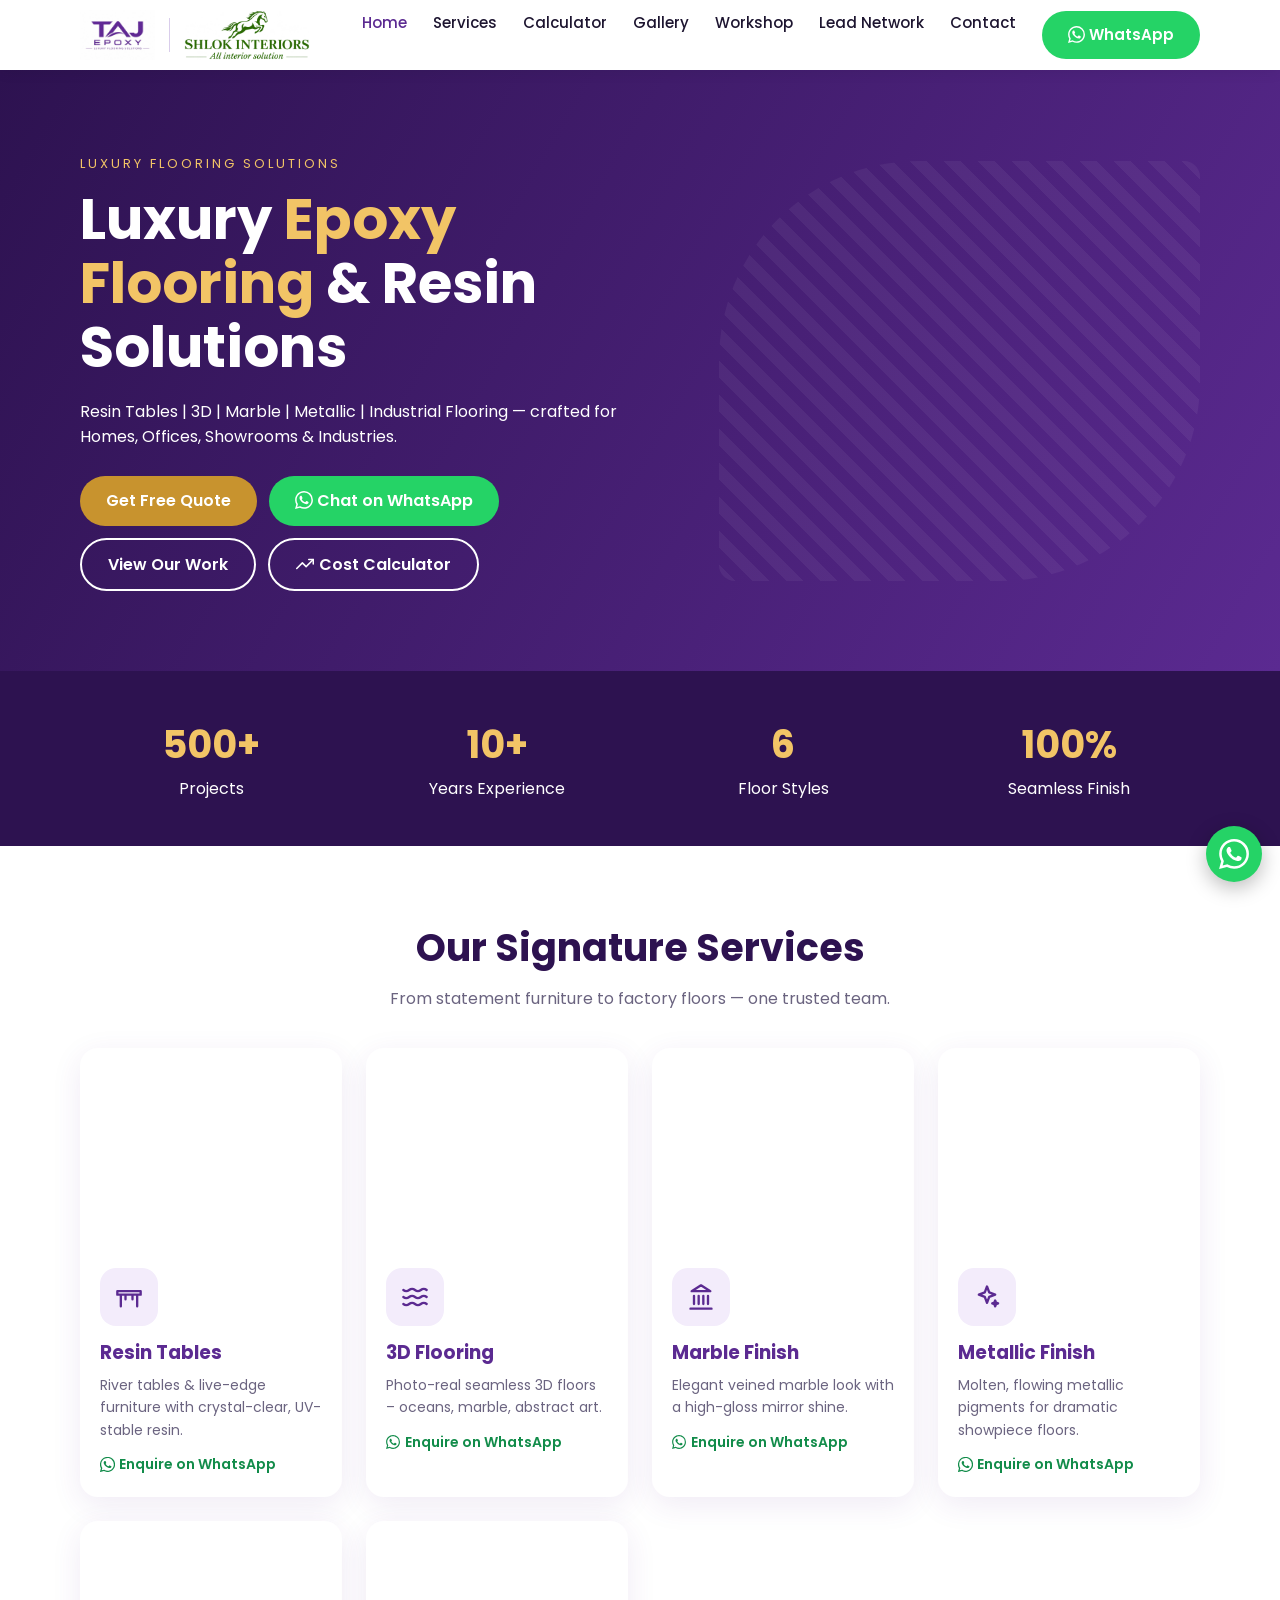
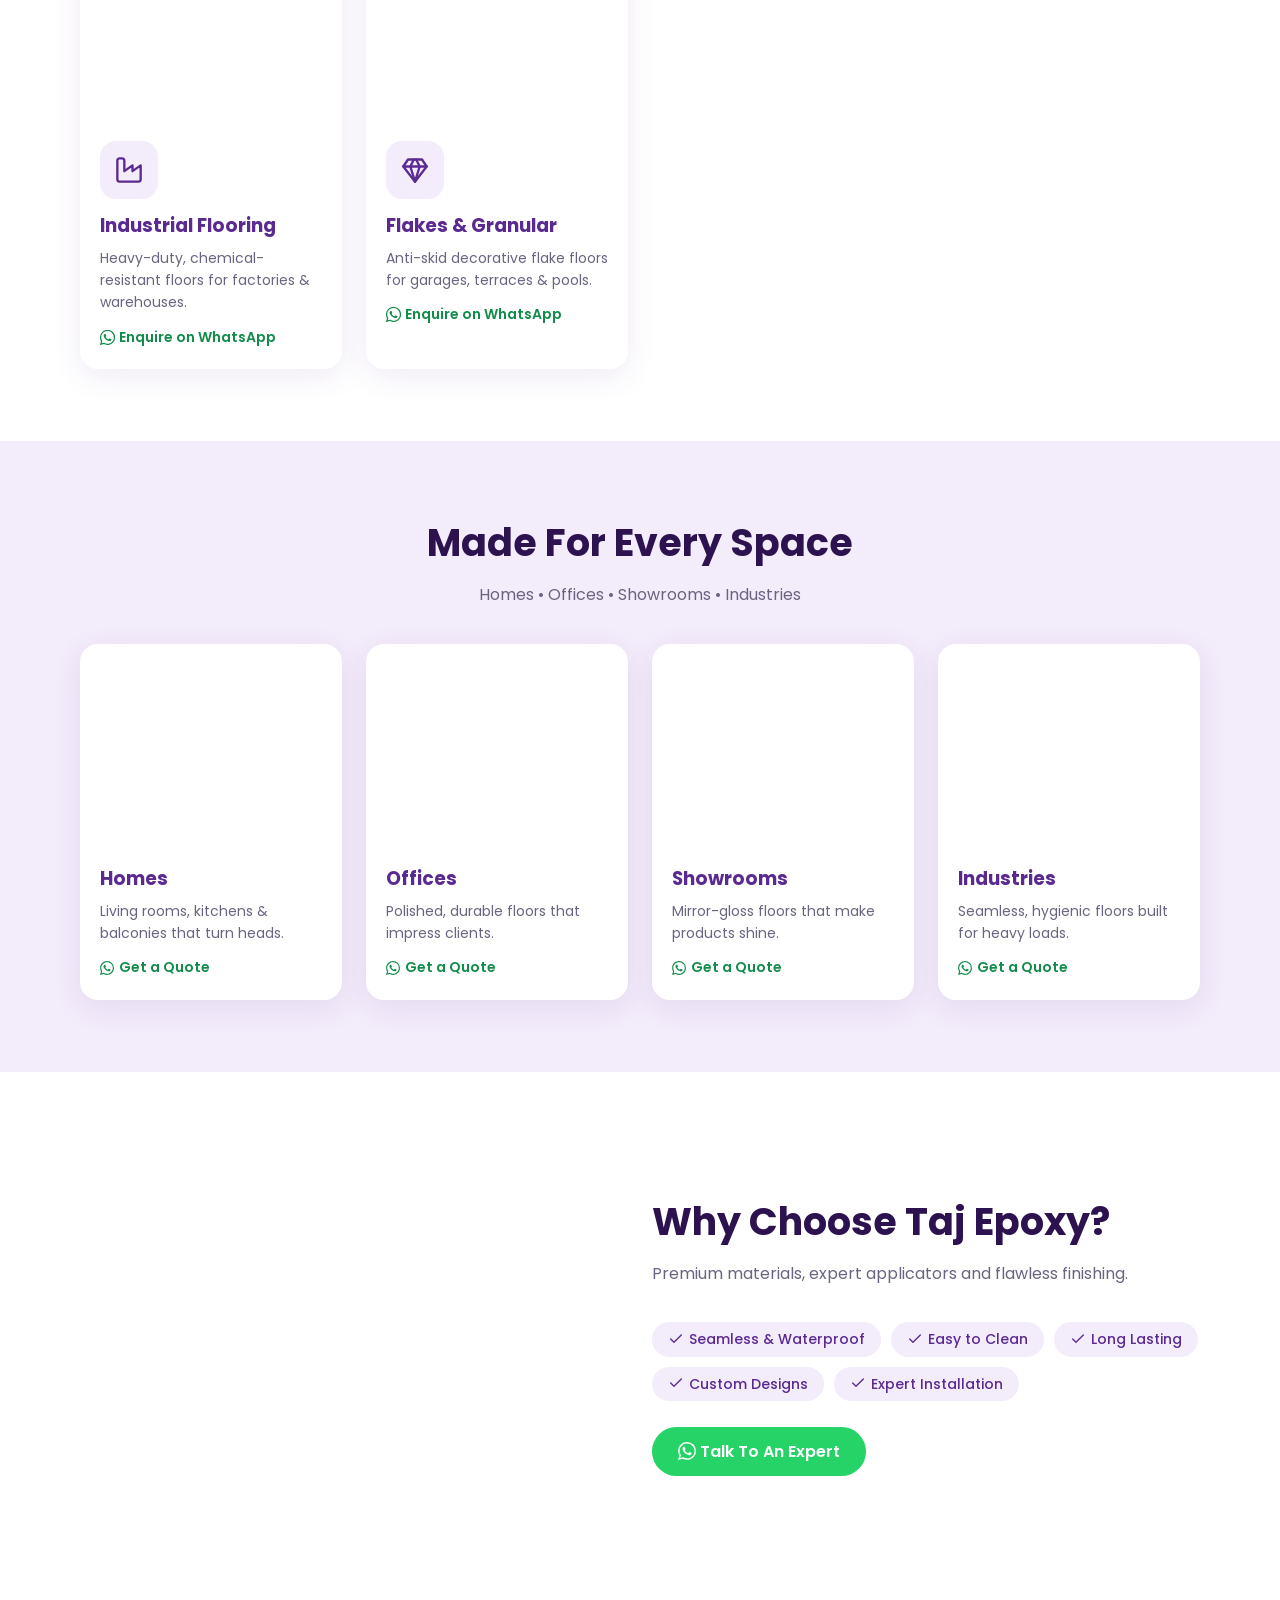
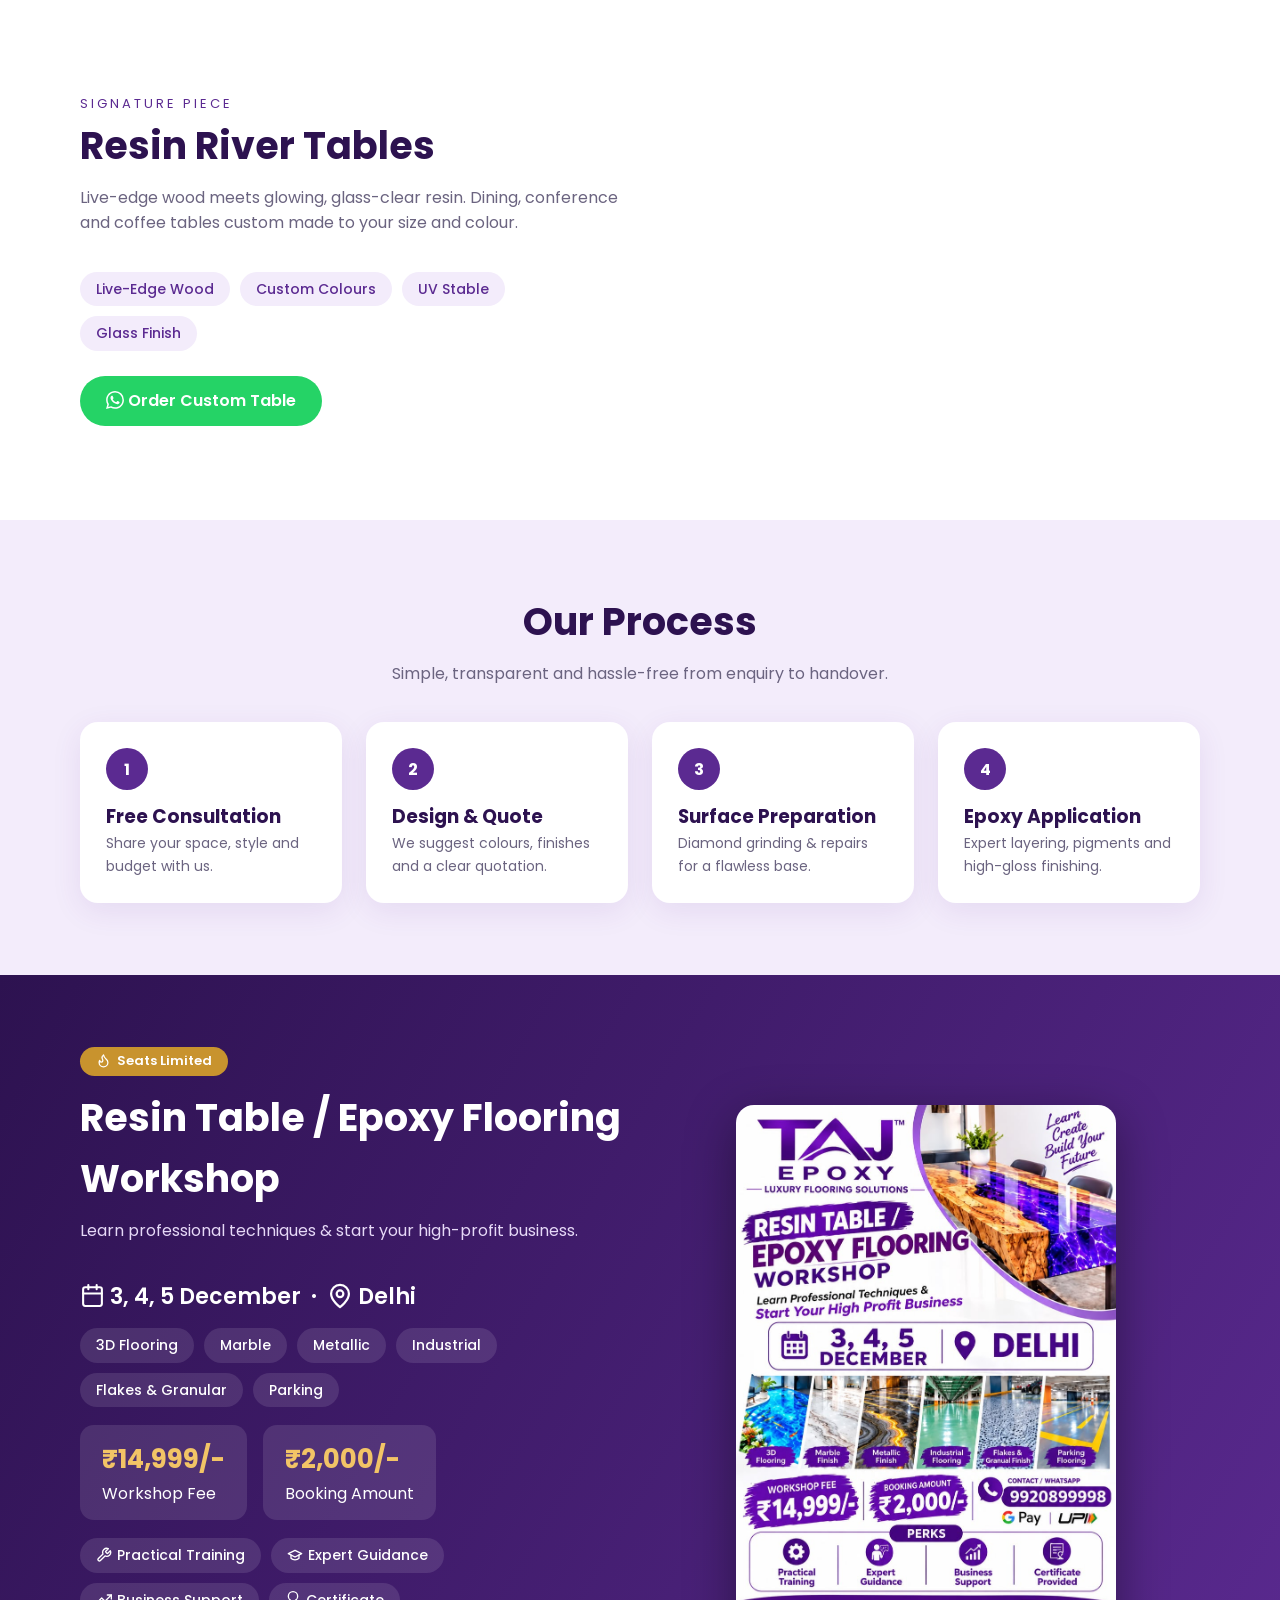
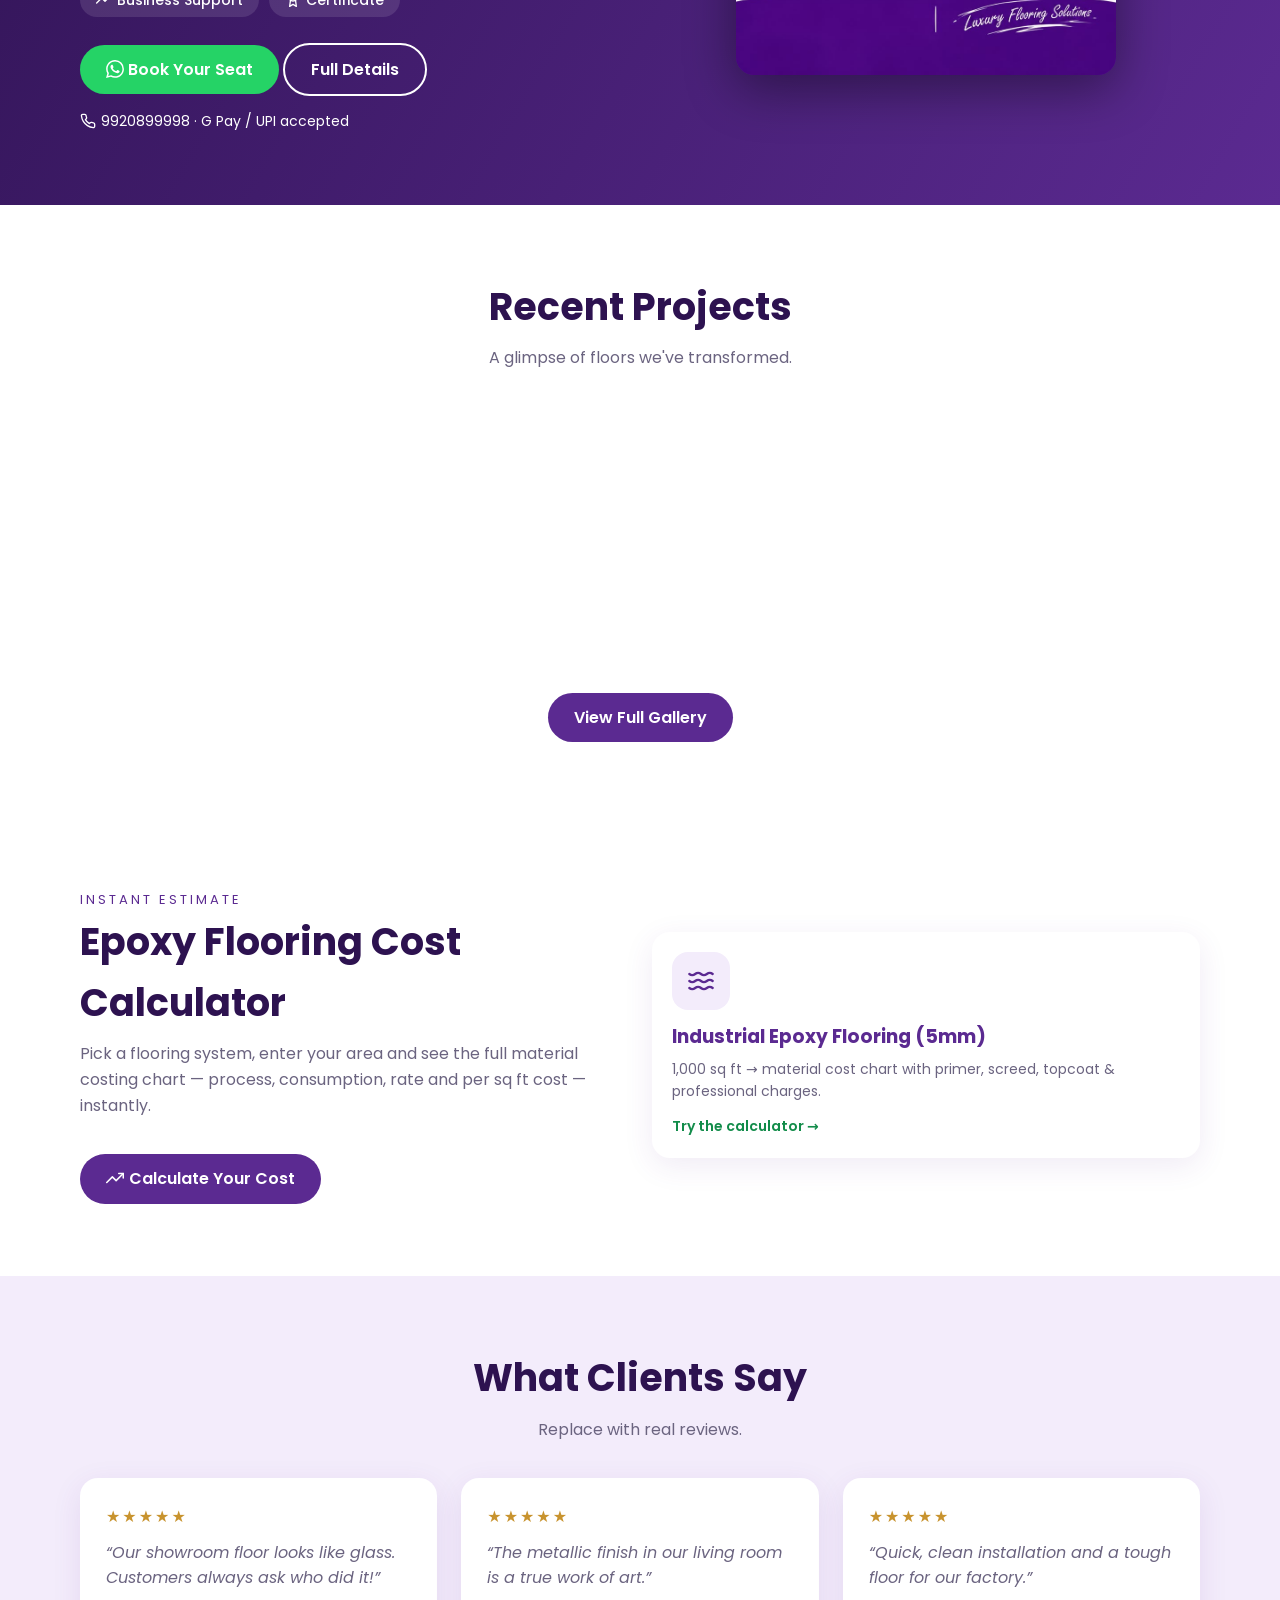
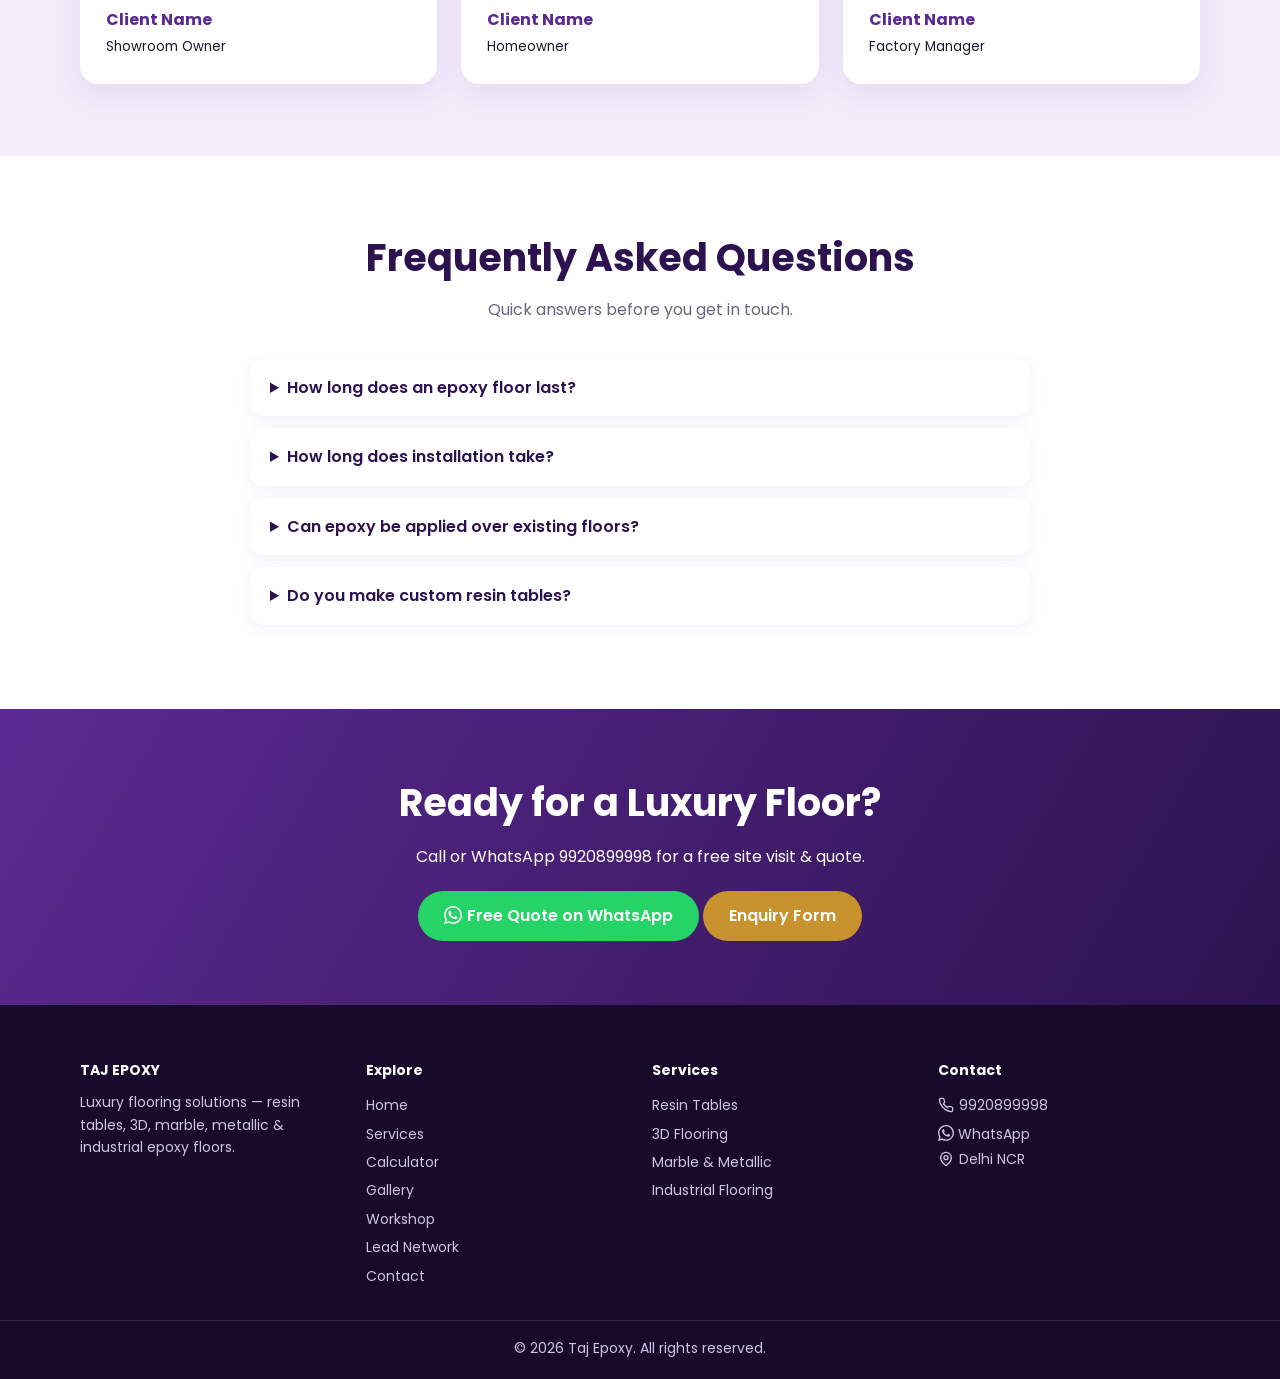
==== index.html @ b2257aa2 "Restore cost calculator; update consumption logic per material calculation sheet" ====
<!DOCTYPE html><html lang="en"><head><meta charset="utf-8"><meta name="viewport" content="width=device-width,initial-scale=1">
<title>Home | Taj Epoxy – Luxury Flooring Solutions</title><meta name="description" content="Luxury epoxy flooring & resin tables – 3D, marble, metallic, industrial flooring for homes, offices, showrooms and industries.">
<link rel="preconnect" href="https://fonts.googleapis.com"><link href="https://fonts.googleapis.com/css2?family=Poppins:wght@400;500;600;700&display=swap" rel="stylesheet"><link rel="stylesheet" href="style.css"></head><body>
<header><div class="w nav"><div class="brand"><a href="index.html"><img src="assets/logo.jpg" alt="Taj Epoxy"></a><span class="sep"></span><a href="index.html"><img src="assets/shlok-logo.png" alt="Shlok Interiors – All interior solution"></a></div><button class="burger" aria-label="Menu">☰</button><ul><li><a href="index.html" class=on>Home</a></li><li><a href="services.html">Services</a></li><li><a href="calculator.html">Calculator</a></li><li><a href="gallery.html">Gallery</a></li><li><a href="workshop.html">Workshop</a></li><li><a href="leads.html">Lead Network</a></li><li><a href="contact.html">Contact</a></li><li><a class="btn wa-btn" data-wa style="color:#fff"><i class="wai"></i>WhatsApp</a></li></ul></div></header>
<section class="hero"><div class="w"><div><span class="tag">Luxury Flooring Solutions</span><h1>Luxury <em>Epoxy Flooring</em> & Resin Solutions</h1><p>Resin Tables | 3D | Marble | Metallic | Industrial Flooring — crafted for Homes, Offices, Showrooms & Industries.</p><div class="cta"><a class="btn g" href="contact.html">Get Free Quote</a><a class="btn wa-btn" data-wa="Hi Taj Epoxy, I would like a free consultation and quote for epoxy flooring."><i class="wai"></i>Chat on WhatsApp</a><a class="btn o" href="gallery.html">View Our Work</a><a class="btn o" href="calculator.html"><i class="i i-trend"></i>Cost Calculator</a></div></div><div class="ph" style="min-height:420px;background-image:url('https://images.unsplash.com/photo-1600607687939-ce8a6c25118c?auto=format&fit=crop&w=1600&q=85');background-size:cover;background-position:center"></div></div></section>
<div class="stats"><div class="w grid"><div><b>500+</b>Projects</div><div><b>10+</b>Years Experience</div><div><b>6</b>Floor Styles</div><div><b>100%</b>Seamless Finish</div></div></div>
<section><div class="w c"><h2>Our Signature Services</h2><p class="sub">From statement furniture to factory floors — one trusted team.</p><div class="grid g3" style="text-align:left"><div class="card"><div class="ph" style="background-image:url('https://images.unsplash.com/photo-1499933374294-4584851497cc?auto=format&fit=crop&w=1400&q=85');background-size:cover;background-position:center"></div><div class="b"><div class="ico"><i class="i i-table"></i></div><h3>Resin Tables</h3><p>River tables & live-edge furniture with crystal-clear, UV-stable resin.</p><a class="wlink" data-wa="Hi Taj Epoxy, I'm interested in Resin Tables. Please share details, price and availability."><i class="wai"></i>Enquire on WhatsApp</a></div></div><div class="card"><div class="ph" style="background-image:url('https://images.unsplash.com/photo-1500375592092-40eb2168fd21?auto=format&fit=crop&w=1400&q=85');background-size:cover;background-position:center"></div><div class="b"><div class="ico"><i class="i i-waves"></i></div><h3>3D Flooring</h3><p>Photo-real seamless 3D floors – oceans, marble, abstract art.</p><a class="wlink" data-wa="Hi Taj Epoxy, I'm interested in 3D Flooring. Please share details, price and availability."><i class="wai"></i>Enquire on WhatsApp</a></div></div><div class="card"><div class="ph" style="background-image:url('https://images.unsplash.com/photo-1600607687939-ce8a6c25118c?auto=format&fit=crop&w=1400&q=85');background-size:cover;background-position:center"></div><div class="b"><div class="ico"><i class="i i-landmark"></i></div><h3>Marble Finish</h3><p>Elegant veined marble look with a high-gloss mirror shine.</p><a class="wlink" data-wa="Hi Taj Epoxy, I'm interested in Marble Finish. Please share details, price and availability."><i class="wai"></i>Enquire on WhatsApp</a></div></div><div class="card"><div class="ph" style="background-image:url('https://images.unsplash.com/photo-1600607687920-4e2a09cf159d?auto=format&fit=crop&w=1400&q=85');background-size:cover;background-position:center"></div><div class="b"><div class="ico"><i class="i i-sparkle"></i></div><h3>Metallic Finish</h3><p>Molten, flowing metallic pigments for dramatic showpiece floors.</p><a class="wlink" data-wa="Hi Taj Epoxy, I'm interested in Metallic Finish. Please share details, price and availability."><i class="wai"></i>Enquire on WhatsApp</a></div></div><div class="card"><div class="ph" style="background-image:url('https://images.unsplash.com/photo-1581092160562-40aa08e78837?auto=format&fit=crop&w=1400&q=85');background-size:cover;background-position:center"></div><div class="b"><div class="ico"><i class="i i-factory"></i></div><h3>Industrial Flooring</h3><p>Heavy-duty, chemical-resistant floors for factories & warehouses.</p><a class="wlink" data-wa="Hi Taj Epoxy, I'm interested in Industrial Flooring. Please share details, price and availability."><i class="wai"></i>Enquire on WhatsApp</a></div></div><div class="card"><div class="ph" style="background-image:url('https://images.unsplash.com/photo-1600566753086-00f18fb6b3ea?auto=format&fit=crop&w=1400&q=85');background-size:cover;background-position:center"></div><div class="b"><div class="ico"><i class="i i-gem"></i></div><h3>Flakes & Granular</h3><p>Anti-skid decorative flake floors for garages, terraces & pools.</p><a class="wlink" data-wa="Hi Taj Epoxy, I'm interested in Flakes & Granular. Please share details, price and availability."><i class="wai"></i>Enquire on WhatsApp</a></div></div></div></div></section>
<section class="alt"><div class="w c"><h2>Made For Every Space</h2><p class="sub">Homes • Offices • Showrooms • Industries</p><div class="grid g3" style="text-align:left"><div class="card"><div class="ph" style="background-image:url('https://images.unsplash.com/photo-1600210492486-724fe5c67fb0?auto=format&fit=crop&w=1400&q=85');background-size:cover;background-position:center"></div><div class="b"><h3>Homes</h3><p>Living rooms, kitchens & balconies that turn heads.</p><a class="wlink" data-wa="Hi Taj Epoxy, I need epoxy flooring for my home. Please contact me."><i class="wai"></i>Get a Quote</a></div></div><div class="card"><div class="ph" style="background-image:url('https://images.unsplash.com/photo-1497366811353-6870744d04b2?auto=format&fit=crop&w=1400&q=85');background-size:cover;background-position:center"></div><div class="b"><h3>Offices</h3><p>Polished, durable floors that impress clients.</p><a class="wlink" data-wa="Hi Taj Epoxy, I need epoxy flooring for my office. Please contact me."><i class="wai"></i>Get a Quote</a></div></div><div class="card"><div class="ph" style="background-image:url('https://images.unsplash.com/photo-1600607687920-4e2a09cf159d?auto=format&fit=crop&w=1400&q=85');background-size:cover;background-position:center"></div><div class="b"><h3>Showrooms</h3><p>Mirror-gloss floors that make products shine.</p><a class="wlink" data-wa="Hi Taj Epoxy, I need epoxy flooring for my showroom. Please contact me."><i class="wai"></i>Get a Quote</a></div></div><div class="card"><div class="ph" style="background-image:url('https://images.unsplash.com/photo-1581092160562-40aa08e78837?auto=format&fit=crop&w=1400&q=85');background-size:cover;background-position:center"></div><div class="b"><h3>Industries</h3><p>Seamless, hygienic floors built for heavy loads.</p><a class="wlink" data-wa="Hi Taj Epoxy, I need epoxy flooring for my industry. Please contact me."><i class="wai"></i>Get a Quote</a></div></div></div></div></section>
<section><div class="w grid g2"><div class="ph" style="min-height:380px;background-image:url('https://images.unsplash.com/photo-1621905251189-08b45d6a269e?auto=format&fit=crop&w=1400&q=85');background-size:cover;background-position:center"></div><div><h2>Why Choose Taj Epoxy?</h2><p class="sub">Premium materials, expert applicators and flawless finishing.</p><div class="chips"><span><i class="i i-check"></i>Seamless & Waterproof</span><span><i class="i i-check"></i>Easy to Clean</span><span><i class="i i-check"></i>Long Lasting</span><span><i class="i i-check"></i>Custom Designs</span><span><i class="i i-check"></i>Expert Installation</span></div><br><a class="btn wa-btn" data-wa="Hi Taj Epoxy, I would like to talk to an expert about my flooring project."><i class="wai"></i>Talk To An Expert</a></div></div></section>
<section><div class="w grid g2"><div><span class="tag" style="color:var(--p)">Signature Piece</span><h2>Resin River Tables</h2><p class="sub">Live-edge wood meets glowing, glass-clear resin. Dining, conference and coffee tables custom made to your size and colour.</p><div class="chips"><span>Live-Edge Wood</span><span>Custom Colours</span><span>UV Stable</span><span>Glass Finish</span></div><br><a class="btn wa-btn" data-wa="Hi Taj Epoxy, I want a custom resin river table. Size: ___ Wood: ___ Resin colour: ___"><i class="wai"></i>Order Custom Table</a></div><div class="ph" style="min-height:380px;background-image:url('https://images.unsplash.com/photo-1499933374294-4584851497cc?auto=format&fit=crop&w=1400&q=85');background-size:cover;background-position:center"></div></div></section>
<section class="alt"><div class="w c"><h2>Our Process</h2><p class="sub">Simple, transparent and hassle-free from enquiry to handover.</p><div class="grid g3 steps" style="text-align:left"><div class="step"><h3>Free Consultation</h3><p>Share your space, style and budget with us.</p></div><div class="step"><h3>Design & Quote</h3><p>We suggest colours, finishes and a clear quotation.</p></div><div class="step"><h3>Surface Preparation</h3><p>Diamond grinding & repairs for a flawless base.</p></div><div class="step"><h3>Epoxy Application</h3><p>Expert layering, pigments and high-gloss finishing.</p></div></div></div></section>
<section class="ws"><div class="w grid g2"><div><span class="badge"><i class="i i-flame"></i>Seats Limited</span><h2>Resin Table / Epoxy Flooring Workshop</h2><p class="sub">Learn professional techniques & start your high-profit business.</p><p style="font-size:22px;font-weight:600;margin-bottom:6px"><i class="i i-cal"></i>3, 4, 5 December &nbsp;·&nbsp; <i class="i i-pin"></i>Delhi</p>
<div class="chips" style="margin-bottom:6px"><span>3D Flooring</span><span>Marble</span><span>Metallic</span><span>Industrial</span><span>Flakes & Granular</span><span>Parking</span></div>
<div class="price"><div><b>₹14,999/-</b>Workshop Fee</div><div><b>₹2,000/-</b>Booking Amount</div></div>
<div class="chips"><span><i class="i i-tool"></i>Practical Training</span><span><i class="i i-cap"></i>Expert Guidance</span><span><i class="i i-trend"></i>Business Support</span><span><i class="i i-award"></i>Certificate</span></div><br>
<a class="btn wa-btn" data-wa="Hi Taj Epoxy, I want to book my seat for the Resin Table / Epoxy Flooring Workshop (3, 4, 5 Dec, Delhi). Please share payment details for the ₹2,000 booking amount."><i class="wai"></i>Book Your Seat</a> <a class="btn o" href="workshop.html">Full Details</a><p style="margin-top:14px;font-size:14px"><i class="i i-phone"></i>9920899998 · G Pay / UPI accepted</p></div><img src="assets/workshop-flyer.jpg" alt="Workshop flyer"></div></section>
<section><div class="w c"><h2>Recent Projects</h2><p class="sub">A glimpse of floors we've transformed.</p><div class="grid g3"><div class="ph" style="min-height:260px;background-image:url('https://images.unsplash.com/photo-1500375592092-40eb2168fd21?auto=format&fit=crop&w=1400&q=85');background-size:cover;background-position:center"></div><div class="ph" style="min-height:260px;background-image:url('https://images.unsplash.com/photo-1600607687939-ce8a6c25118c?auto=format&fit=crop&w=1400&q=85');background-size:cover;background-position:center"></div><div class="ph" style="min-height:260px;background-image:url('https://images.unsplash.com/photo-1581092160562-40aa08e78837?auto=format&fit=crop&w=1400&q=85');background-size:cover;background-position:center"></div></div><br><a class="btn" href="gallery.html">View Full Gallery</a></div></section>
<section><div class="w grid g2"><div><span class="tag" style="color:var(--p)">Instant Estimate</span><h2>Epoxy Flooring Cost Calculator</h2><p class="sub">Pick a flooring system, enter your area and see the full material costing chart — process, consumption, rate and per sq ft cost — instantly.</p><a class="btn" href="calculator.html"><i class="i i-trend"></i>Calculate Your Cost</a></div><div class="card"><div class="b"><div class="ico"><i class="i i-waves"></i></div><h3>Industrial Epoxy Flooring (5mm)</h3><p>1,000 sq ft → material cost chart with primer, screed, topcoat & professional charges.</p><a class="wlink" href="calculator.html">Try the calculator →</a></div></div></div></section>
<section class="alt"><div class="w c"><h2>What Clients Say</h2><p class="sub">Replace with real reviews.</p><div class="grid g3" style="text-align:left"><div class="quote"><span class="stars">★★★★★</span><p>“Our showroom floor looks like glass. Customers always ask who did it!”</p><b>Client Name</b><br><small>Showroom Owner</small></div><div class="quote"><span class="stars">★★★★★</span><p>“The metallic finish in our living room is a true work of art.”</p><b>Client Name</b><br><small>Homeowner</small></div><div class="quote"><span class="stars">★★★★★</span><p>“Quick, clean installation and a tough floor for our factory.”</p><b>Client Name</b><br><small>Factory Manager</small></div></div></div></section>
<section><div class="w c"><h2>Frequently Asked Questions</h2><p class="sub">Quick answers before you get in touch.</p><div class="faq" style="text-align:left"><details><summary>How long does an epoxy floor last?</summary><p>With proper care, quality epoxy floors last many years and resist stains, water and abrasion.</p></details><details><summary>How long does installation take?</summary><p>Most residential floors take 2–4 days including curing; larger projects vary.</p></details><details><summary>Can epoxy be applied over existing floors?</summary><p>Usually yes, after inspection and surface preparation.</p></details><details><summary>Do you make custom resin tables?</summary><p>Yes — choose the wood, resin colour and size, and we craft it to order.</p></details></div></div></section>
<section class="band"><div class="w"><h2>Ready for a Luxury Floor?</h2><p style="margin:10px 0 22px">Call or WhatsApp 9920899998 for a free site visit & quote.</p><a class="btn wa-btn" data-wa="Hi Taj Epoxy, please arrange a free site visit and quote."><i class="wai"></i>Free Quote on WhatsApp</a> <a class="btn g" href="contact.html">Enquiry Form</a></div></section>
<footer><div class="w grid"><div><h4>TAJ EPOXY</h4>Luxury flooring solutions — resin tables, 3D, marble, metallic & industrial epoxy floors.</div>
<div><h4>Explore</h4><a href="index.html">Home</a><a href="services.html">Services</a><a href="calculator.html">Calculator</a><a href="gallery.html">Gallery</a><a href="workshop.html">Workshop</a><a href="leads.html">Lead Network</a><a href="contact.html">Contact</a></div>
<div><h4>Services</h4><a href="services.html">Resin Tables</a><a href="services.html">3D Flooring</a><a href="services.html">Marble & Metallic</a><a href="services.html">Industrial Flooring</a></div>
<div><h4>Contact</h4><a href="tel:+919920899998"><i class="i i-phone"></i>9920899998</a><a data-wa="Hi Taj Epoxy, I would like to know more about your services."><i class="wai"></i>WhatsApp</a><span><i class="i i-pin"></i>Delhi NCR</span></div></div>
<div class="cp">© 2026 Taj Epoxy. All rights reserved.</div></footer><a class="wa" data-wa aria-label="Chat on WhatsApp"><i class="wai"></i></a><div class="mbar"><a href="tel:+919920899998"><i class="i i-phone"></i>Call</a><a data-wa><i class="wai"></i>WhatsApp</a></div><script src="script.js"></script></body></html>
---- style.css ----
:root{--p:#5b2a91;--pd:#2d1250;--pl:#f3ecfb;--g:#c8932e;--t:#1d1530;--m:#6b6480}
*{box-sizing:border-box;margin:0}body{font-family:Poppins,system-ui,sans-serif;color:var(--t);line-height:1.6}
img{max-width:100%;display:block}a{color:inherit;text-decoration:none}
.w{max-width:1160px;margin:auto;padding:0 20px}
header{position:sticky;top:0;z-index:9;background:#fff;box-shadow:0 2px 14px #0001}
.nav{display:flex;align-items:center;justify-content:space-between;height:70px}
.nav img{height:52px}.nav ul{display:flex;gap:26px;list-style:none;font-weight:500;font-size:15px}
.nav ul a:hover,.nav ul a.on{color:var(--p)}.burger{display:none;background:none;border:0;font-size:28px;color:var(--p)}
.btn{display:inline-block;background:var(--p);color:#fff;padding:12px 26px;border-radius:40px;font-weight:600;transition:.2s}
.btn:hover{background:var(--pd);transform:translateY(-2px)}.btn.o{background:none;border:2px solid #fff}.btn.g{background:var(--g)}
.ph{position:relative;background:linear-gradient(135deg,#7d3fc4,#2d1250 60%,#c8932e);display:flex;align-items:center;justify-content:center;color:#ffffffcc;font-size:13px;text-align:center;border-radius:16px;overflow:hidden;min-height:220px}
.ph::before{content:"";position:absolute;inset:0;background:repeating-linear-gradient(45deg,#ffffff0d 0 12px,transparent 12px 24px)}
.ph span{position:relative;padding:8px 14px;background:#0004;border-radius:20px}
.hero{background:linear-gradient(120deg,var(--pd),var(--p));color:#fff;padding:80px 0}
.hero .w{display:grid;grid-template-columns:1.1fr .9fr;gap:50px;align-items:center}
.hero h1{font-size:clamp(32px,5vw,56px);line-height:1.15;margin:12px 0 18px}.hero h1 em{color:#f2c466;font-style:normal}
.tag{font-size:13px;letter-spacing:3px;text-transform:uppercase;color:#f2c466}.hero .ph{min-height:420px;border-radius:200px 16px 200px 16px}
.cta{display:flex;gap:12px;flex-wrap:wrap;margin-top:26px}
.ph-hero{padding:70px 0;background:linear-gradient(120deg,var(--pd),var(--p));color:#fff;text-align:center}.ph-hero h1{font-size:clamp(30px,4.5vw,46px)}
section{padding:72px 0}section.alt{background:var(--pl)}
h2{font-size:clamp(26px,3.5vw,38px);color:var(--pd);margin-bottom:8px}.sub{color:var(--m);max-width:620px;margin-bottom:36px}.c{text-align:center}.c .sub{margin-inline:auto}
.grid{display:grid;gap:24px}.g3{grid-template-columns:repeat(auto-fit,minmax(260px,1fr))}.g2{grid-template-columns:repeat(auto-fit,minmax(320px,1fr));align-items:center}
.card{background:#fff;border-radius:18px;overflow:hidden;box-shadow:0 8px 30px #5b2a9118;transition:.25s}.card:hover{transform:translateY(-6px)}
.card .ph{border-radius:0;min-height:200px}.card div.b{padding:20px}.card h3{color:var(--p);margin-bottom:6px}.card p{color:var(--m);font-size:14px}
.stats{background:var(--pd);color:#fff;padding:44px 0}.stats .grid{grid-template-columns:repeat(auto-fit,minmax(150px,1fr));text-align:center}
.stats b{display:block;font-size:38px;color:#f2c466}
.ico{font-size:34px}.chips{display:flex;flex-wrap:wrap;gap:10px;margin-top:14px}.chips span{background:var(--pl);color:var(--p);padding:6px 16px;border-radius:30px;font-size:14px;font-weight:500}
.gal{columns:3 260px;gap:16px}.gal .ph{margin-bottom:16px}
.band{background:linear-gradient(120deg,var(--p),var(--pd));color:#fff;text-align:center;padding:64px 0}.band h2{color:#fff}
.price{display:flex;gap:16px;flex-wrap:wrap;margin:18px 0}.price div{background:var(--pl);padding:14px 22px;border-radius:14px}.price b{display:block;font-size:26px;color:var(--p)}
form{display:grid;gap:14px}input,select,textarea{padding:13px 16px;border:1.5px solid #ddd2ee;border-radius:12px;font:inherit;width:100%}input:focus,textarea:focus,select:focus{outline:2px solid var(--p)}
footer{background:#170a2b;color:#cfc3e3;padding:54px 0 20px;font-size:14px}footer .grid{grid-template-columns:repeat(auto-fit,minmax(200px,1fr))}
footer h4{color:#fff;margin-bottom:10px}footer a{display:block;padding:3px 0}footer a:hover{color:#f2c466}.cp{border-top:1px solid #ffffff22;margin-top:30px;padding-top:16px;text-align:center}
.wa{position:fixed;right:18px;bottom:18px;background:#25d366;color:#fff;width:56px;height:56px;border-radius:50%;display:grid;place-items:center;font-size:28px;box-shadow:0 6px 20px #0004;z-index:10}
@media(max-width:820px){.hero .w{grid-template-columns:1fr}.hero .ph{min-height:260px}.burger{display:block}
.nav ul{display:none;position:absolute;top:70px;left:0;right:0;background:#fff;flex-direction:column;padding:20px;gap:14px;box-shadow:0 10px 20px #0002}.nav ul.open{display:flex}}
.steps{counter-reset:s}.step{background:#fff;border-radius:18px;padding:26px;box-shadow:0 8px 30px #5b2a9118;position:relative}
.step::before{counter-increment:s;content:counter(s);display:grid;place-items:center;width:42px;height:42px;border-radius:50%;background:var(--p);color:#fff;font-weight:700;margin-bottom:12px}
.step h3{color:var(--pd)}.step p{color:var(--m);font-size:14px}
.quote{background:#fff;border-radius:18px;padding:26px;box-shadow:0 8px 30px #5b2a9118}.quote p{font-style:italic;color:var(--m);margin:10px 0 16px}.quote b{color:var(--p)}.stars{color:var(--g);letter-spacing:2px}
details{background:#fff;border-radius:14px;padding:16px 20px;margin-bottom:12px;box-shadow:0 4px 16px #5b2a9112}summary{cursor:pointer;font-weight:600;color:var(--pd)}details p{color:var(--m);margin-top:10px}
.ws{background:linear-gradient(120deg,var(--pd),var(--p));color:#fff}.ws h2{color:#fff}.ws .sub{color:#e6d9f7}
.ws .price div{background:#ffffff1c}.ws .price b{color:#f2c466}.ws .chips span{background:#ffffff1c;color:#fff}.ws img{border-radius:18px;max-width:380px;margin:auto;box-shadow:0 14px 50px #0006}
.badge{display:inline-block;background:var(--g);color:#fff;padding:4px 16px;border-radius:30px;font-size:13px;font-weight:600;margin-bottom:12px}
.faq{max-width:780px;margin:auto}
.btn.wa-btn{background:#25d366}.btn.wa-btn:hover{background:#1aa84f}
.wlink{display:inline-block;margin-top:12px;color:#128c4a;font-weight:600;font-size:14px}.wlink:hover{text-decoration:underline}
.mbar{display:none}
@media(max-width:820px){.mbar{display:flex;position:fixed;bottom:0;left:0;right:0;z-index:11;box-shadow:0 -4px 16px #0003}
.mbar a{flex:1;text-align:center;padding:14px;color:#fff;font-weight:600}.mbar a:first-child{background:var(--p)}.mbar a:last-child{background:#25d366}
.wa{display:none}body{padding-bottom:50px}}
.wai{display:inline-block;width:1.15em;height:1.15em;vertical-align:-.2em;margin-right:4px;background:currentColor;-webkit-mask:url("[data-uri]") center/contain no-repeat;mask:url("[data-uri]") center/contain no-repeat}
.wa .wai{width:30px;height:30px;margin:0}.wlink .wai{width:1.05em;height:1.05em}
.i{display:inline-block;width:1.15em;height:1.15em;vertical-align:-.2em;margin-right:5px;background:currentColor;-webkit-mask:var(--m) center/contain no-repeat;mask:var(--m) center/contain no-repeat}
.i-phone{--m:url("[data-uri]")}.i-pin{--m:url("[data-uri]")}.i-cal{--m:url("[data-uri]")}.i-check{--m:url("[data-uri]")}.i-cam{--m:url("[data-uri]")}.i-tool{--m:url("[data-uri]")}.i-cap{--m:url("[data-uri]")}.i-trend{--m:url("[data-uri]")}.i-award{--m:url("[data-uri]")}.i-flame{--m:url("[data-uri]")}.i-sparkle{--m:url("[data-uri]")}.i-waves{--m:url("[data-uri]")}.i-landmark{--m:url("[data-uri]")}.i-factory{--m:url("[data-uri]")}.i-gem{--m:url("[data-uri]")}.i-table{--m:url("[data-uri]")}
.ico{width:58px;height:58px;border-radius:16px;background:var(--pl);color:var(--p);display:grid;place-items:center;margin-bottom:12px}.ico .i{width:28px;height:28px;margin:0}.card:hover .ico{background:var(--p);color:#fff}.ph .i{margin-right:6px}.tag .i,.badge .i{margin-right:6px}
.calc{max-width:960px}.tabs{display:grid;grid-template-columns:repeat(auto-fit,minmax(190px,1fr));gap:12px;margin-bottom:18px}
.tab{background:#fff;border:1.5px solid #ddd2ee;border-radius:12px;padding:14px;text-align:left;font:inherit;font-weight:600;font-size:14px;cursor:pointer;color:var(--pd);transition:.2s}
.tab:hover{border-color:var(--p)}.tab.on{border-color:var(--p);background:var(--pl);color:var(--p);box-shadow:0 0 0 2px #5b2a9122}
.areabox{background:#fff;border:1.5px solid #e6dcf3;border-radius:16px;padding:14px 20px;display:flex;flex-wrap:wrap;gap:16px;align-items:center;justify-content:space-between;margin-bottom:22px}
.areabox label{font-weight:600;font-size:14px}.areabox .in{display:flex;align-items:center;gap:8px;background:var(--pl);border-radius:12px;padding:0 14px}
.areabox input{border:0;background:none;width:110px;font-size:20px;font-weight:700;color:var(--pd);padding:10px 0}.areabox input:focus{outline:0}.areabox small{color:var(--m)}
.pres{display:flex;gap:8px;flex-wrap:wrap}.pre{border:1.5px solid #ddd2ee;background:#fff;border-radius:30px;padding:6px 16px;font:inherit;font-size:13px;cursor:pointer;color:var(--m)}.pre.on{background:var(--p);border-color:var(--p);color:#fff}
.tw{background:#fff;border:2px solid var(--pd);border-radius:10px;overflow-x:auto}.tw h3{text-align:center;font-size:22px;color:var(--pd);padding:14px;border-bottom:2px solid var(--pd)}
.tw .cond{text-align:center;font-weight:600;font-size:13px;padding:8px;border-bottom:1px solid #c9bde0}
.tw table{border-collapse:collapse;width:100%;min-width:780px;font-size:13px}.tw th,.tw td{border:1px solid #c9bde0;padding:9px 10px;text-align:center}
.tw th{background:var(--pl);color:var(--pd);font-size:12px}.tw th small{display:block;font-weight:400;color:var(--m)}.tw td b{color:var(--pd)}
.tots{display:flex;justify-content:flex-end}.tots table{min-width:0;width:360px;max-width:100%}.tots td{font-weight:600;text-align:right;padding:12px 16px}.tots td:last-child{text-align:center;font-weight:700;width:140px}
.tots tr.hl td{background:var(--p);color:#fff}.tots tr.hl td:last-child{background:#fff;color:var(--p);font-size:18px}
.calc-foot{display:flex;flex-wrap:wrap;gap:20px;justify-content:space-between;align-items:center;margin-top:22px}.calc-foot p{font-size:12px;color:var(--m);max-width:520px}
.brand{display:flex;align-items:center;gap:14px}.brand a{display:block}.brand img{height:50px;width:auto}.brand .sep{width:1px;height:34px;background:#d9cdeb}
@media(max-width:820px){.brand{gap:8px}.brand img{height:36px}.brand .sep{height:26px}}
.seg{display:flex;gap:10px;justify-content:center;margin-bottom:22px;flex-wrap:wrap}.seg .tab{text-align:center;padding:12px 26px;border-radius:40px}.hide{display:none!important}
.mopts{display:grid;grid-template-columns:repeat(auto-fit,minmax(240px,1fr));gap:16px;margin-bottom:22px}.mopts label{font-weight:600;font-size:14px;display:grid;gap:6px}
.mc{background:#fff;border:2px solid var(--pd);border-radius:12px;overflow:hidden;margin-bottom:18px}.mc h3{background:var(--pd);color:#fff;padding:11px 16px;font-size:16px}.mc h3 span{font-weight:400;font-size:13px;opacity:.85}
.tw2{overflow-x:auto}.mc table{border-collapse:collapse;width:100%;font-size:14px;min-width:420px}.mc th,.mc td{border:1px solid #d7cbea;padding:9px 12px;text-align:center}.mc th{background:var(--pl);color:var(--pd);font-size:13px}
.mc tfoot td{background:var(--pl);font-weight:700;color:var(--pd)}.mc.gt{border-color:var(--p)}.mc.gt h3{background:var(--p)}.mn{padding:10px 16px;font-size:13px;color:var(--m)}.mc small{color:var(--m)}
.guide{background:#fff;border-radius:16px;padding:22px 26px;box-shadow:0 8px 30px #5b2a9118}.guide li{list-style:none;padding:8px 0 8px 30px;position:relative;font-size:14px}.guide li::before{content:"";position:absolute;left:0;top:11px;width:18px;height:18px;background:var(--p);-webkit-mask:url("[data-uri]") center/contain no-repeat;mask:url("[data-uri]") center/contain no-repeat}
.lead-card{background:linear-gradient(135deg,var(--pd),var(--p));color:#fff;border-radius:22px;padding:34px;position:relative}.lead-card .big{font-size:clamp(46px,7vw,68px);font-weight:700;color:#f2c466;line-height:1.1}
.seal{position:absolute;top:-18px;right:-8px;background:radial-gradient(circle,#f7d57a,#c8932e);color:#4a2d00;width:104px;height:104px;border-radius:50%;display:grid;place-items:center;text-align:center;font-weight:700;font-size:13px;line-height:1.2;box-shadow:0 8px 24px #0004;border:4px dashed #fff8}
.qty{display:flex;gap:8px;flex-wrap:wrap;margin:14px 0}.qty button{border:1.5px solid #ffffff66;background:none;color:#fff;border-radius:30px;padding:6px 18px;font:inherit;cursor:pointer}.qty button.on{background:#fff;color:var(--p);font-weight:600}
.checks{list-style:none;padding:0}.checks li{padding:10px 0 10px 34px;position:relative;border-bottom:1px dashed #ddd2ee}.checks li::before{content:"";position:absolute;left:0;top:13px;width:20px;height:20px;background:var(--p);-webkit-mask:url("[data-uri]") center/contain no-repeat;mask:url("[data-uri]") center/contain no-repeat}
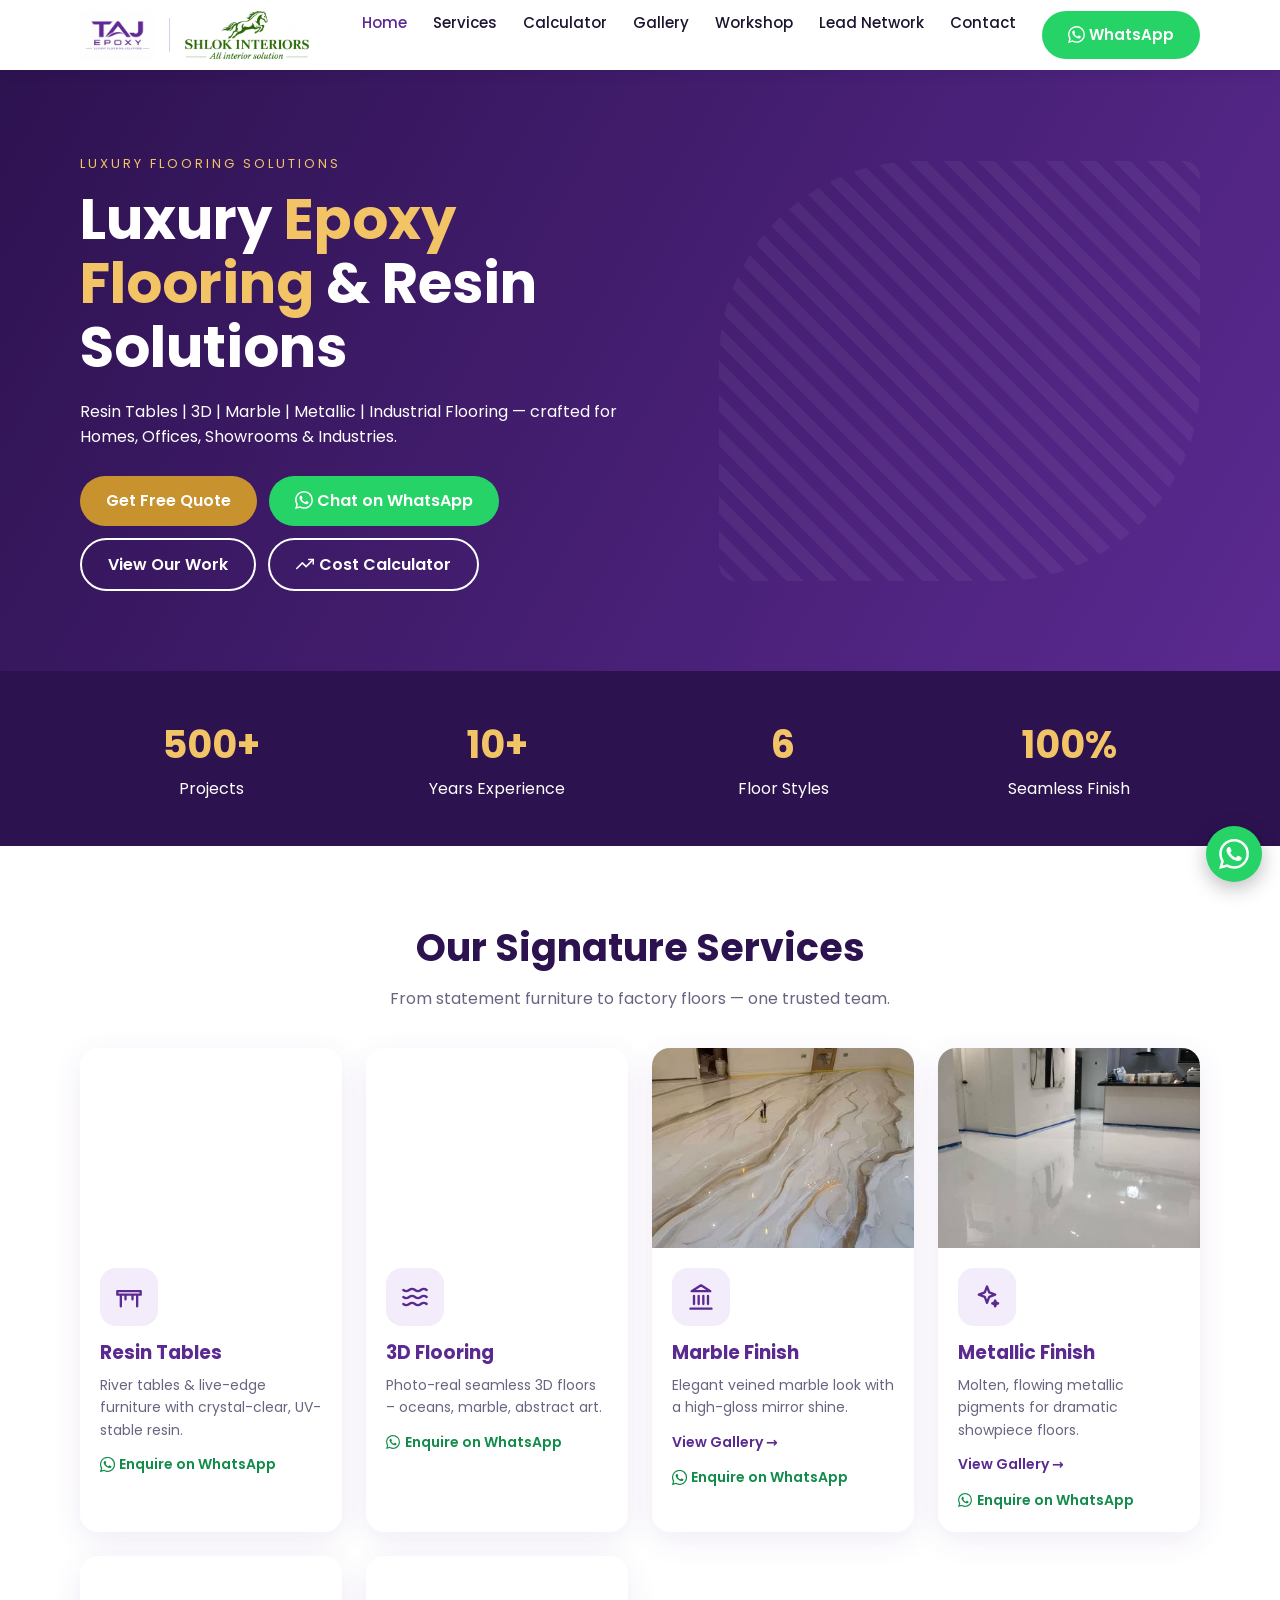
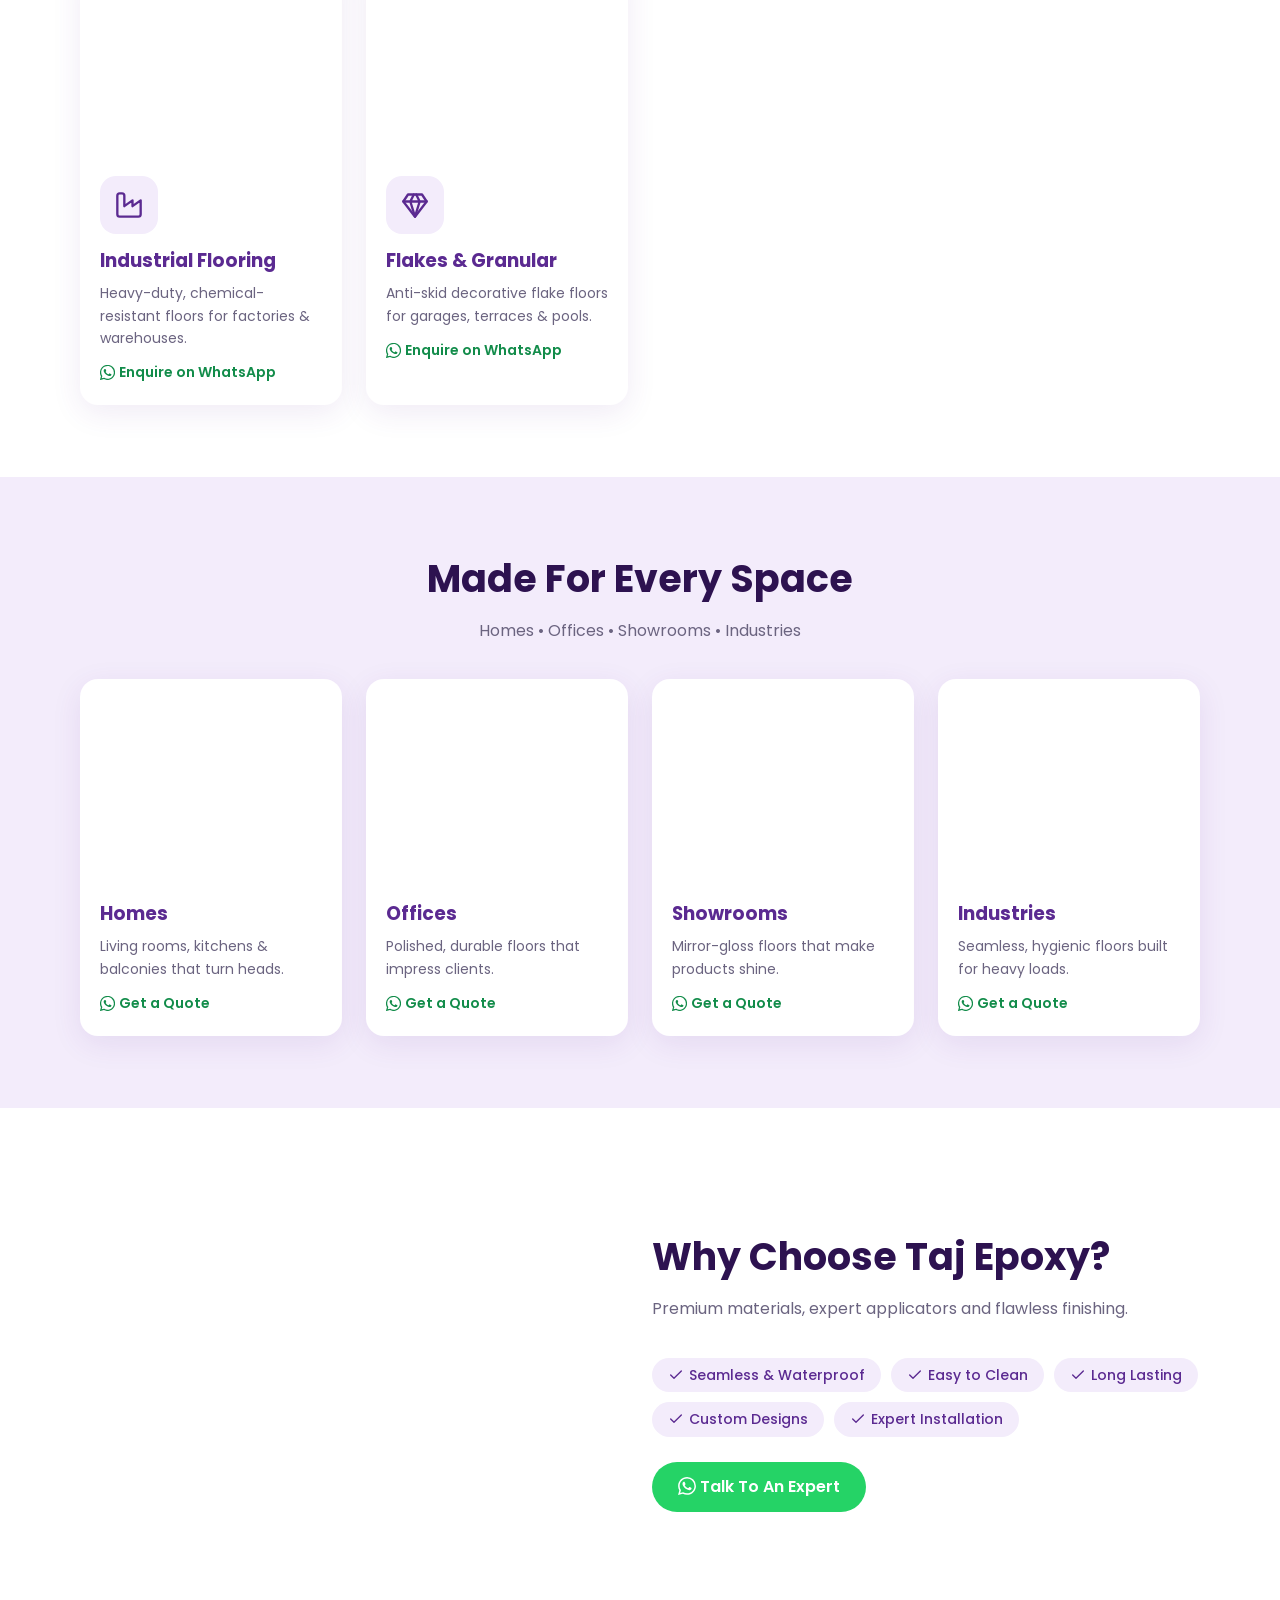
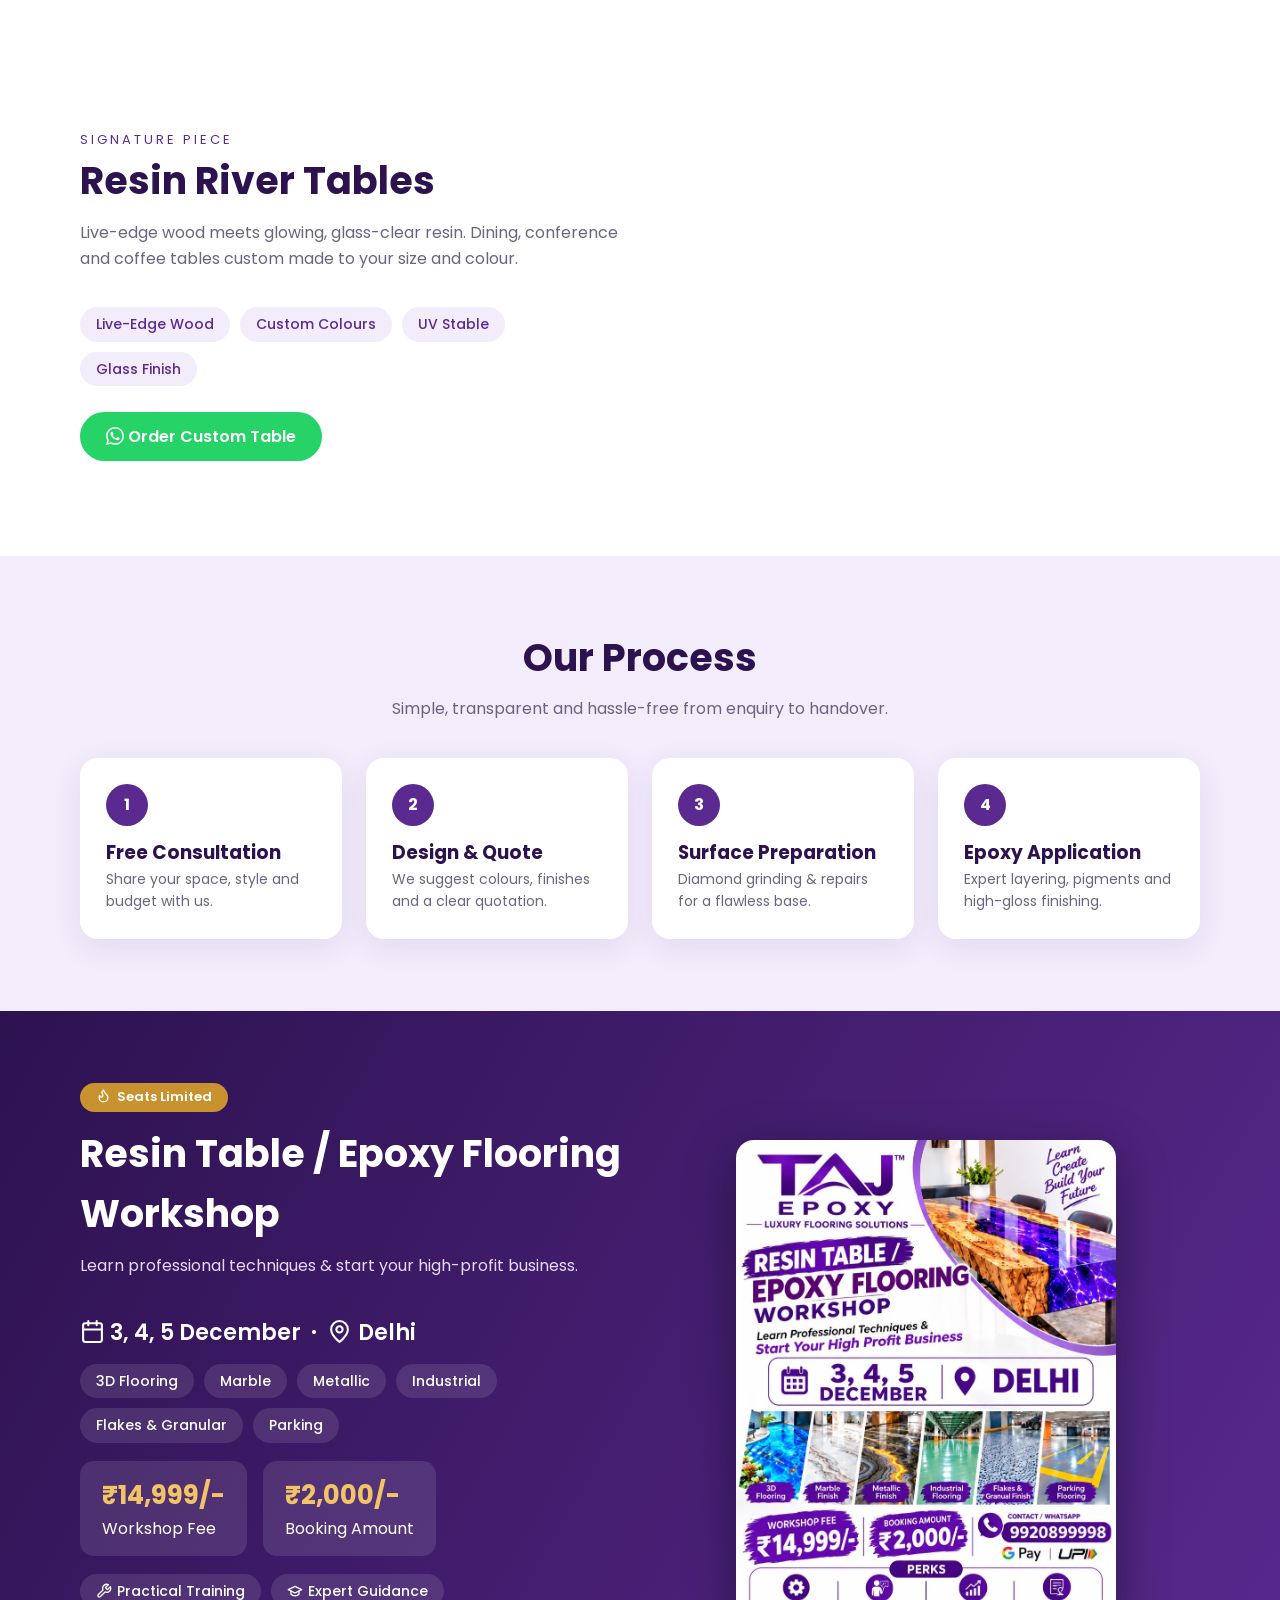
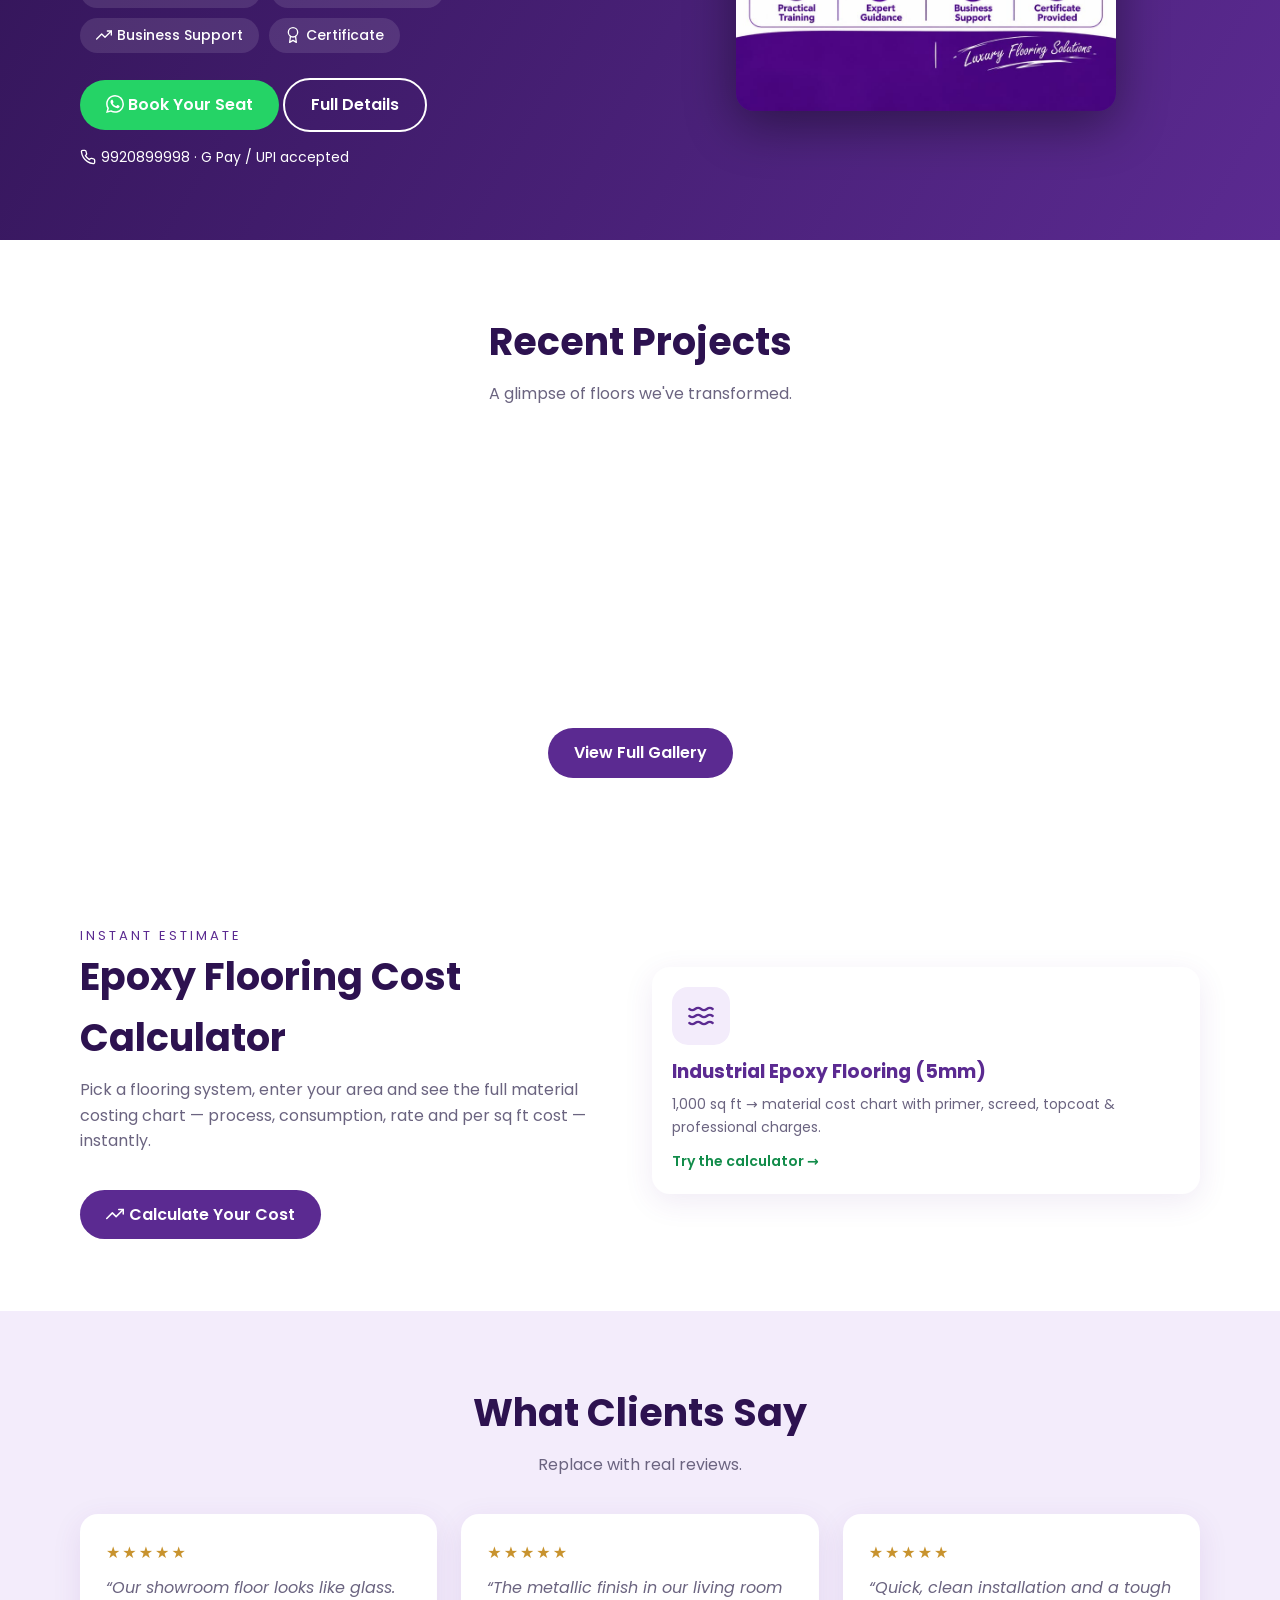
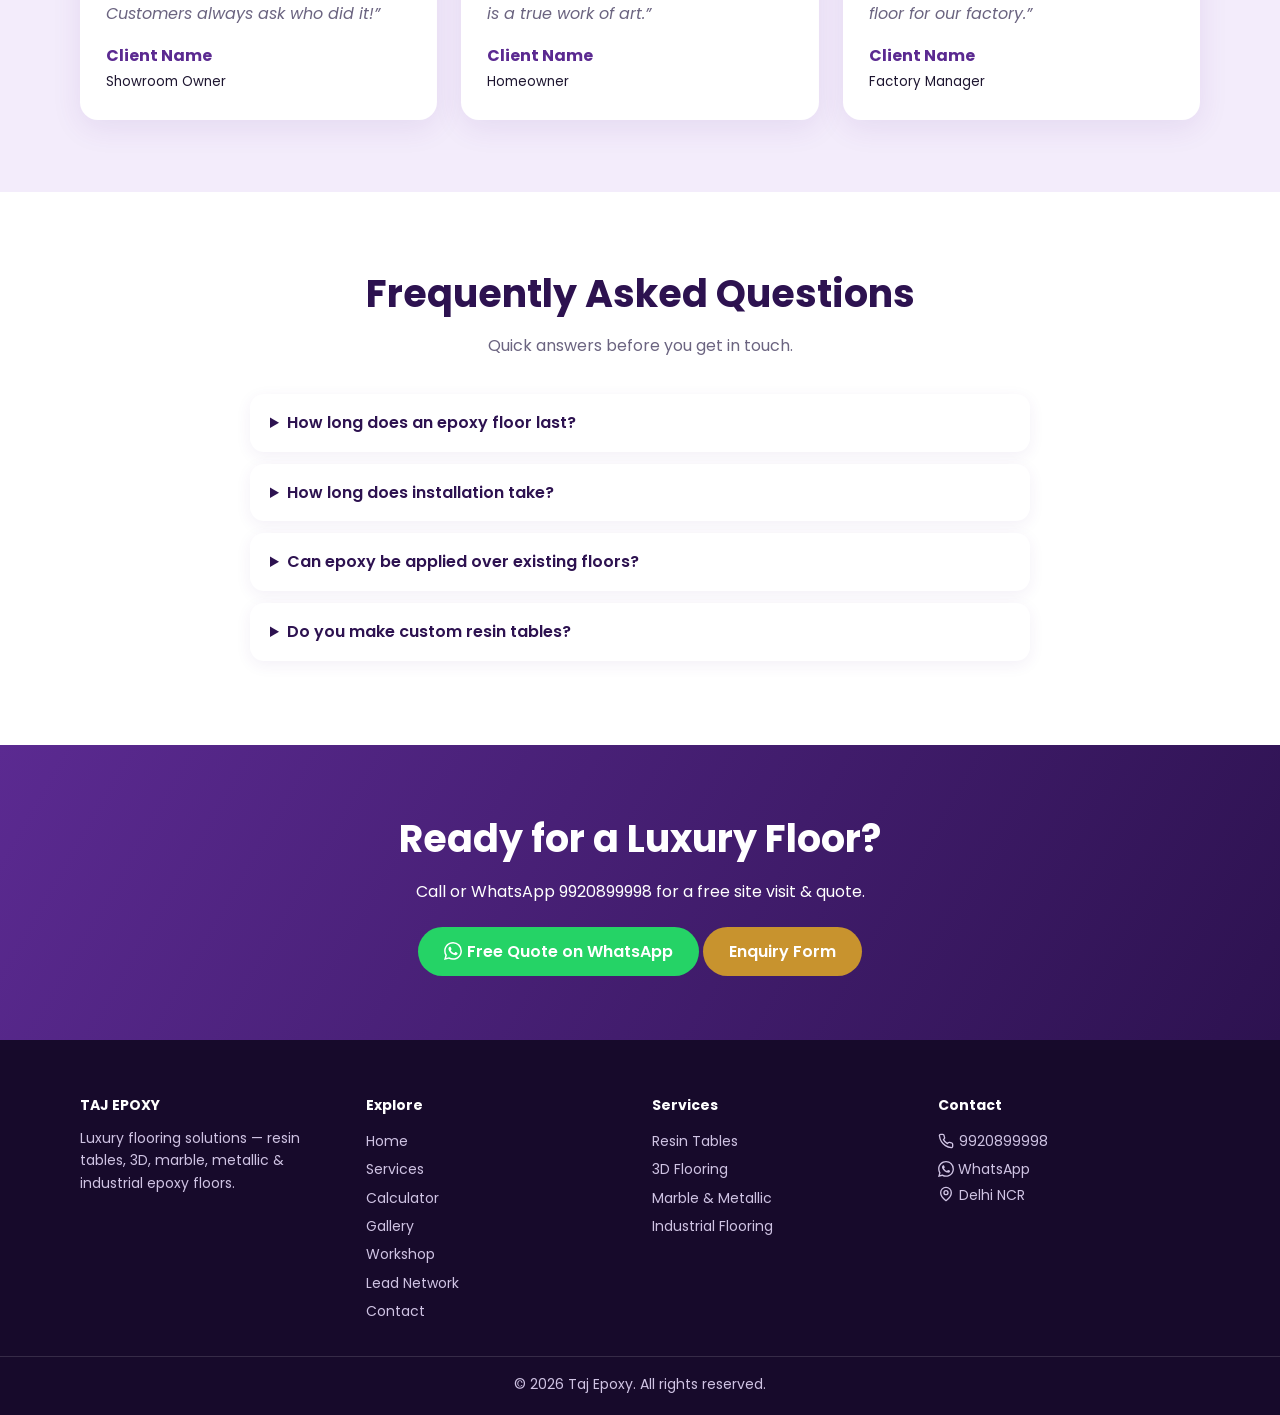
==== commit ff67c91e: "Add Marble and Metallic flooring gallery pages; link from service cards" ====
--- a/index.html
+++ b/index.html
@@ -4,7 +4,7 @@
 <header><div class="w nav"><div class="brand"><a href="index.html"><img src="assets/logo.jpg" alt="Taj Epoxy"></a><span class="sep"></span><a href="index.html"><img src="assets/shlok-logo.png" alt="Shlok Interiors – All interior solution"></a></div><button class="burger" aria-label="Menu">☰</button><ul><li><a href="index.html" class=on>Home</a></li><li><a href="services.html">Services</a></li><li><a href="calculator.html">Calculator</a></li><li><a href="gallery.html">Gallery</a></li><li><a href="workshop.html">Workshop</a></li><li><a href="leads.html">Lead Network</a></li><li><a href="contact.html">Contact</a></li><li><a class="btn wa-btn" data-wa style="color:#fff"><i class="wai"></i>WhatsApp</a></li></ul></div></header>
 <section class="hero"><div class="w"><div><span class="tag">Luxury Flooring Solutions</span><h1>Luxury <em>Epoxy Flooring</em> & Resin Solutions</h1><p>Resin Tables | 3D | Marble | Metallic | Industrial Flooring — crafted for Homes, Offices, Showrooms & Industries.</p><div class="cta"><a class="btn g" href="contact.html">Get Free Quote</a><a class="btn wa-btn" data-wa="Hi Taj Epoxy, I would like a free consultation and quote for epoxy flooring."><i class="wai"></i>Chat on WhatsApp</a><a class="btn o" href="gallery.html">View Our Work</a><a class="btn o" href="calculator.html"><i class="i i-trend"></i>Cost Calculator</a></div></div><div class="ph" style="min-height:420px;background-image:url('https://images.unsplash.com/photo-1600607687939-ce8a6c25118c?auto=format&fit=crop&w=1600&q=85');background-size:cover;background-position:center"></div></div></section>
 <div class="stats"><div class="w grid"><div><b>500+</b>Projects</div><div><b>10+</b>Years Experience</div><div><b>6</b>Floor Styles</div><div><b>100%</b>Seamless Finish</div></div></div>
-<section><div class="w c"><h2>Our Signature Services</h2><p class="sub">From statement furniture to factory floors — one trusted team.</p><div class="grid g3" style="text-align:left"><div class="card"><div class="ph" style="background-image:url('https://images.unsplash.com/photo-1499933374294-4584851497cc?auto=format&fit=crop&w=1400&q=85');background-size:cover;background-position:center"></div><div class="b"><div class="ico"><i class="i i-table"></i></div><h3>Resin Tables</h3><p>River tables & live-edge furniture with crystal-clear, UV-stable resin.</p><a class="wlink" data-wa="Hi Taj Epoxy, I'm interested in Resin Tables. Please share details, price and availability."><i class="wai"></i>Enquire on WhatsApp</a></div></div><div class="card"><div class="ph" style="background-image:url('https://images.unsplash.com/photo-1500375592092-40eb2168fd21?auto=format&fit=crop&w=1400&q=85');background-size:cover;background-position:center"></div><div class="b"><div class="ico"><i class="i i-waves"></i></div><h3>3D Flooring</h3><p>Photo-real seamless 3D floors – oceans, marble, abstract art.</p><a class="wlink" data-wa="Hi Taj Epoxy, I'm interested in 3D Flooring. Please share details, price and availability."><i class="wai"></i>Enquire on WhatsApp</a></div></div><div class="card"><div class="ph" style="background-image:url('https://images.unsplash.com/photo-1600607687939-ce8a6c25118c?auto=format&fit=crop&w=1400&q=85');background-size:cover;background-position:center"></div><div class="b"><div class="ico"><i class="i i-landmark"></i></div><h3>Marble Finish</h3><p>Elegant veined marble look with a high-gloss mirror shine.</p><a class="wlink" data-wa="Hi Taj Epoxy, I'm interested in Marble Finish. Please share details, price and availability."><i class="wai"></i>Enquire on WhatsApp</a></div></div><div class="card"><div class="ph" style="background-image:url('https://images.unsplash.com/photo-1600607687920-4e2a09cf159d?auto=format&fit=crop&w=1400&q=85');background-size:cover;background-position:center"></div><div class="b"><div class="ico"><i class="i i-sparkle"></i></div><h3>Metallic Finish</h3><p>Molten, flowing metallic pigments for dramatic showpiece floors.</p><a class="wlink" data-wa="Hi Taj Epoxy, I'm interested in Metallic Finish. Please share details, price and availability."><i class="wai"></i>Enquire on WhatsApp</a></div></div><div class="card"><div class="ph" style="background-image:url('https://images.unsplash.com/photo-1581092160562-40aa08e78837?auto=format&fit=crop&w=1400&q=85');background-size:cover;background-position:center"></div><div class="b"><div class="ico"><i class="i i-factory"></i></div><h3>Industrial Flooring</h3><p>Heavy-duty, chemical-resistant floors for factories & warehouses.</p><a class="wlink" data-wa="Hi Taj Epoxy, I'm interested in Industrial Flooring. Please share details, price and availability."><i class="wai"></i>Enquire on WhatsApp</a></div></div><div class="card"><div class="ph" style="background-image:url('https://images.unsplash.com/photo-1600566753086-00f18fb6b3ea?auto=format&fit=crop&w=1400&q=85');background-size:cover;background-position:center"></div><div class="b"><div class="ico"><i class="i i-gem"></i></div><h3>Flakes & Granular</h3><p>Anti-skid decorative flake floors for garages, terraces & pools.</p><a class="wlink" data-wa="Hi Taj Epoxy, I'm interested in Flakes & Granular. Please share details, price and availability."><i class="wai"></i>Enquire on WhatsApp</a></div></div></div></div></section>
+<section><div class="w c"><h2>Our Signature Services</h2><p class="sub">From statement furniture to factory floors — one trusted team.</p><div class="grid g3" style="text-align:left"><div class="card"><div class="ph" style="background-image:url('https://images.unsplash.com/photo-1499933374294-4584851497cc?auto=format&fit=crop&w=1400&q=85');background-size:cover;background-position:center"></div><div class="b"><div class="ico"><i class="i i-table"></i></div><h3>Resin Tables</h3><p>River tables & live-edge furniture with crystal-clear, UV-stable resin.</p><a class="wlink" data-wa="Hi Taj Epoxy, I'm interested in Resin Tables. Please share details, price and availability."><i class="wai"></i>Enquire on WhatsApp</a></div></div><div class="card"><div class="ph" style="background-image:url('https://images.unsplash.com/photo-1500375592092-40eb2168fd21?auto=format&fit=crop&w=1400&q=85');background-size:cover;background-position:center"></div><div class="b"><div class="ico"><i class="i i-waves"></i></div><h3>3D Flooring</h3><p>Photo-real seamless 3D floors – oceans, marble, abstract art.</p><a class="wlink" data-wa="Hi Taj Epoxy, I'm interested in 3D Flooring. Please share details, price and availability."><i class="wai"></i>Enquire on WhatsApp</a></div></div><div class="card"><a href="marble-flooring.html"><img class="cimg" src="assets/gallery/marble-1.jpg" alt="Marble Finish" loading="lazy"></a><div class="b"><div class="ico"><i class="i i-landmark"></i></div><h3><a href="marble-flooring.html">Marble Finish</a></h3><p>Elegant veined marble look with a high-gloss mirror shine.</p><a class="vlink" href="marble-flooring.html">View Gallery →</a><a class="wlink" data-wa="Hi Taj Epoxy, I'm interested in Marble Finish. Please share details, price and availability."><i class="wai"></i>Enquire on WhatsApp</a></div></div><div class="card"><a href="metallic-flooring.html"><img class="cimg" src="assets/gallery/metallic-1.jpg" alt="Metallic Finish" loading="lazy"></a><div class="b"><div class="ico"><i class="i i-sparkle"></i></div><h3><a href="metallic-flooring.html">Metallic Finish</a></h3><p>Molten, flowing metallic pigments for dramatic showpiece floors.</p><a class="vlink" href="metallic-flooring.html">View Gallery →</a><a class="wlink" data-wa="Hi Taj Epoxy, I'm interested in Metallic Finish. Please share details, price and availability."><i class="wai"></i>Enquire on WhatsApp</a></div></div><div class="card"><div class="ph" style="background-image:url('https://images.unsplash.com/photo-1581092160562-40aa08e78837?auto=format&fit=crop&w=1400&q=85');background-size:cover;background-position:center"></div><div class="b"><div class="ico"><i class="i i-factory"></i></div><h3>Industrial Flooring</h3><p>Heavy-duty, chemical-resistant floors for factories & warehouses.</p><a class="wlink" data-wa="Hi Taj Epoxy, I'm interested in Industrial Flooring. Please share details, price and availability."><i class="wai"></i>Enquire on WhatsApp</a></div></div><div class="card"><div class="ph" style="background-image:url('https://images.unsplash.com/photo-1600566753086-00f18fb6b3ea?auto=format&fit=crop&w=1400&q=85');background-size:cover;background-position:center"></div><div class="b"><div class="ico"><i class="i i-gem"></i></div><h3>Flakes & Granular</h3><p>Anti-skid decorative flake floors for garages, terraces & pools.</p><a class="wlink" data-wa="Hi Taj Epoxy, I'm interested in Flakes & Granular. Please share details, price and availability."><i class="wai"></i>Enquire on WhatsApp</a></div></div></div></div></section>
 <section class="alt"><div class="w c"><h2>Made For Every Space</h2><p class="sub">Homes • Offices • Showrooms • Industries</p><div class="grid g3" style="text-align:left"><div class="card"><div class="ph" style="background-image:url('https://images.unsplash.com/photo-1600210492486-724fe5c67fb0?auto=format&fit=crop&w=1400&q=85');background-size:cover;background-position:center"></div><div class="b"><h3>Homes</h3><p>Living rooms, kitchens & balconies that turn heads.</p><a class="wlink" data-wa="Hi Taj Epoxy, I need epoxy flooring for my home. Please contact me."><i class="wai"></i>Get a Quote</a></div></div><div class="card"><div class="ph" style="background-image:url('https://images.unsplash.com/photo-1497366811353-6870744d04b2?auto=format&fit=crop&w=1400&q=85');background-size:cover;background-position:center"></div><div class="b"><h3>Offices</h3><p>Polished, durable floors that impress clients.</p><a class="wlink" data-wa="Hi Taj Epoxy, I need epoxy flooring for my office. Please contact me."><i class="wai"></i>Get a Quote</a></div></div><div class="card"><div class="ph" style="background-image:url('https://images.unsplash.com/photo-1600607687920-4e2a09cf159d?auto=format&fit=crop&w=1400&q=85');background-size:cover;background-position:center"></div><div class="b"><h3>Showrooms</h3><p>Mirror-gloss floors that make products shine.</p><a class="wlink" data-wa="Hi Taj Epoxy, I need epoxy flooring for my showroom. Please contact me."><i class="wai"></i>Get a Quote</a></div></div><div class="card"><div class="ph" style="background-image:url('https://images.unsplash.com/photo-1581092160562-40aa08e78837?auto=format&fit=crop&w=1400&q=85');background-size:cover;background-position:center"></div><div class="b"><h3>Industries</h3><p>Seamless, hygienic floors built for heavy loads.</p><a class="wlink" data-wa="Hi Taj Epoxy, I need epoxy flooring for my industry. Please contact me."><i class="wai"></i>Get a Quote</a></div></div></div></div></section>
 <section><div class="w grid g2"><div class="ph" style="min-height:380px;background-image:url('https://images.unsplash.com/photo-1621905251189-08b45d6a269e?auto=format&fit=crop&w=1400&q=85');background-size:cover;background-position:center"></div><div><h2>Why Choose Taj Epoxy?</h2><p class="sub">Premium materials, expert applicators and flawless finishing.</p><div class="chips"><span><i class="i i-check"></i>Seamless & Waterproof</span><span><i class="i i-check"></i>Easy to Clean</span><span><i class="i i-check"></i>Long Lasting</span><span><i class="i i-check"></i>Custom Designs</span><span><i class="i i-check"></i>Expert Installation</span></div><br><a class="btn wa-btn" data-wa="Hi Taj Epoxy, I would like to talk to an expert about my flooring project."><i class="wai"></i>Talk To An Expert</a></div></div></section>
 <section><div class="w grid g2"><div><span class="tag" style="color:var(--p)">Signature Piece</span><h2>Resin River Tables</h2><p class="sub">Live-edge wood meets glowing, glass-clear resin. Dining, conference and coffee tables custom made to your size and colour.</p><div class="chips"><span>Live-Edge Wood</span><span>Custom Colours</span><span>UV Stable</span><span>Glass Finish</span></div><br><a class="btn wa-btn" data-wa="Hi Taj Epoxy, I want a custom resin river table. Size: ___ Wood: ___ Resin colour: ___"><i class="wai"></i>Order Custom Table</a></div><div class="ph" style="min-height:380px;background-image:url('https://images.unsplash.com/photo-1499933374294-4584851497cc?auto=format&fit=crop&w=1400&q=85');background-size:cover;background-position:center"></div></div></section>
--- a/style.css
+++ b/style.css
@@ -80,3 +80,7 @@
 .seal{position:absolute;top:-18px;right:-8px;background:radial-gradient(circle,#f7d57a,#c8932e);color:#4a2d00;width:104px;height:104px;border-radius:50%;display:grid;place-items:center;text-align:center;font-weight:700;font-size:13px;line-height:1.2;box-shadow:0 8px 24px #0004;border:4px dashed #fff8}
 .qty{display:flex;gap:8px;flex-wrap:wrap;margin:14px 0}.qty button{border:1.5px solid #ffffff66;background:none;color:#fff;border-radius:30px;padding:6px 18px;font:inherit;cursor:pointer}.qty button.on{background:#fff;color:var(--p);font-weight:600}
 .checks{list-style:none;padding:0}.checks li{padding:10px 0 10px 34px;position:relative;border-bottom:1px dashed #ddd2ee}.checks li::before{content:"";position:absolute;left:0;top:13px;width:20px;height:20px;background:var(--p);-webkit-mask:url("[data-uri]") center/contain no-repeat;mask:url("[data-uri]") center/contain no-repeat}
+.gal img{width:100%;display:block;border-radius:16px;margin-bottom:16px;cursor:zoom-in;transition:.3s;box-shadow:0 6px 24px #5b2a9122}.gal img:hover{transform:scale(1.02)}
+.cimg{width:100%;height:200px;object-fit:cover;display:block;transition:.4s}.card:hover .cimg{transform:scale(1.05)}.card{overflow:hidden}.card h3 a:hover{text-decoration:underline}
+.vlink{display:inline-block;margin:12px 18px 0 0;color:var(--p);font-weight:600;font-size:14px}.vlink:hover{text-decoration:underline}
+.lb{position:fixed;inset:0;background:#000d;display:none;place-items:center;z-index:50;cursor:zoom-out;padding:16px}.lb.on{display:grid}.lb img{max-width:94vw;max-height:92vh;border-radius:10px}
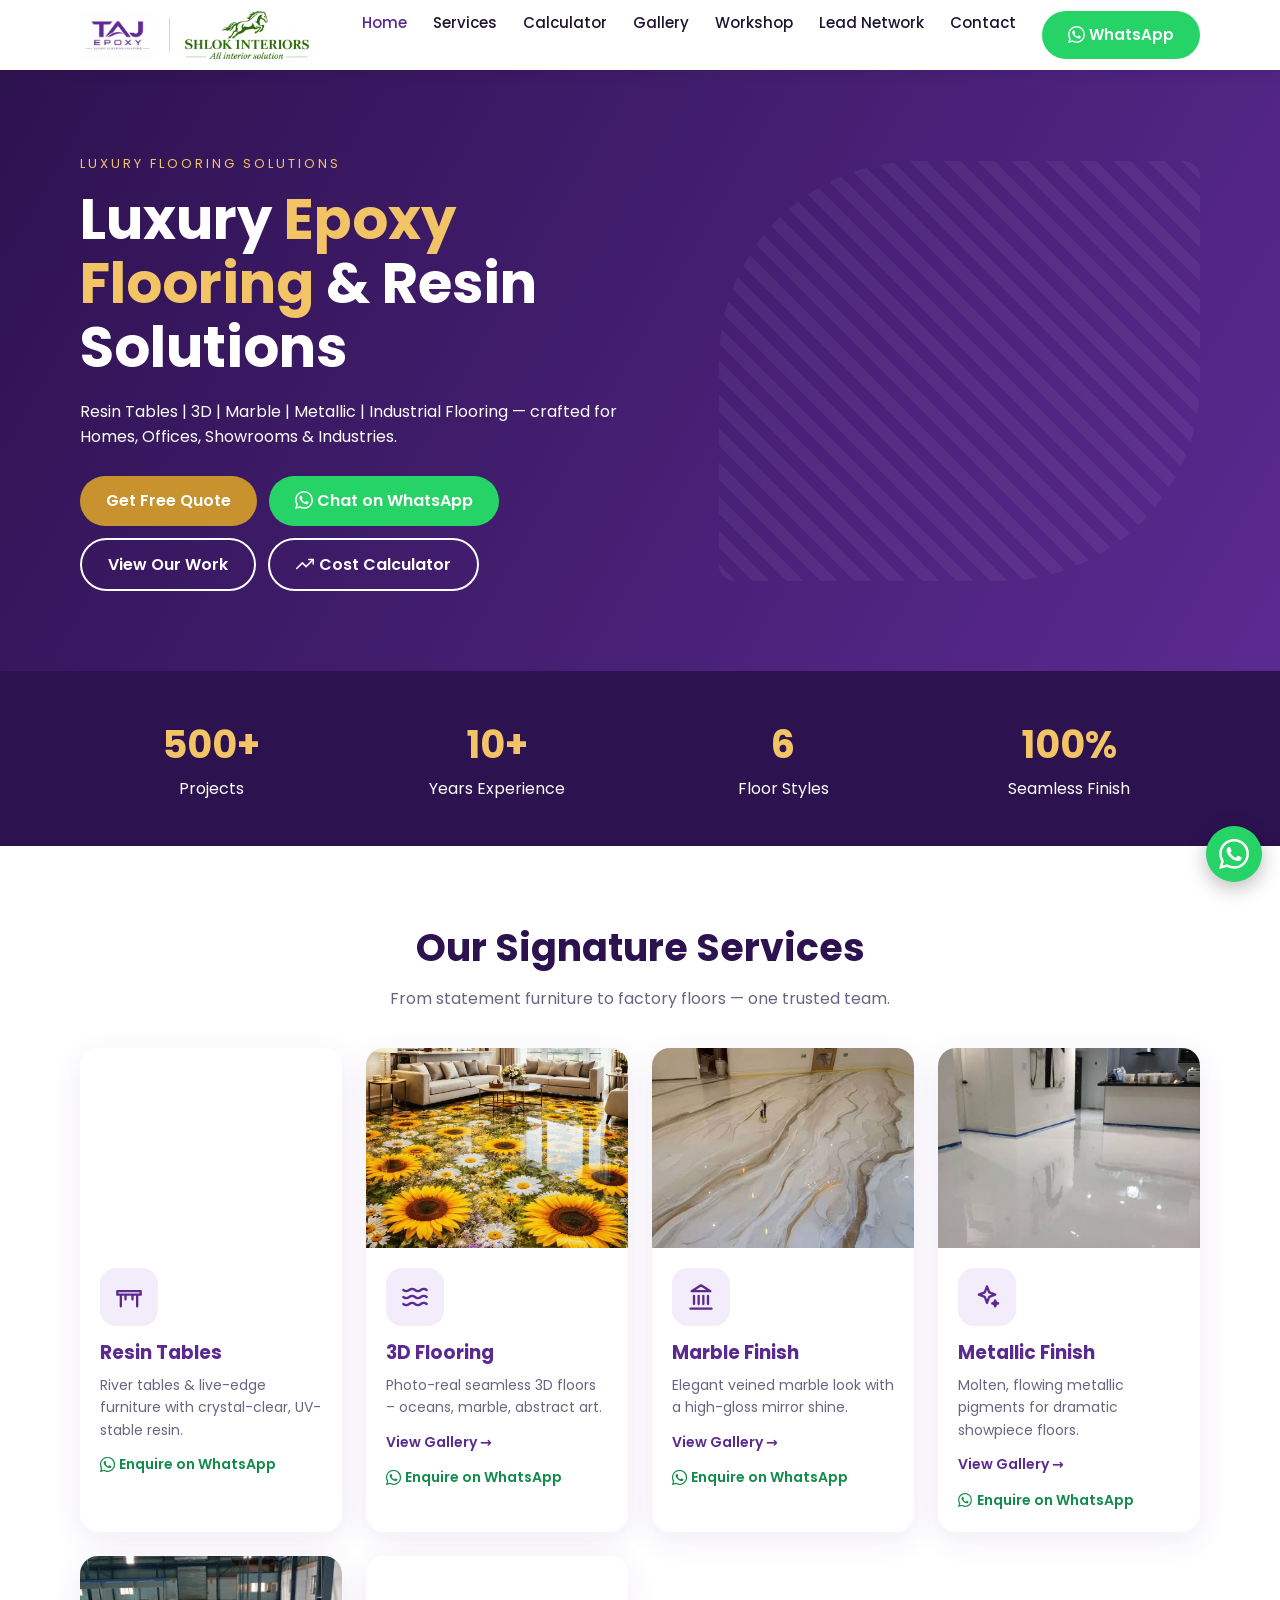
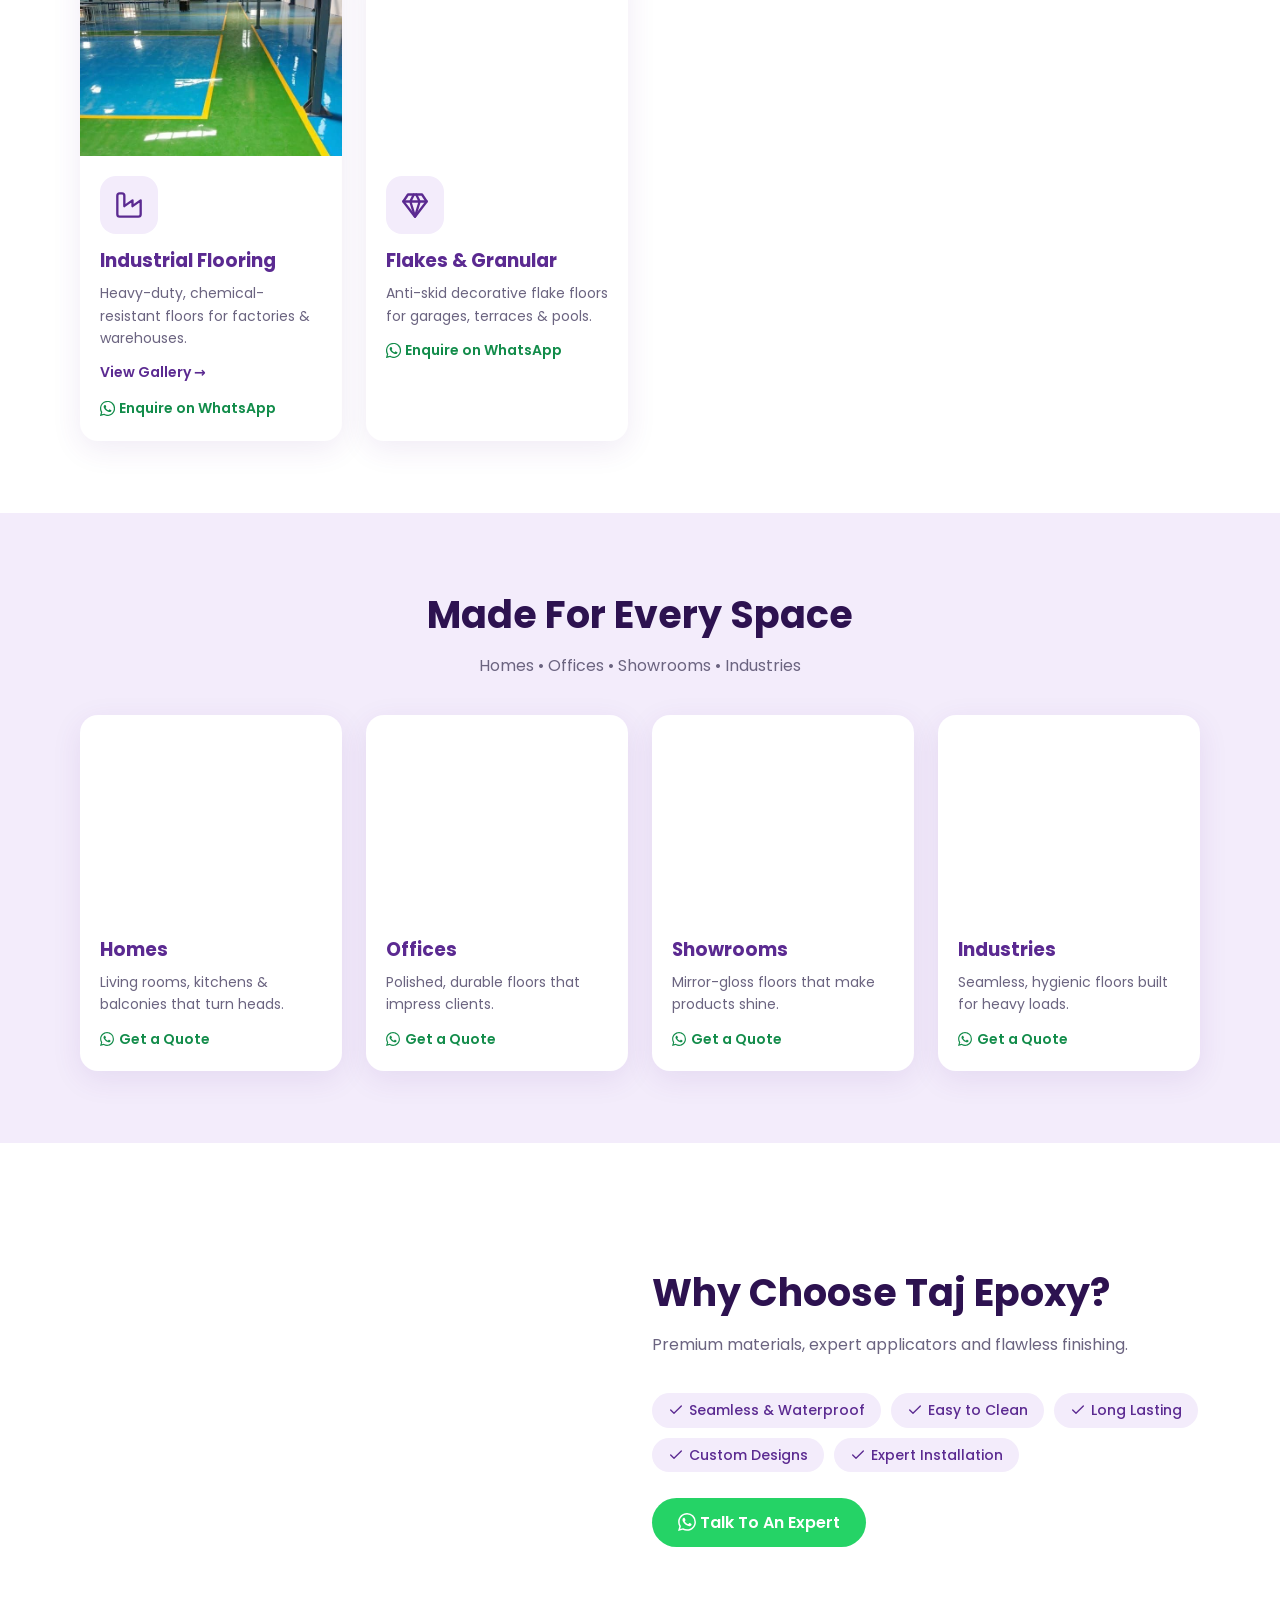
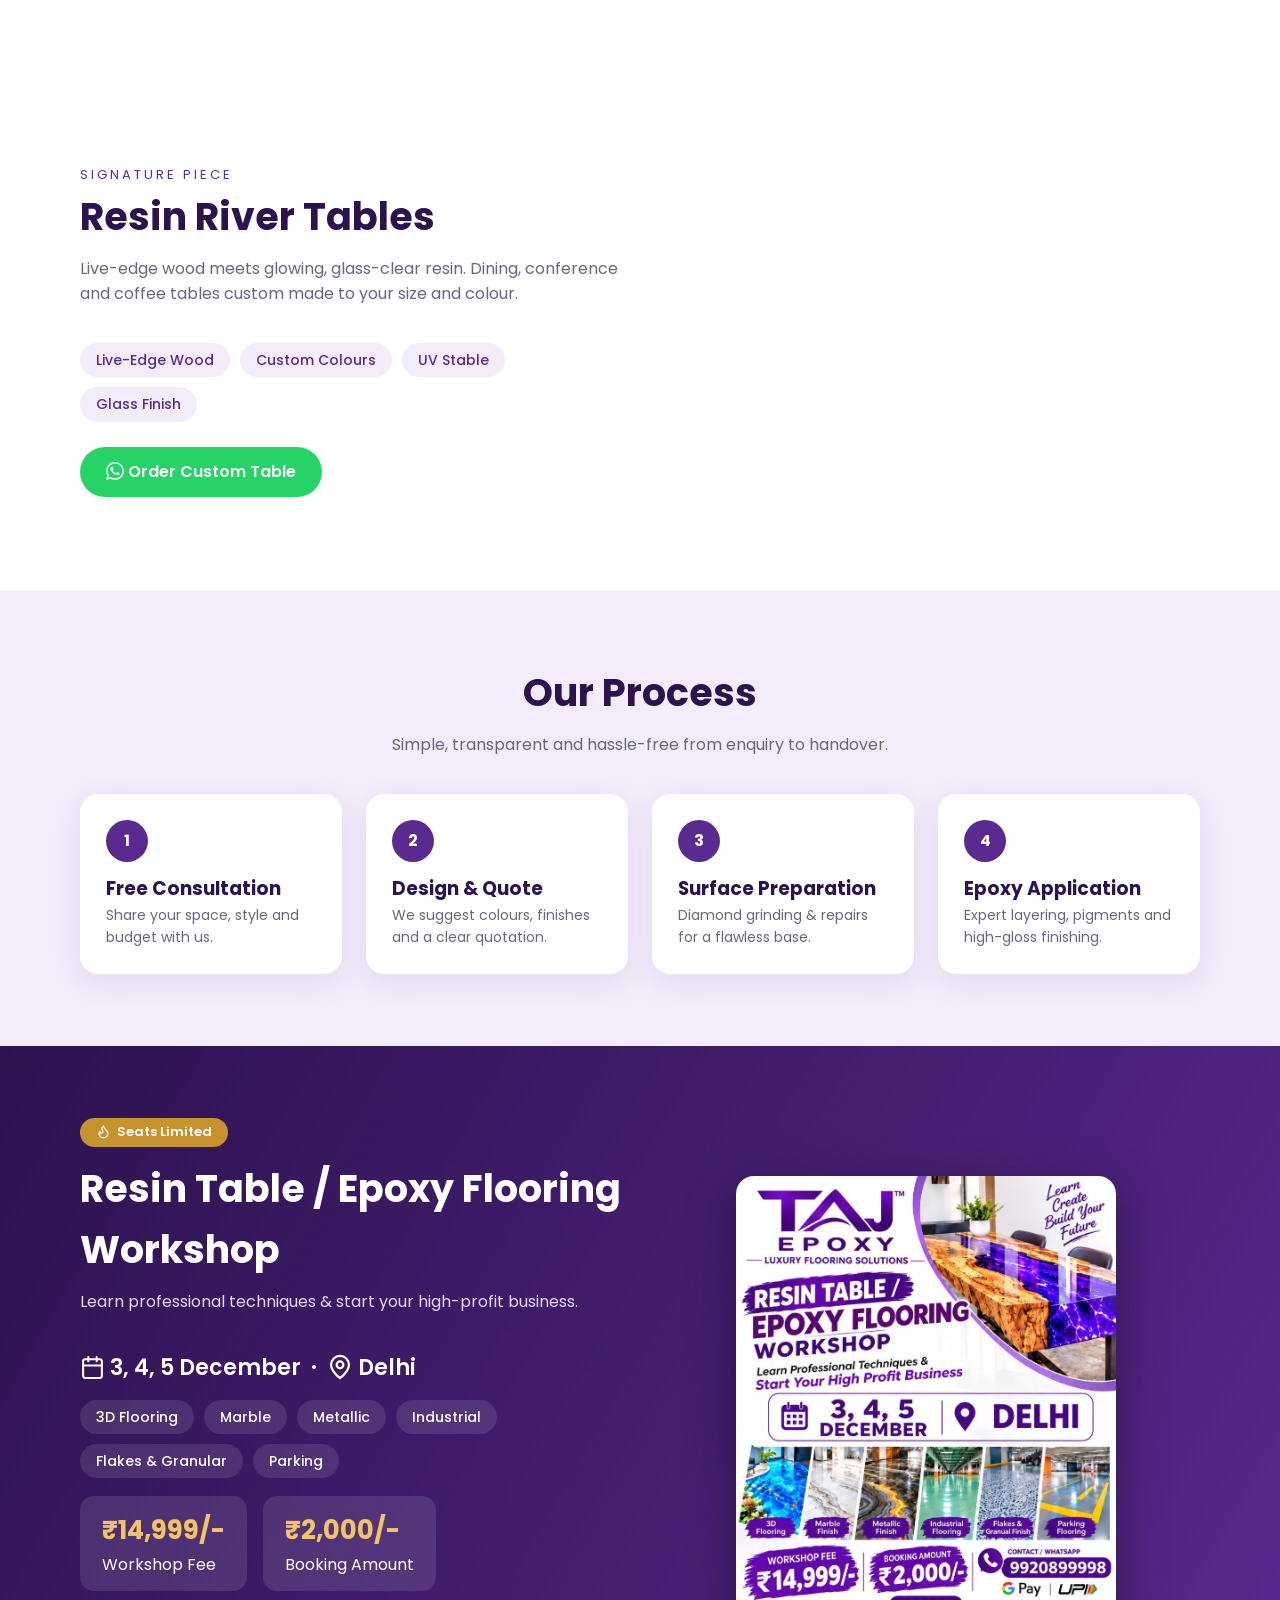
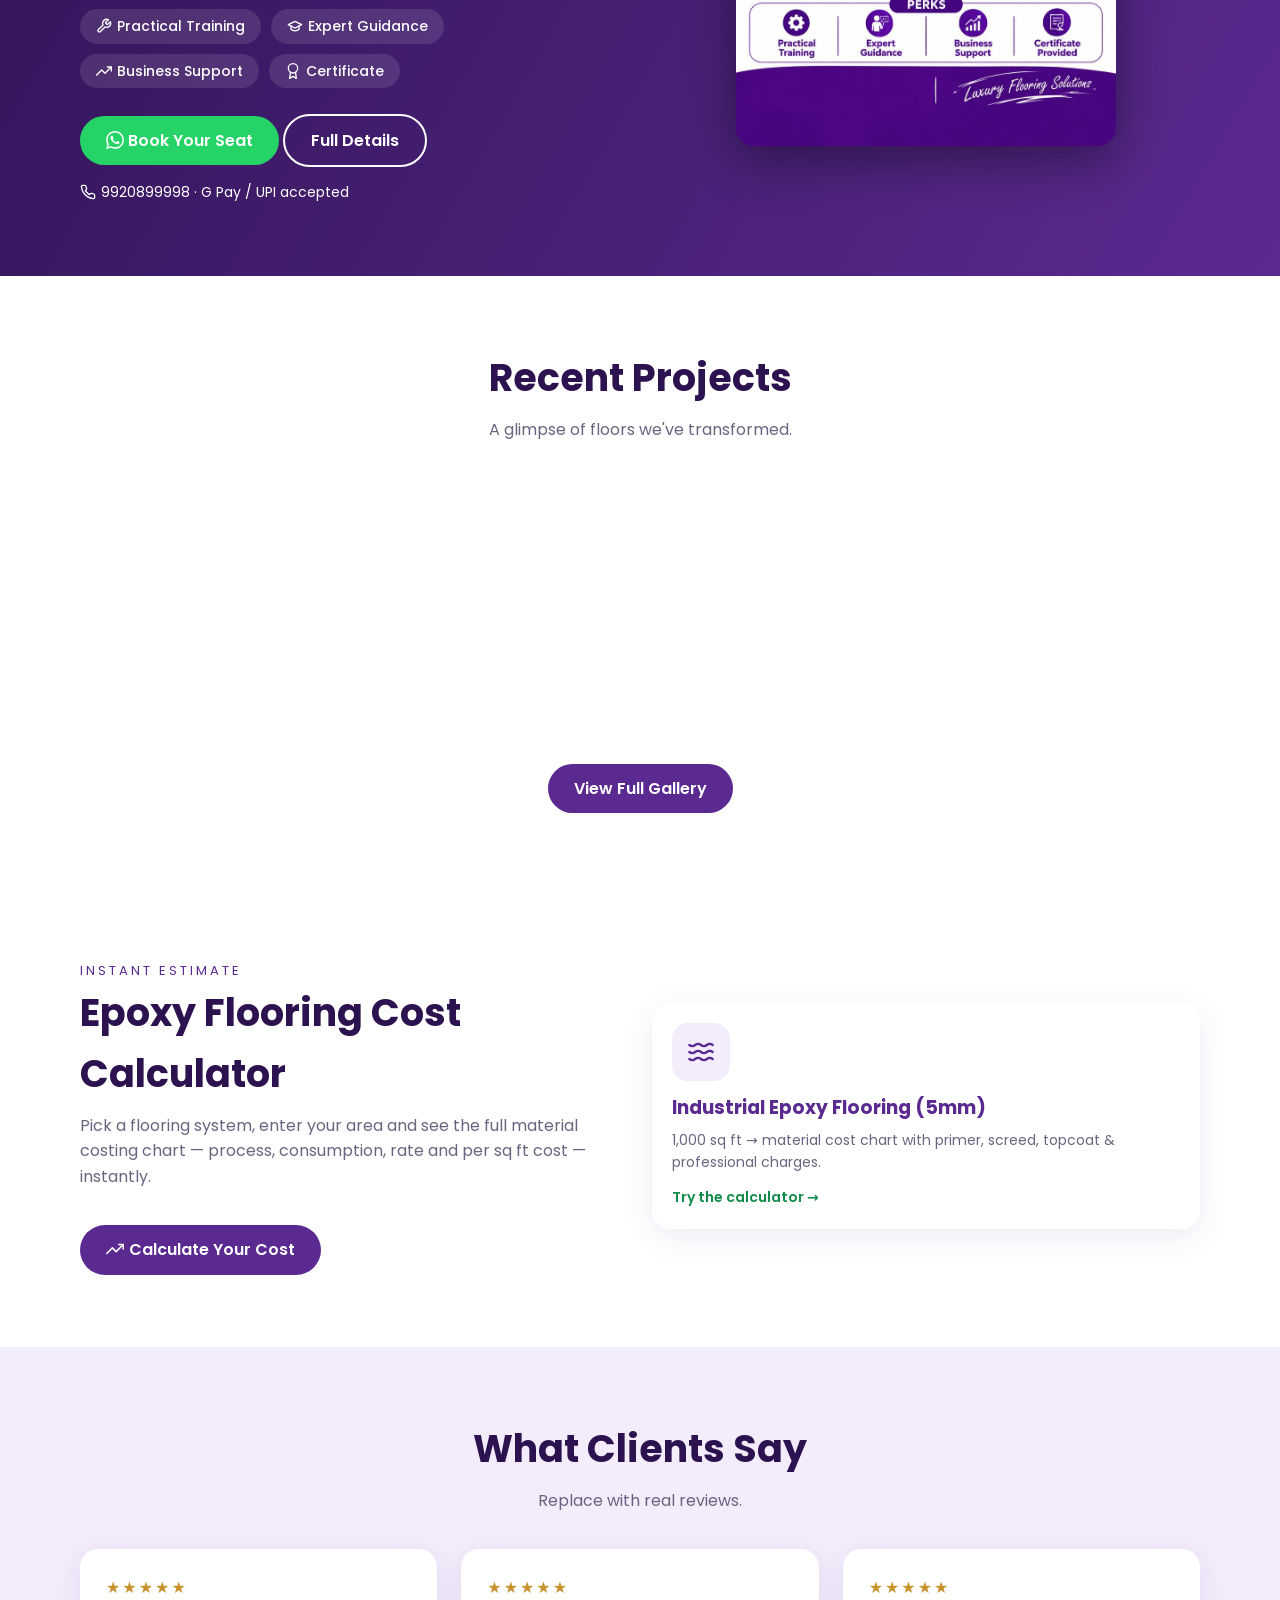
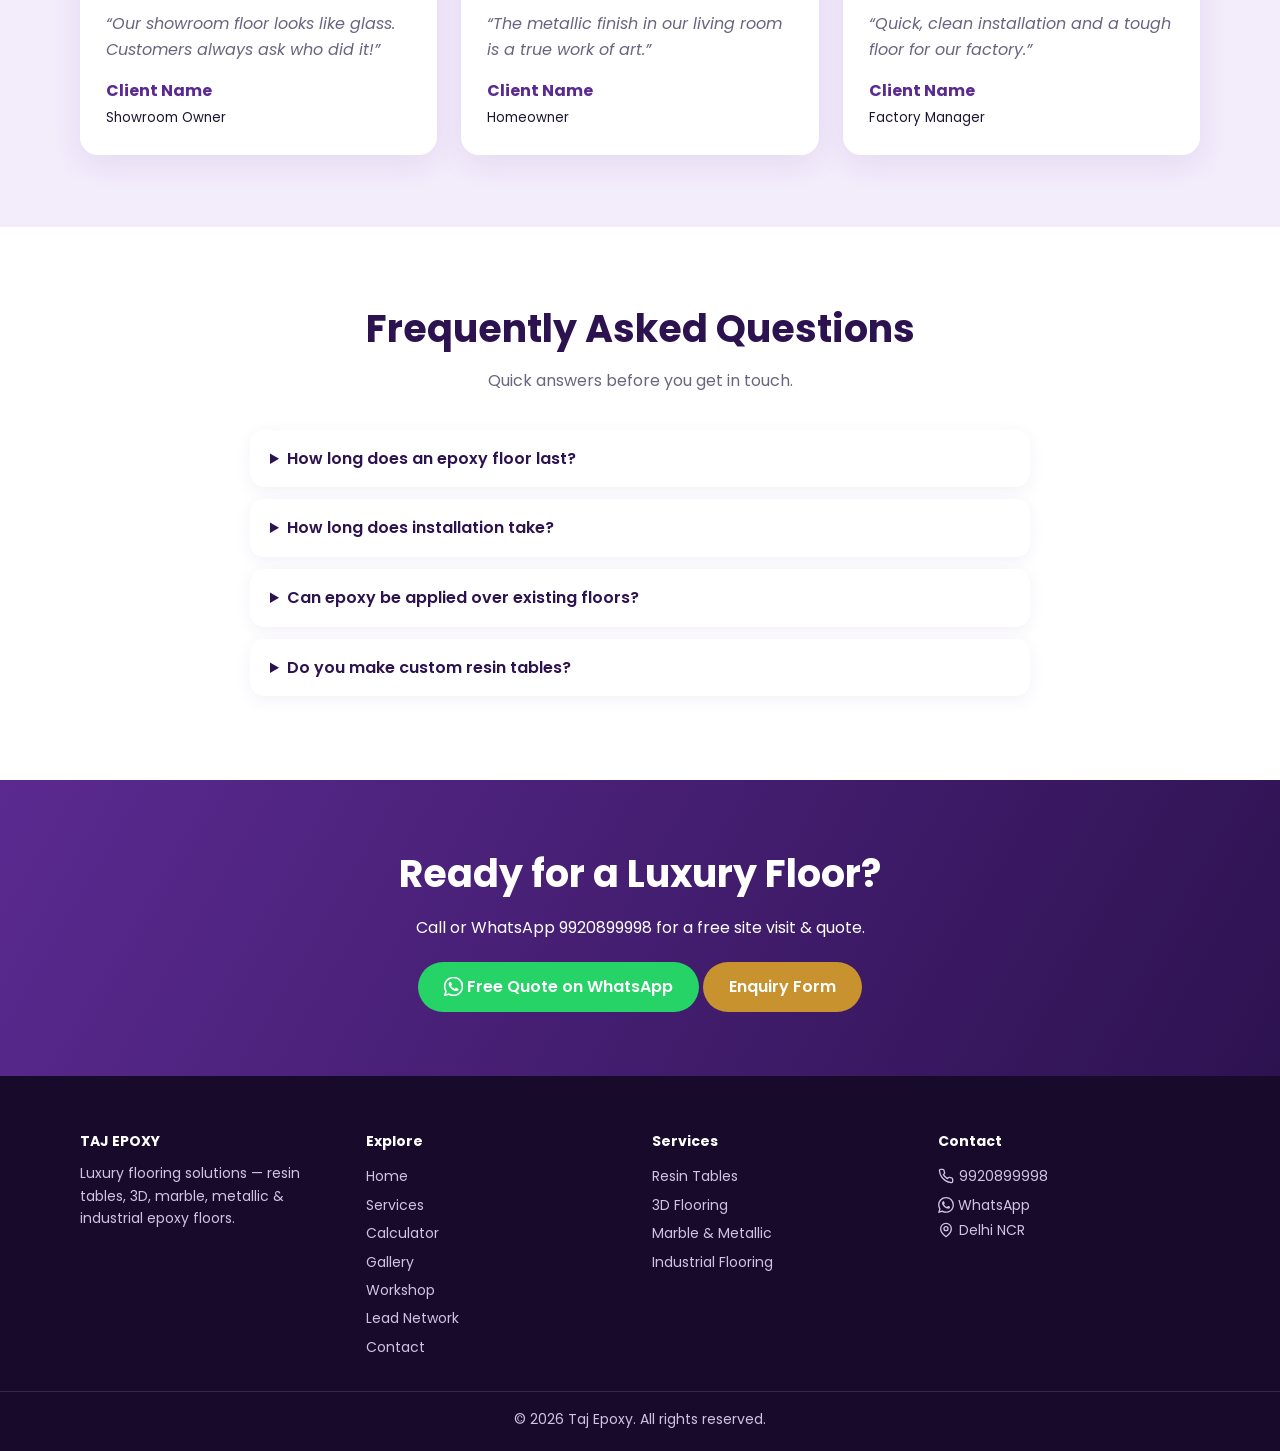
==== commit c3ae1cf1: "Add 3D and Industrial flooring gallery pages; link from service cards" ====
--- a/index.html
+++ b/index.html
@@ -4,7 +4,7 @@
 <header><div class="w nav"><div class="brand"><a href="index.html"><img src="assets/logo.jpg" alt="Taj Epoxy"></a><span class="sep"></span><a href="index.html"><img src="assets/shlok-logo.png" alt="Shlok Interiors – All interior solution"></a></div><button class="burger" aria-label="Menu">☰</button><ul><li><a href="index.html" class=on>Home</a></li><li><a href="services.html">Services</a></li><li><a href="calculator.html">Calculator</a></li><li><a href="gallery.html">Gallery</a></li><li><a href="workshop.html">Workshop</a></li><li><a href="leads.html">Lead Network</a></li><li><a href="contact.html">Contact</a></li><li><a class="btn wa-btn" data-wa style="color:#fff"><i class="wai"></i>WhatsApp</a></li></ul></div></header>
 <section class="hero"><div class="w"><div><span class="tag">Luxury Flooring Solutions</span><h1>Luxury <em>Epoxy Flooring</em> & Resin Solutions</h1><p>Resin Tables | 3D | Marble | Metallic | Industrial Flooring — crafted for Homes, Offices, Showrooms & Industries.</p><div class="cta"><a class="btn g" href="contact.html">Get Free Quote</a><a class="btn wa-btn" data-wa="Hi Taj Epoxy, I would like a free consultation and quote for epoxy flooring."><i class="wai"></i>Chat on WhatsApp</a><a class="btn o" href="gallery.html">View Our Work</a><a class="btn o" href="calculator.html"><i class="i i-trend"></i>Cost Calculator</a></div></div><div class="ph" style="min-height:420px;background-image:url('https://images.unsplash.com/photo-1600607687939-ce8a6c25118c?auto=format&fit=crop&w=1600&q=85');background-size:cover;background-position:center"></div></div></section>
 <div class="stats"><div class="w grid"><div><b>500+</b>Projects</div><div><b>10+</b>Years Experience</div><div><b>6</b>Floor Styles</div><div><b>100%</b>Seamless Finish</div></div></div>
-<section><div class="w c"><h2>Our Signature Services</h2><p class="sub">From statement furniture to factory floors — one trusted team.</p><div class="grid g3" style="text-align:left"><div class="card"><div class="ph" style="background-image:url('https://images.unsplash.com/photo-1499933374294-4584851497cc?auto=format&fit=crop&w=1400&q=85');background-size:cover;background-position:center"></div><div class="b"><div class="ico"><i class="i i-table"></i></div><h3>Resin Tables</h3><p>River tables & live-edge furniture with crystal-clear, UV-stable resin.</p><a class="wlink" data-wa="Hi Taj Epoxy, I'm interested in Resin Tables. Please share details, price and availability."><i class="wai"></i>Enquire on WhatsApp</a></div></div><div class="card"><div class="ph" style="background-image:url('https://images.unsplash.com/photo-1500375592092-40eb2168fd21?auto=format&fit=crop&w=1400&q=85');background-size:cover;background-position:center"></div><div class="b"><div class="ico"><i class="i i-waves"></i></div><h3>3D Flooring</h3><p>Photo-real seamless 3D floors – oceans, marble, abstract art.</p><a class="wlink" data-wa="Hi Taj Epoxy, I'm interested in 3D Flooring. Please share details, price and availability."><i class="wai"></i>Enquire on WhatsApp</a></div></div><div class="card"><a href="marble-flooring.html"><img class="cimg" src="assets/gallery/marble-1.jpg" alt="Marble Finish" loading="lazy"></a><div class="b"><div class="ico"><i class="i i-landmark"></i></div><h3><a href="marble-flooring.html">Marble Finish</a></h3><p>Elegant veined marble look with a high-gloss mirror shine.</p><a class="vlink" href="marble-flooring.html">View Gallery →</a><a class="wlink" data-wa="Hi Taj Epoxy, I'm interested in Marble Finish. Please share details, price and availability."><i class="wai"></i>Enquire on WhatsApp</a></div></div><div class="card"><a href="metallic-flooring.html"><img class="cimg" src="assets/gallery/metallic-1.jpg" alt="Metallic Finish" loading="lazy"></a><div class="b"><div class="ico"><i class="i i-sparkle"></i></div><h3><a href="metallic-flooring.html">Metallic Finish</a></h3><p>Molten, flowing metallic pigments for dramatic showpiece floors.</p><a class="vlink" href="metallic-flooring.html">View Gallery →</a><a class="wlink" data-wa="Hi Taj Epoxy, I'm interested in Metallic Finish. Please share details, price and availability."><i class="wai"></i>Enquire on WhatsApp</a></div></div><div class="card"><div class="ph" style="background-image:url('https://images.unsplash.com/photo-1581092160562-40aa08e78837?auto=format&fit=crop&w=1400&q=85');background-size:cover;background-position:center"></div><div class="b"><div class="ico"><i class="i i-factory"></i></div><h3>Industrial Flooring</h3><p>Heavy-duty, chemical-resistant floors for factories & warehouses.</p><a class="wlink" data-wa="Hi Taj Epoxy, I'm interested in Industrial Flooring. Please share details, price and availability."><i class="wai"></i>Enquire on WhatsApp</a></div></div><div class="card"><div class="ph" style="background-image:url('https://images.unsplash.com/photo-1600566753086-00f18fb6b3ea?auto=format&fit=crop&w=1400&q=85');background-size:cover;background-position:center"></div><div class="b"><div class="ico"><i class="i i-gem"></i></div><h3>Flakes & Granular</h3><p>Anti-skid decorative flake floors for garages, terraces & pools.</p><a class="wlink" data-wa="Hi Taj Epoxy, I'm interested in Flakes & Granular. Please share details, price and availability."><i class="wai"></i>Enquire on WhatsApp</a></div></div></div></div></section>
+<section><div class="w c"><h2>Our Signature Services</h2><p class="sub">From statement furniture to factory floors — one trusted team.</p><div class="grid g3" style="text-align:left"><div class="card"><div class="ph" style="background-image:url('https://images.unsplash.com/photo-1499933374294-4584851497cc?auto=format&fit=crop&w=1400&q=85');background-size:cover;background-position:center"></div><div class="b"><div class="ico"><i class="i i-table"></i></div><h3>Resin Tables</h3><p>River tables & live-edge furniture with crystal-clear, UV-stable resin.</p><a class="wlink" data-wa="Hi Taj Epoxy, I'm interested in Resin Tables. Please share details, price and availability."><i class="wai"></i>Enquire on WhatsApp</a></div></div><div class="card"><a href="3d-flooring.html"><img class="cimg" src="assets/gallery/3d-5.jpg" alt="3D Flooring" loading="lazy"></a><div class="b"><div class="ico"><i class="i i-waves"></i></div><h3><a href="3d-flooring.html">3D Flooring</a></h3><p>Photo-real seamless 3D floors – oceans, marble, abstract art.</p><a class="vlink" href="3d-flooring.html">View Gallery →</a><a class="wlink" data-wa="Hi Taj Epoxy, I'm interested in 3D Flooring. Please share details, price and availability."><i class="wai"></i>Enquire on WhatsApp</a></div></div><div class="card"><a href="marble-flooring.html"><img class="cimg" src="assets/gallery/marble-1.jpg" alt="Marble Finish" loading="lazy"></a><div class="b"><div class="ico"><i class="i i-landmark"></i></div><h3><a href="marble-flooring.html">Marble Finish</a></h3><p>Elegant veined marble look with a high-gloss mirror shine.</p><a class="vlink" href="marble-flooring.html">View Gallery →</a><a class="wlink" data-wa="Hi Taj Epoxy, I'm interested in Marble Finish. Please share details, price and availability."><i class="wai"></i>Enquire on WhatsApp</a></div></div><div class="card"><a href="metallic-flooring.html"><img class="cimg" src="assets/gallery/metallic-1.jpg" alt="Metallic Finish" loading="lazy"></a><div class="b"><div class="ico"><i class="i i-sparkle"></i></div><h3><a href="metallic-flooring.html">Metallic Finish</a></h3><p>Molten, flowing metallic pigments for dramatic showpiece floors.</p><a class="vlink" href="metallic-flooring.html">View Gallery →</a><a class="wlink" data-wa="Hi Taj Epoxy, I'm interested in Metallic Finish. Please share details, price and availability."><i class="wai"></i>Enquire on WhatsApp</a></div></div><div class="card"><a href="industrial-flooring.html"><img class="cimg" src="assets/gallery/industrial-2.jpg" alt="Industrial Flooring" loading="lazy"></a><div class="b"><div class="ico"><i class="i i-factory"></i></div><h3><a href="industrial-flooring.html">Industrial Flooring</a></h3><p>Heavy-duty, chemical-resistant floors for factories & warehouses.</p><a class="vlink" href="industrial-flooring.html">View Gallery →</a><a class="wlink" data-wa="Hi Taj Epoxy, I'm interested in Industrial Flooring. Please share details, price and availability."><i class="wai"></i>Enquire on WhatsApp</a></div></div><div class="card"><div class="ph" style="background-image:url('https://images.unsplash.com/photo-1600566753086-00f18fb6b3ea?auto=format&fit=crop&w=1400&q=85');background-size:cover;background-position:center"></div><div class="b"><div class="ico"><i class="i i-gem"></i></div><h3>Flakes & Granular</h3><p>Anti-skid decorative flake floors for garages, terraces & pools.</p><a class="wlink" data-wa="Hi Taj Epoxy, I'm interested in Flakes & Granular. Please share details, price and availability."><i class="wai"></i>Enquire on WhatsApp</a></div></div></div></div></section>
 <section class="alt"><div class="w c"><h2>Made For Every Space</h2><p class="sub">Homes • Offices • Showrooms • Industries</p><div class="grid g3" style="text-align:left"><div class="card"><div class="ph" style="background-image:url('https://images.unsplash.com/photo-1600210492486-724fe5c67fb0?auto=format&fit=crop&w=1400&q=85');background-size:cover;background-position:center"></div><div class="b"><h3>Homes</h3><p>Living rooms, kitchens & balconies that turn heads.</p><a class="wlink" data-wa="Hi Taj Epoxy, I need epoxy flooring for my home. Please contact me."><i class="wai"></i>Get a Quote</a></div></div><div class="card"><div class="ph" style="background-image:url('https://images.unsplash.com/photo-1497366811353-6870744d04b2?auto=format&fit=crop&w=1400&q=85');background-size:cover;background-position:center"></div><div class="b"><h3>Offices</h3><p>Polished, durable floors that impress clients.</p><a class="wlink" data-wa="Hi Taj Epoxy, I need epoxy flooring for my office. Please contact me."><i class="wai"></i>Get a Quote</a></div></div><div class="card"><div class="ph" style="background-image:url('https://images.unsplash.com/photo-1600607687920-4e2a09cf159d?auto=format&fit=crop&w=1400&q=85');background-size:cover;background-position:center"></div><div class="b"><h3>Showrooms</h3><p>Mirror-gloss floors that make products shine.</p><a class="wlink" data-wa="Hi Taj Epoxy, I need epoxy flooring for my showroom. Please contact me."><i class="wai"></i>Get a Quote</a></div></div><div class="card"><div class="ph" style="background-image:url('https://images.unsplash.com/photo-1581092160562-40aa08e78837?auto=format&fit=crop&w=1400&q=85');background-size:cover;background-position:center"></div><div class="b"><h3>Industries</h3><p>Seamless, hygienic floors built for heavy loads.</p><a class="wlink" data-wa="Hi Taj Epoxy, I need epoxy flooring for my industry. Please contact me."><i class="wai"></i>Get a Quote</a></div></div></div></div></section>
 <section><div class="w grid g2"><div class="ph" style="min-height:380px;background-image:url('https://images.unsplash.com/photo-1621905251189-08b45d6a269e?auto=format&fit=crop&w=1400&q=85');background-size:cover;background-position:center"></div><div><h2>Why Choose Taj Epoxy?</h2><p class="sub">Premium materials, expert applicators and flawless finishing.</p><div class="chips"><span><i class="i i-check"></i>Seamless & Waterproof</span><span><i class="i i-check"></i>Easy to Clean</span><span><i class="i i-check"></i>Long Lasting</span><span><i class="i i-check"></i>Custom Designs</span><span><i class="i i-check"></i>Expert Installation</span></div><br><a class="btn wa-btn" data-wa="Hi Taj Epoxy, I would like to talk to an expert about my flooring project."><i class="wai"></i>Talk To An Expert</a></div></div></section>
 <section><div class="w grid g2"><div><span class="tag" style="color:var(--p)">Signature Piece</span><h2>Resin River Tables</h2><p class="sub">Live-edge wood meets glowing, glass-clear resin. Dining, conference and coffee tables custom made to your size and colour.</p><div class="chips"><span>Live-Edge Wood</span><span>Custom Colours</span><span>UV Stable</span><span>Glass Finish</span></div><br><a class="btn wa-btn" data-wa="Hi Taj Epoxy, I want a custom resin river table. Size: ___ Wood: ___ Resin colour: ___"><i class="wai"></i>Order Custom Table</a></div><div class="ph" style="min-height:380px;background-image:url('https://images.unsplash.com/photo-1499933374294-4584851497cc?auto=format&fit=crop&w=1400&q=85');background-size:cover;background-position:center"></div></div></section>
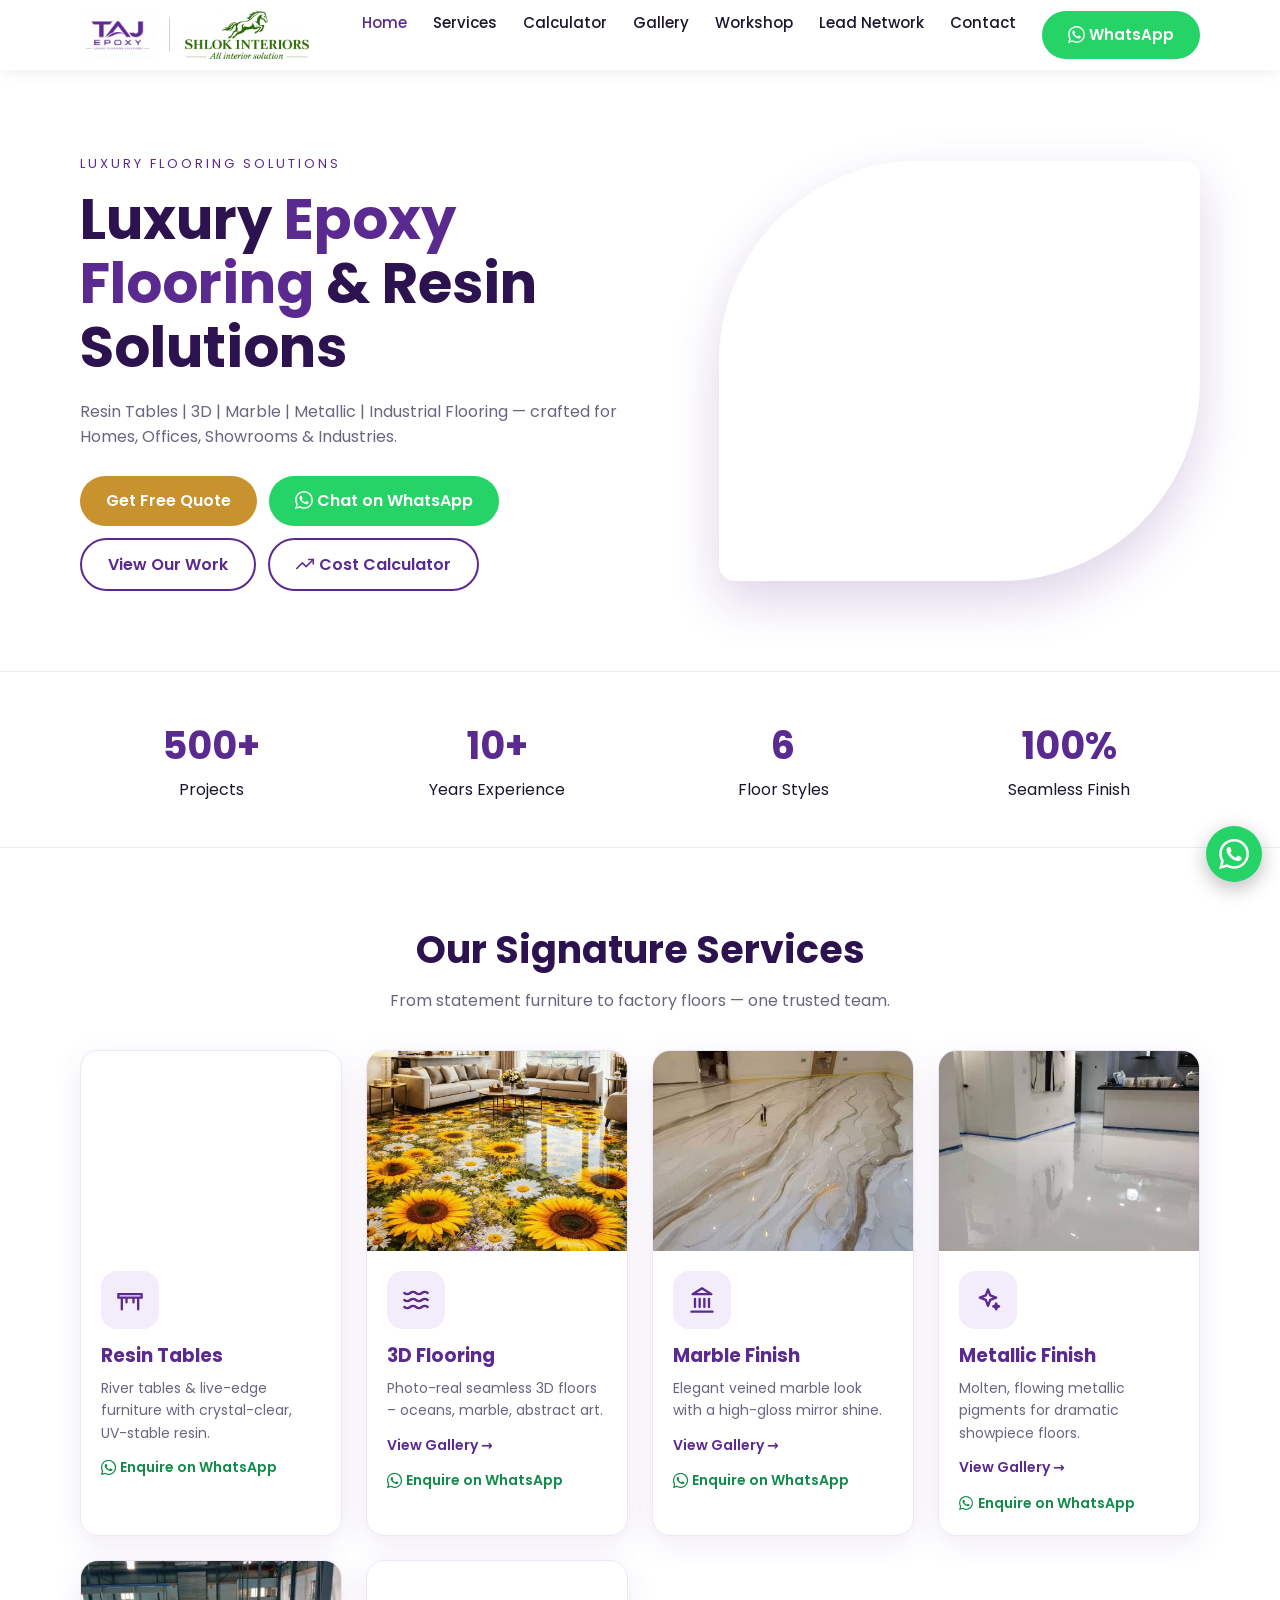
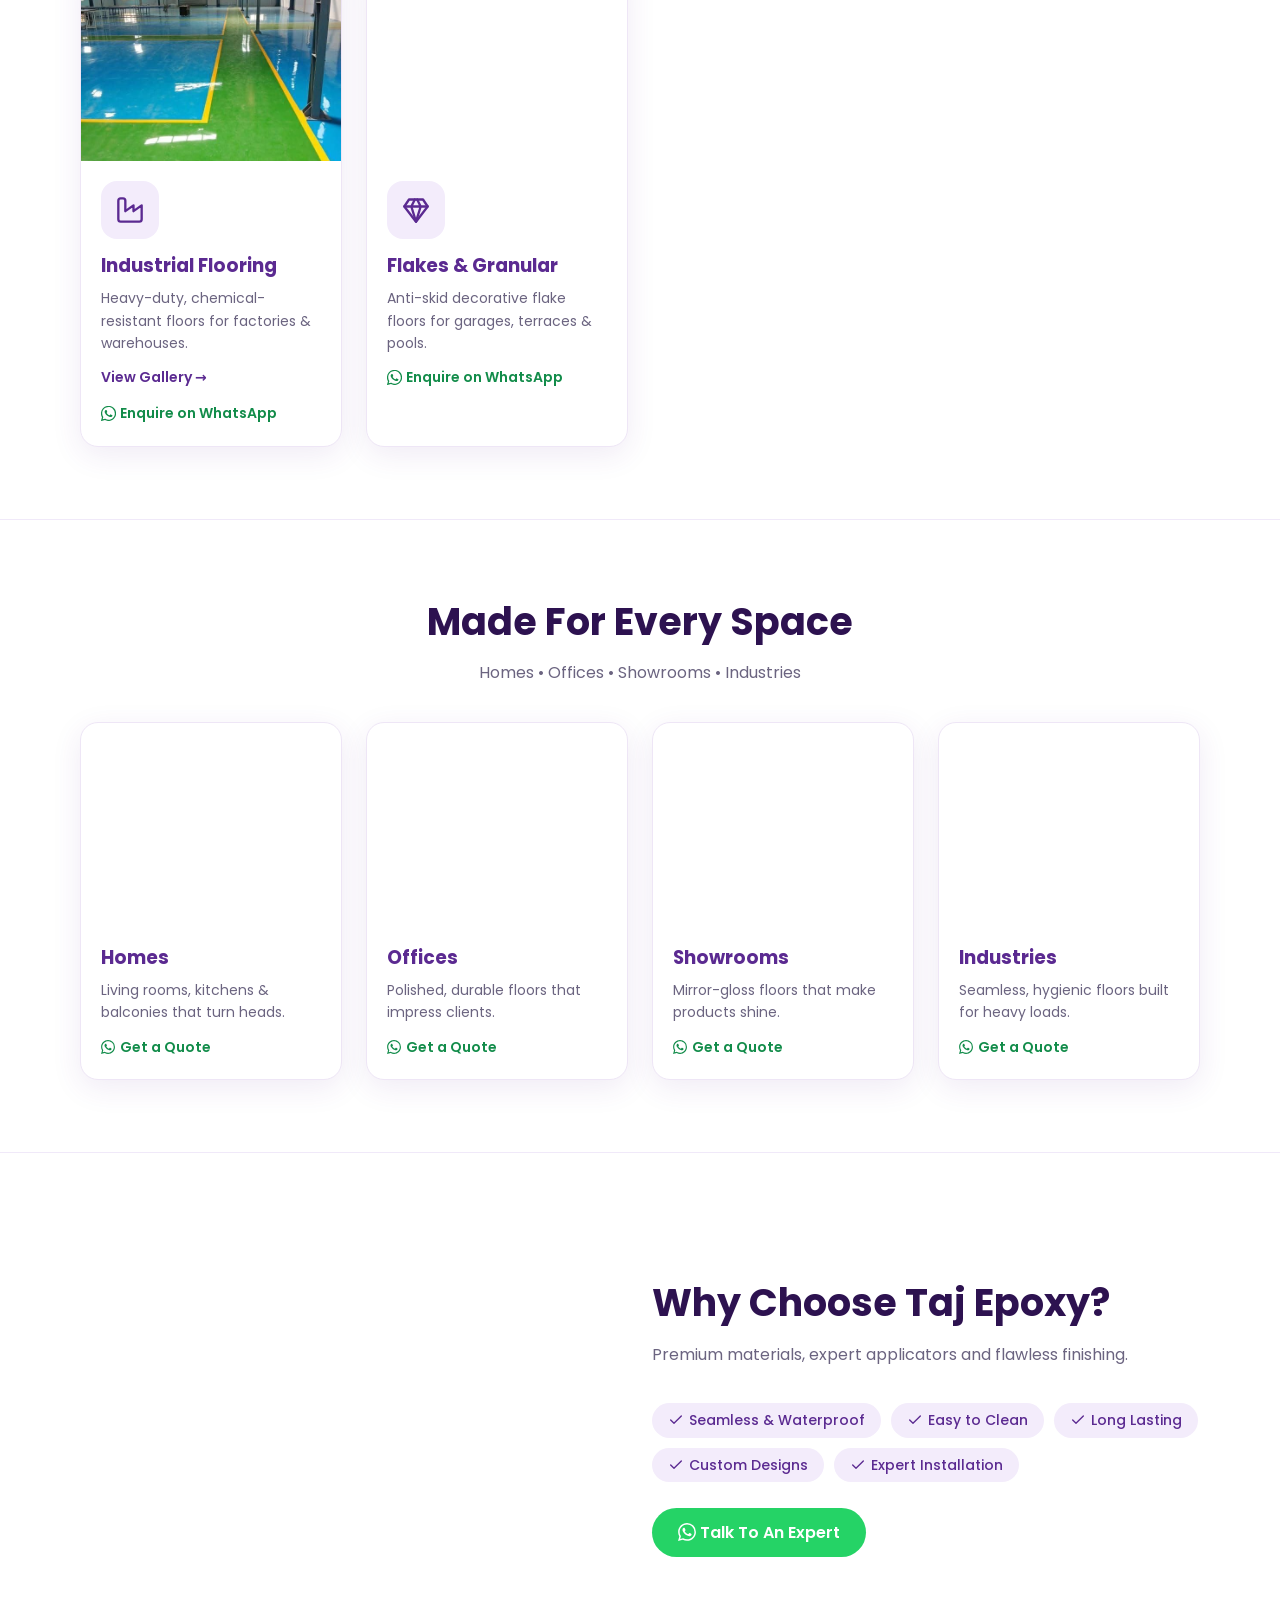
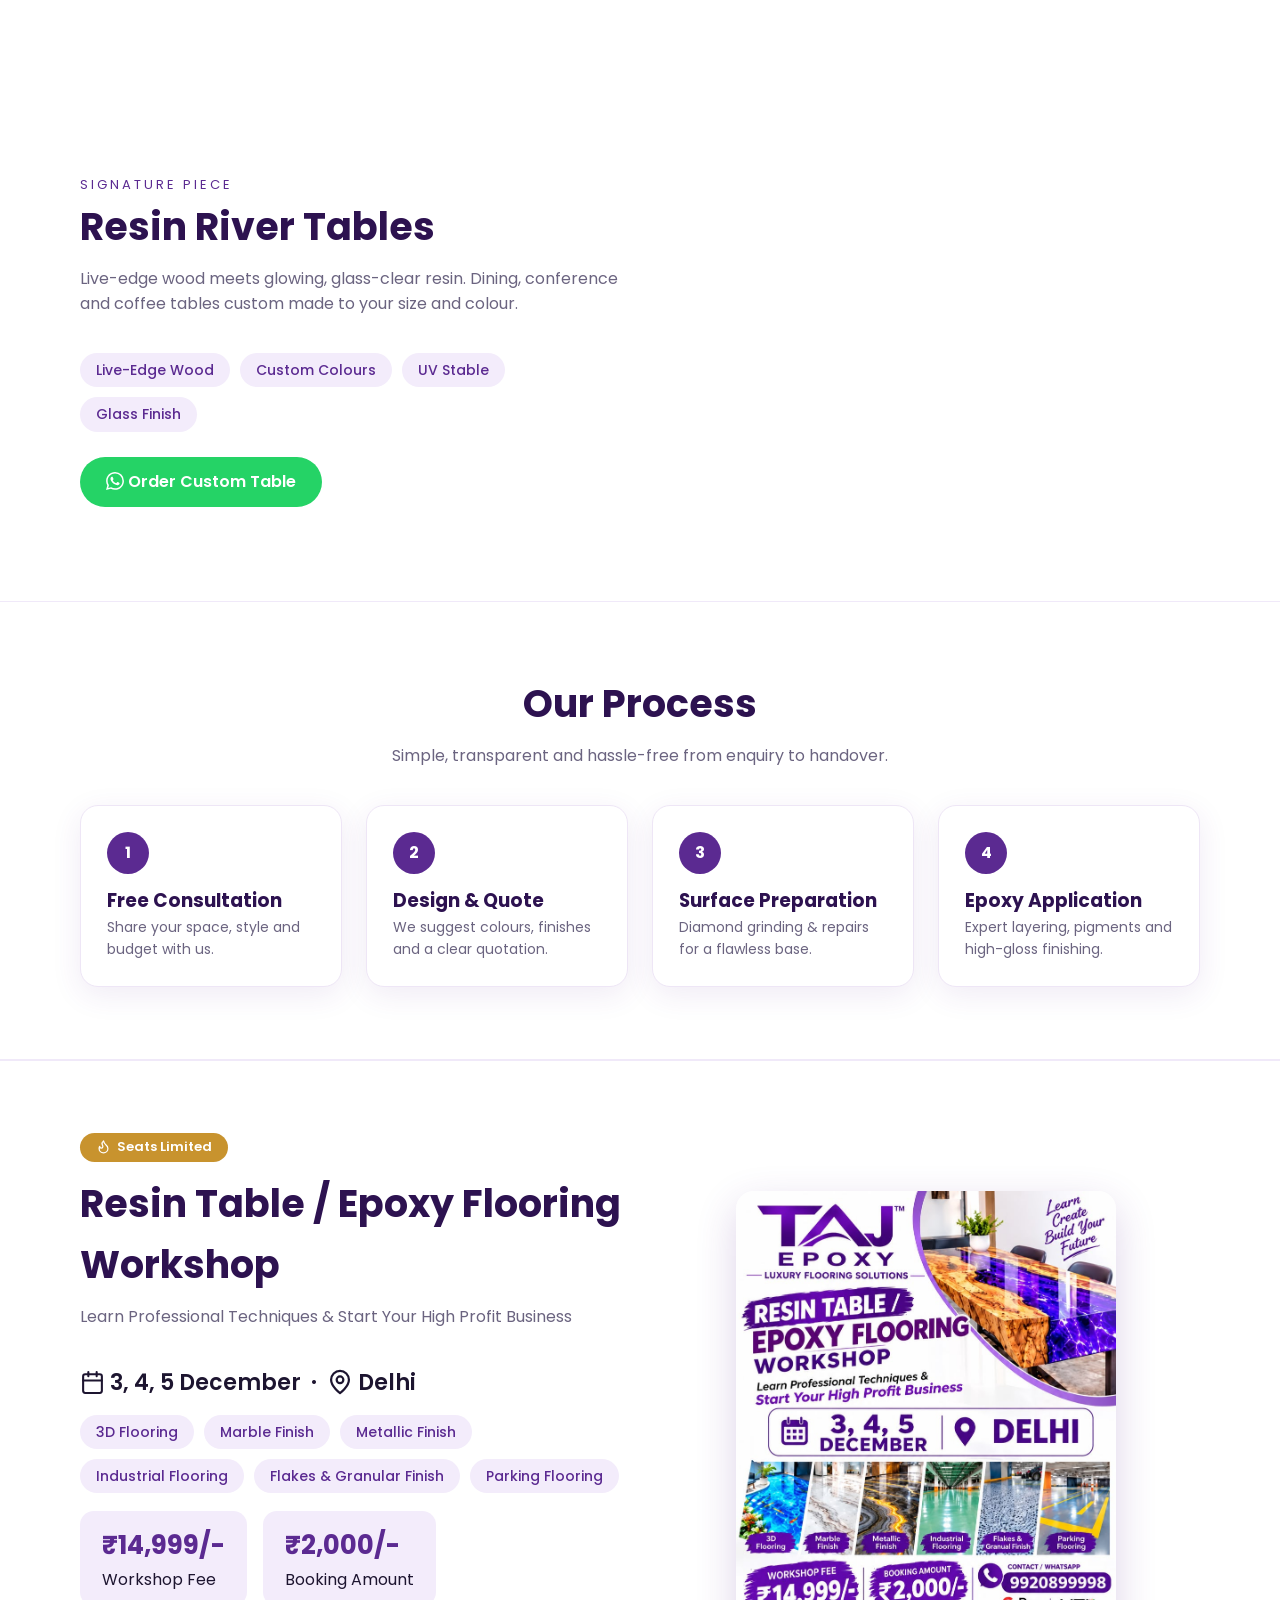
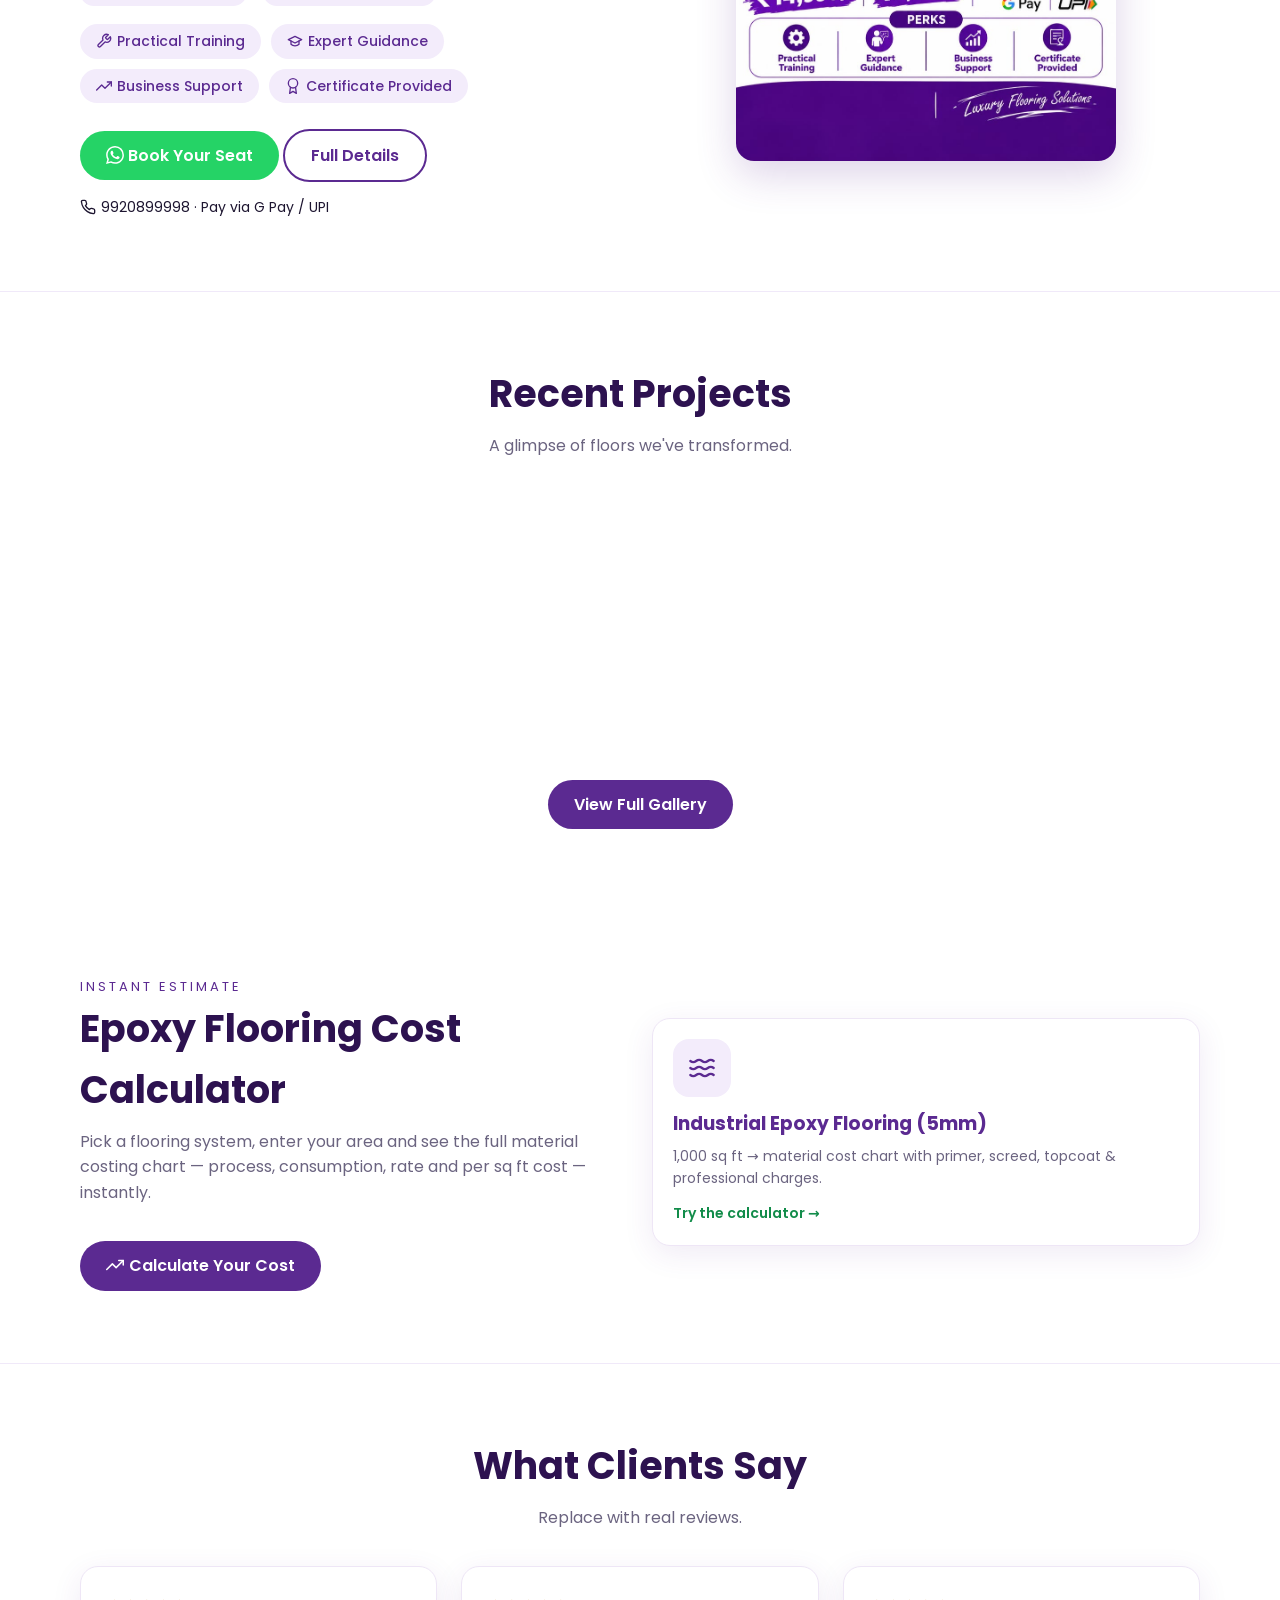
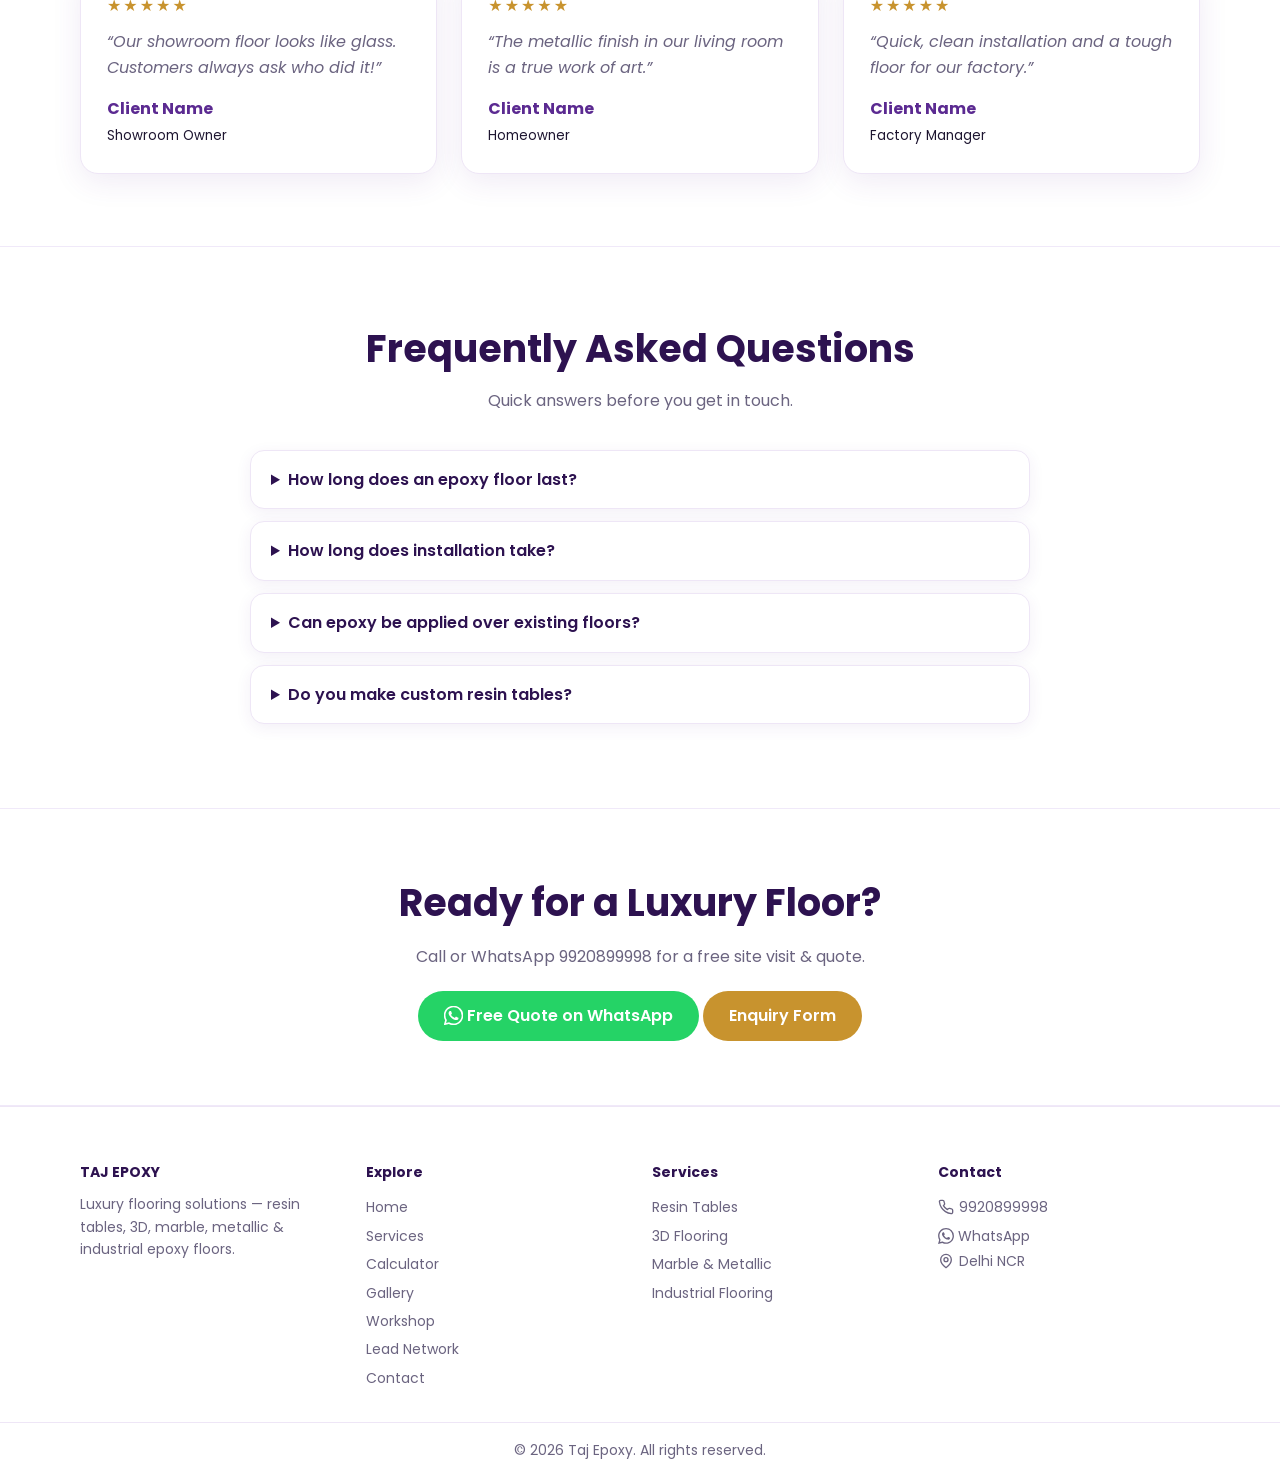
==== commit e717ae69: "Editable workshop: data-driven section/page + GitHub-token admin editor; add registration form" ====
--- a/index.html
+++ b/index.html
@@ -9,11 +9,7 @@
 <section><div class="w grid g2"><div class="ph" style="min-height:380px;background-image:url('https://images.unsplash.com/photo-1621905251189-08b45d6a269e?auto=format&fit=crop&w=1400&q=85');background-size:cover;background-position:center"></div><div><h2>Why Choose Taj Epoxy?</h2><p class="sub">Premium materials, expert applicators and flawless finishing.</p><div class="chips"><span><i class="i i-check"></i>Seamless & Waterproof</span><span><i class="i i-check"></i>Easy to Clean</span><span><i class="i i-check"></i>Long Lasting</span><span><i class="i i-check"></i>Custom Designs</span><span><i class="i i-check"></i>Expert Installation</span></div><br><a class="btn wa-btn" data-wa="Hi Taj Epoxy, I would like to talk to an expert about my flooring project."><i class="wai"></i>Talk To An Expert</a></div></div></section>
 <section><div class="w grid g2"><div><span class="tag" style="color:var(--p)">Signature Piece</span><h2>Resin River Tables</h2><p class="sub">Live-edge wood meets glowing, glass-clear resin. Dining, conference and coffee tables custom made to your size and colour.</p><div class="chips"><span>Live-Edge Wood</span><span>Custom Colours</span><span>UV Stable</span><span>Glass Finish</span></div><br><a class="btn wa-btn" data-wa="Hi Taj Epoxy, I want a custom resin river table. Size: ___ Wood: ___ Resin colour: ___"><i class="wai"></i>Order Custom Table</a></div><div class="ph" style="min-height:380px;background-image:url('https://images.unsplash.com/photo-1499933374294-4584851497cc?auto=format&fit=crop&w=1400&q=85');background-size:cover;background-position:center"></div></div></section>
 <section class="alt"><div class="w c"><h2>Our Process</h2><p class="sub">Simple, transparent and hassle-free from enquiry to handover.</p><div class="grid g3 steps" style="text-align:left"><div class="step"><h3>Free Consultation</h3><p>Share your space, style and budget with us.</p></div><div class="step"><h3>Design & Quote</h3><p>We suggest colours, finishes and a clear quotation.</p></div><div class="step"><h3>Surface Preparation</h3><p>Diamond grinding & repairs for a flawless base.</p></div><div class="step"><h3>Epoxy Application</h3><p>Expert layering, pigments and high-gloss finishing.</p></div></div></div></section>
-<section class="ws"><div class="w grid g2"><div><span class="badge"><i class="i i-flame"></i>Seats Limited</span><h2>Resin Table / Epoxy Flooring Workshop</h2><p class="sub">Learn professional techniques & start your high-profit business.</p><p style="font-size:22px;font-weight:600;margin-bottom:6px"><i class="i i-cal"></i>3, 4, 5 December &nbsp;·&nbsp; <i class="i i-pin"></i>Delhi</p>
-<div class="chips" style="margin-bottom:6px"><span>3D Flooring</span><span>Marble</span><span>Metallic</span><span>Industrial</span><span>Flakes & Granular</span><span>Parking</span></div>
-<div class="price"><div><b>₹14,999/-</b>Workshop Fee</div><div><b>₹2,000/-</b>Booking Amount</div></div>
-<div class="chips"><span><i class="i i-tool"></i>Practical Training</span><span><i class="i i-cap"></i>Expert Guidance</span><span><i class="i i-trend"></i>Business Support</span><span><i class="i i-award"></i>Certificate</span></div><br>
-<a class="btn wa-btn" data-wa="Hi Taj Epoxy, I want to book my seat for the Resin Table / Epoxy Flooring Workshop (3, 4, 5 Dec, Delhi). Please share payment details for the ₹2,000 booking amount."><i class="wai"></i>Book Your Seat</a> <a class="btn o" href="workshop.html">Full Details</a><p style="margin-top:14px;font-size:14px"><i class="i i-phone"></i>9920899998 · G Pay / UPI accepted</p></div><img src="assets/workshop-flyer.jpg" alt="Workshop flyer"></div></section>
+<section class="ws" id="ws-home"></section>
 <section><div class="w c"><h2>Recent Projects</h2><p class="sub">A glimpse of floors we've transformed.</p><div class="grid g3"><div class="ph" style="min-height:260px;background-image:url('https://images.unsplash.com/photo-1500375592092-40eb2168fd21?auto=format&fit=crop&w=1400&q=85');background-size:cover;background-position:center"></div><div class="ph" style="min-height:260px;background-image:url('https://images.unsplash.com/photo-1600607687939-ce8a6c25118c?auto=format&fit=crop&w=1400&q=85');background-size:cover;background-position:center"></div><div class="ph" style="min-height:260px;background-image:url('https://images.unsplash.com/photo-1581092160562-40aa08e78837?auto=format&fit=crop&w=1400&q=85');background-size:cover;background-position:center"></div></div><br><a class="btn" href="gallery.html">View Full Gallery</a></div></section>
 <section><div class="w grid g2"><div><span class="tag" style="color:var(--p)">Instant Estimate</span><h2>Epoxy Flooring Cost Calculator</h2><p class="sub">Pick a flooring system, enter your area and see the full material costing chart — process, consumption, rate and per sq ft cost — instantly.</p><a class="btn" href="calculator.html"><i class="i i-trend"></i>Calculate Your Cost</a></div><div class="card"><div class="b"><div class="ico"><i class="i i-waves"></i></div><h3>Industrial Epoxy Flooring (5mm)</h3><p>1,000 sq ft → material cost chart with primer, screed, topcoat & professional charges.</p><a class="wlink" href="calculator.html">Try the calculator →</a></div></div></div></section>
 <section class="alt"><div class="w c"><h2>What Clients Say</h2><p class="sub">Replace with real reviews.</p><div class="grid g3" style="text-align:left"><div class="quote"><span class="stars">★★★★★</span><p>“Our showroom floor looks like glass. Customers always ask who did it!”</p><b>Client Name</b><br><small>Showroom Owner</small></div><div class="quote"><span class="stars">★★★★★</span><p>“The metallic finish in our living room is a true work of art.”</p><b>Client Name</b><br><small>Homeowner</small></div><div class="quote"><span class="stars">★★★★★</span><p>“Quick, clean installation and a tough floor for our factory.”</p><b>Client Name</b><br><small>Factory Manager</small></div></div></div></section>
@@ -23,4 +19,4 @@
 <div><h4>Explore</h4><a href="index.html">Home</a><a href="services.html">Services</a><a href="calculator.html">Calculator</a><a href="gallery.html">Gallery</a><a href="workshop.html">Workshop</a><a href="leads.html">Lead Network</a><a href="contact.html">Contact</a></div>
 <div><h4>Services</h4><a href="services.html">Resin Tables</a><a href="services.html">3D Flooring</a><a href="services.html">Marble & Metallic</a><a href="services.html">Industrial Flooring</a></div>
 <div><h4>Contact</h4><a href="tel:+919920899998"><i class="i i-phone"></i>9920899998</a><a data-wa="Hi Taj Epoxy, I would like to know more about your services."><i class="wai"></i>WhatsApp</a><span><i class="i i-pin"></i>Delhi NCR</span></div></div>
-<div class="cp">© 2026 Taj Epoxy. All rights reserved.</div></footer><a class="wa" data-wa aria-label="Chat on WhatsApp"><i class="wai"></i></a><div class="mbar"><a href="tel:+919920899998"><i class="i i-phone"></i>Call</a><a data-wa><i class="wai"></i>WhatsApp</a></div><script src="script.js"></script></body></html>+<div class="cp">© 2026 Taj Epoxy. All rights reserved.</div></footer><a class="wa" data-wa aria-label="Chat on WhatsApp"><i class="wai"></i></a><div class="mbar"><a href="tel:+919920899998"><i class="i i-phone"></i>Call</a><a data-wa><i class="wai"></i>WhatsApp</a></div><script src="script.js"></script><script src="workshop.js"></script></body></html>
--- a/style.css
+++ b/style.css
@@ -84,3 +84,36 @@
 .cimg{width:100%;height:200px;object-fit:cover;display:block;transition:.4s}.card:hover .cimg{transform:scale(1.05)}.card{overflow:hidden}.card h3 a:hover{text-decoration:underline}
 .vlink{display:inline-block;margin:12px 18px 0 0;color:var(--p);font-weight:600;font-size:14px}.vlink:hover{text-decoration:underline}
 .lb{position:fixed;inset:0;background:#000d;display:none;place-items:center;z-index:50;cursor:zoom-out;padding:16px}.lb.on{display:grid}.lb img{max-width:94vw;max-height:92vh;border-radius:10px}
+
+/* ===== WHITE THEME: every section on a white background ===== */
+html,body{background:#fff}
+.tag{color:var(--p)}
+.btn.o{background:none;color:var(--p);border:2px solid var(--p)}.btn.o:hover{background:var(--p);color:#fff}
+/* hero */
+.hero{background:#fff;color:var(--t);border-bottom:1px solid #f0e9f9}.hero p{color:var(--m)}.hero h1{color:var(--pd)}.hero h1 em{color:var(--p)}
+.hero .ph{box-shadow:0 20px 50px #5b2a9133}
+/* inner-page heroes */
+.ph-hero{background:#fff;color:var(--m);border-bottom:1px solid #f0e9f9}.ph-hero h1{color:var(--pd)}
+.ph-hero h1::after{content:"";display:block;width:72px;height:4px;border-radius:4px;background:linear-gradient(90deg,var(--p),var(--g));margin:14px auto 0}
+/* sections: white, separated by hairlines */
+section.alt{background:#fff;border-top:1px solid #f0e9f9;border-bottom:1px solid #f0e9f9}
+.card,.step,.quote,details,.guide,.areabox,.tab{border:1px solid #eee6f6}.tab.on{border-color:var(--p)}
+/* stats */
+.stats{background:#fff;color:var(--t);border-bottom:1px solid #f0e9f9}.stats b{color:var(--p)}
+/* CTA bands */
+.band{background:#fff;color:var(--m);border-top:1px solid #f0e9f9;border-bottom:1px solid #f0e9f9}.band h2{color:var(--pd)}
+/* home workshop section */
+.ws{background:#fff;color:var(--t);border-top:1px solid #f0e9f9;border-bottom:1px solid #f0e9f9}.ws h2{color:var(--pd)}.ws .sub{color:var(--m)}
+.ws .price div{background:var(--pl)}.ws .price b{color:var(--p)}.ws .chips span{background:var(--pl);color:var(--p)}.ws img{box-shadow:0 14px 40px #5b2a9133}
+/* lead package card */
+.lead-card{background:#fff;color:var(--t);border:1px solid #e6dcf3;box-shadow:0 14px 44px #5b2a9122}.lead-card .big{color:var(--p)}
+.lead-card p{color:var(--m)!important}.lead-card p[style*="font-size:18px"]{color:var(--pd)!important}#qtot{color:var(--p)!important}
+.qty button{border-color:#d9cdeb;color:var(--p)}.qty button.on{background:var(--p);border-color:var(--p);color:#fff}
+/* footer */
+footer{background:#fff;color:var(--m);border-top:1px solid #eee6f6}footer h4{color:var(--pd)}footer a:hover{color:var(--p)}.cp{border-top:1px solid #eee6f6}
+.adm-card{background:#fff;border:1px solid #eee6f6;border-radius:16px;padding:24px;box-shadow:0 8px 30px #5b2a9118;margin-bottom:20px}
+.fld{display:grid;gap:6px;font-weight:600;font-size:14px;margin-bottom:14px}.fld small{font-weight:400;color:var(--m)}.fg{display:grid;grid-template-columns:1fr 1fr;gap:14px}
+.msg{padding:12px 16px;border-radius:12px;margin:14px 0;font-size:14px}.msg.ok{background:#e8f8ee;color:#126b36}.msg.err{background:#fdecec;color:#a32020}.msg.info{background:var(--pl);color:var(--pd)}.msg a{text-decoration:underline;font-weight:600}
+.thumb{max-width:220px;border-radius:12px;margin-top:8px;border:1px solid #eee6f6}.pvbox{position:sticky;top:90px}.pvbox .ws{border:1px solid #eee6f6;border-radius:16px;padding:24px 0}.pvbox .w{padding:0 18px}
+.adm-card ol{padding-left:20px;font-size:14px;color:var(--m)}.adm-card ol li{margin-bottom:6px}.adm-card code{background:var(--pl);padding:1px 6px;border-radius:6px;color:var(--pd)}
+@media(max-width:560px){.fg{grid-template-columns:1fr}}
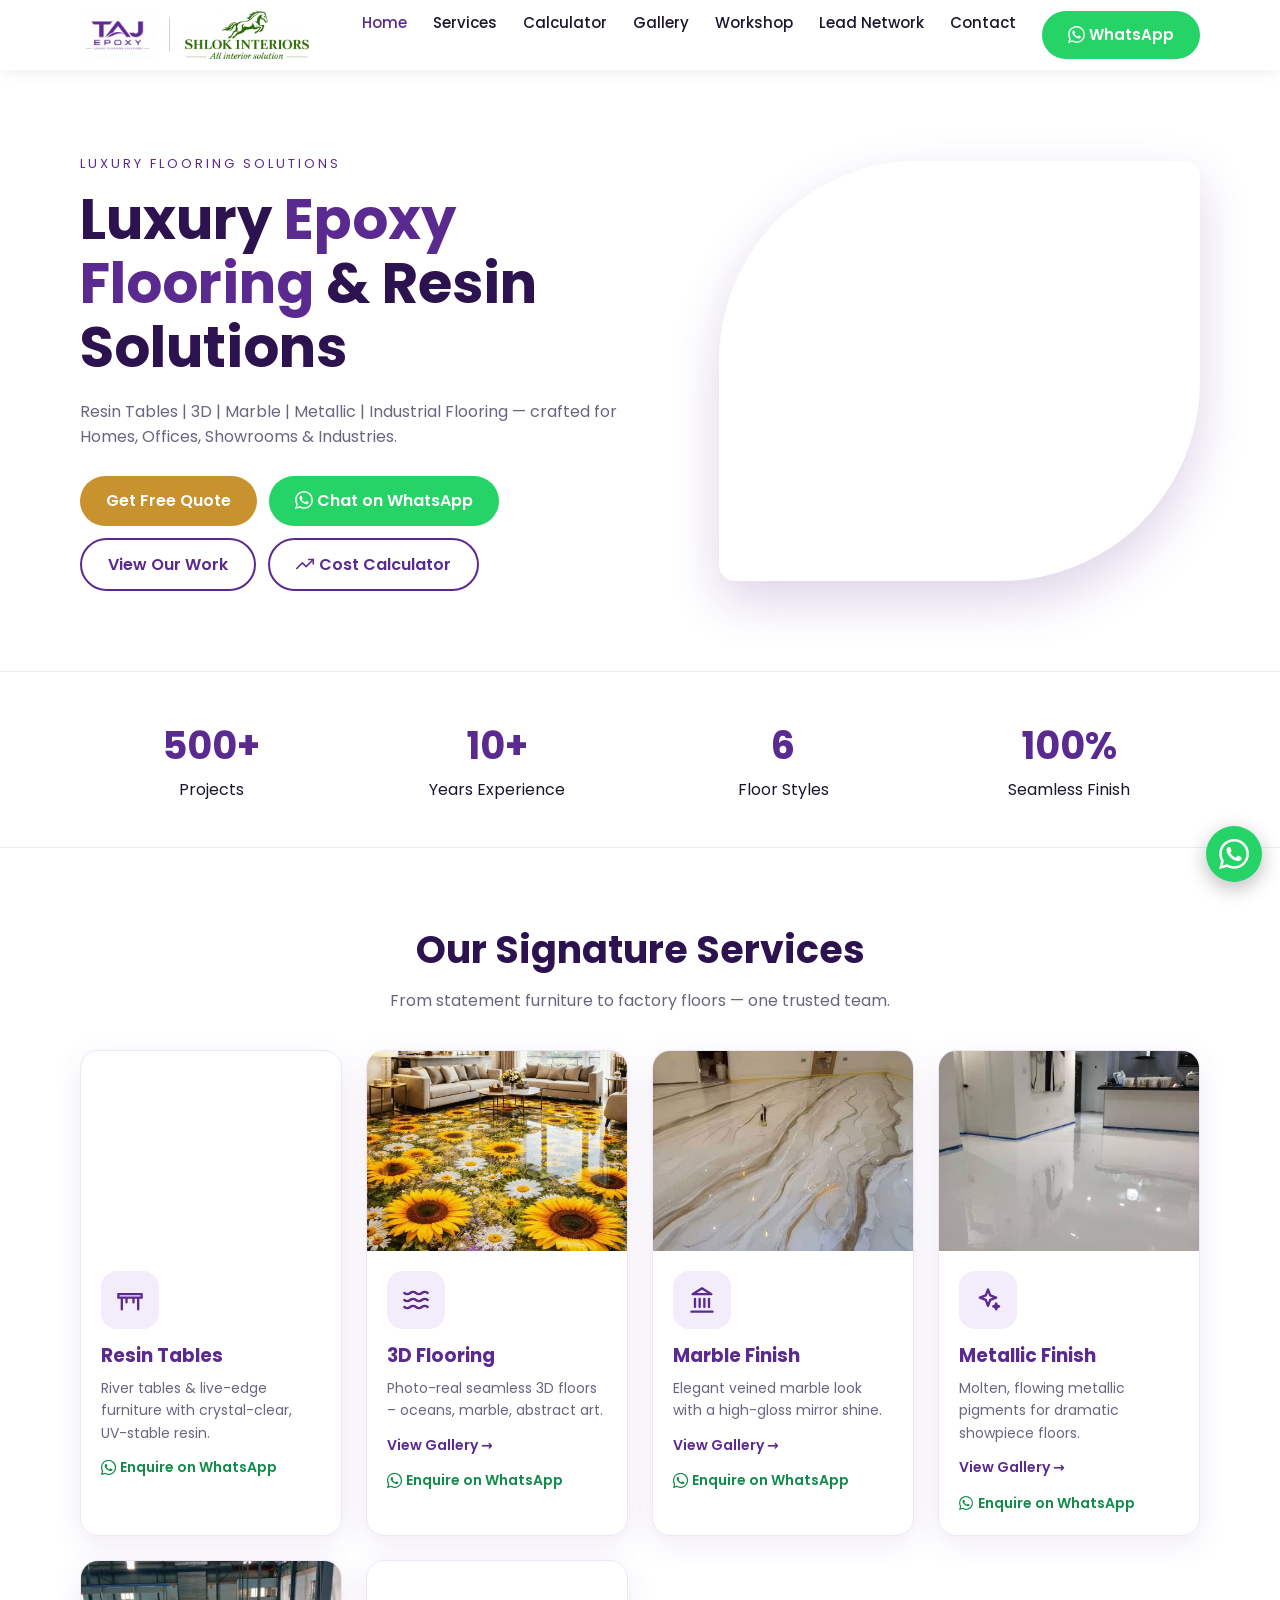
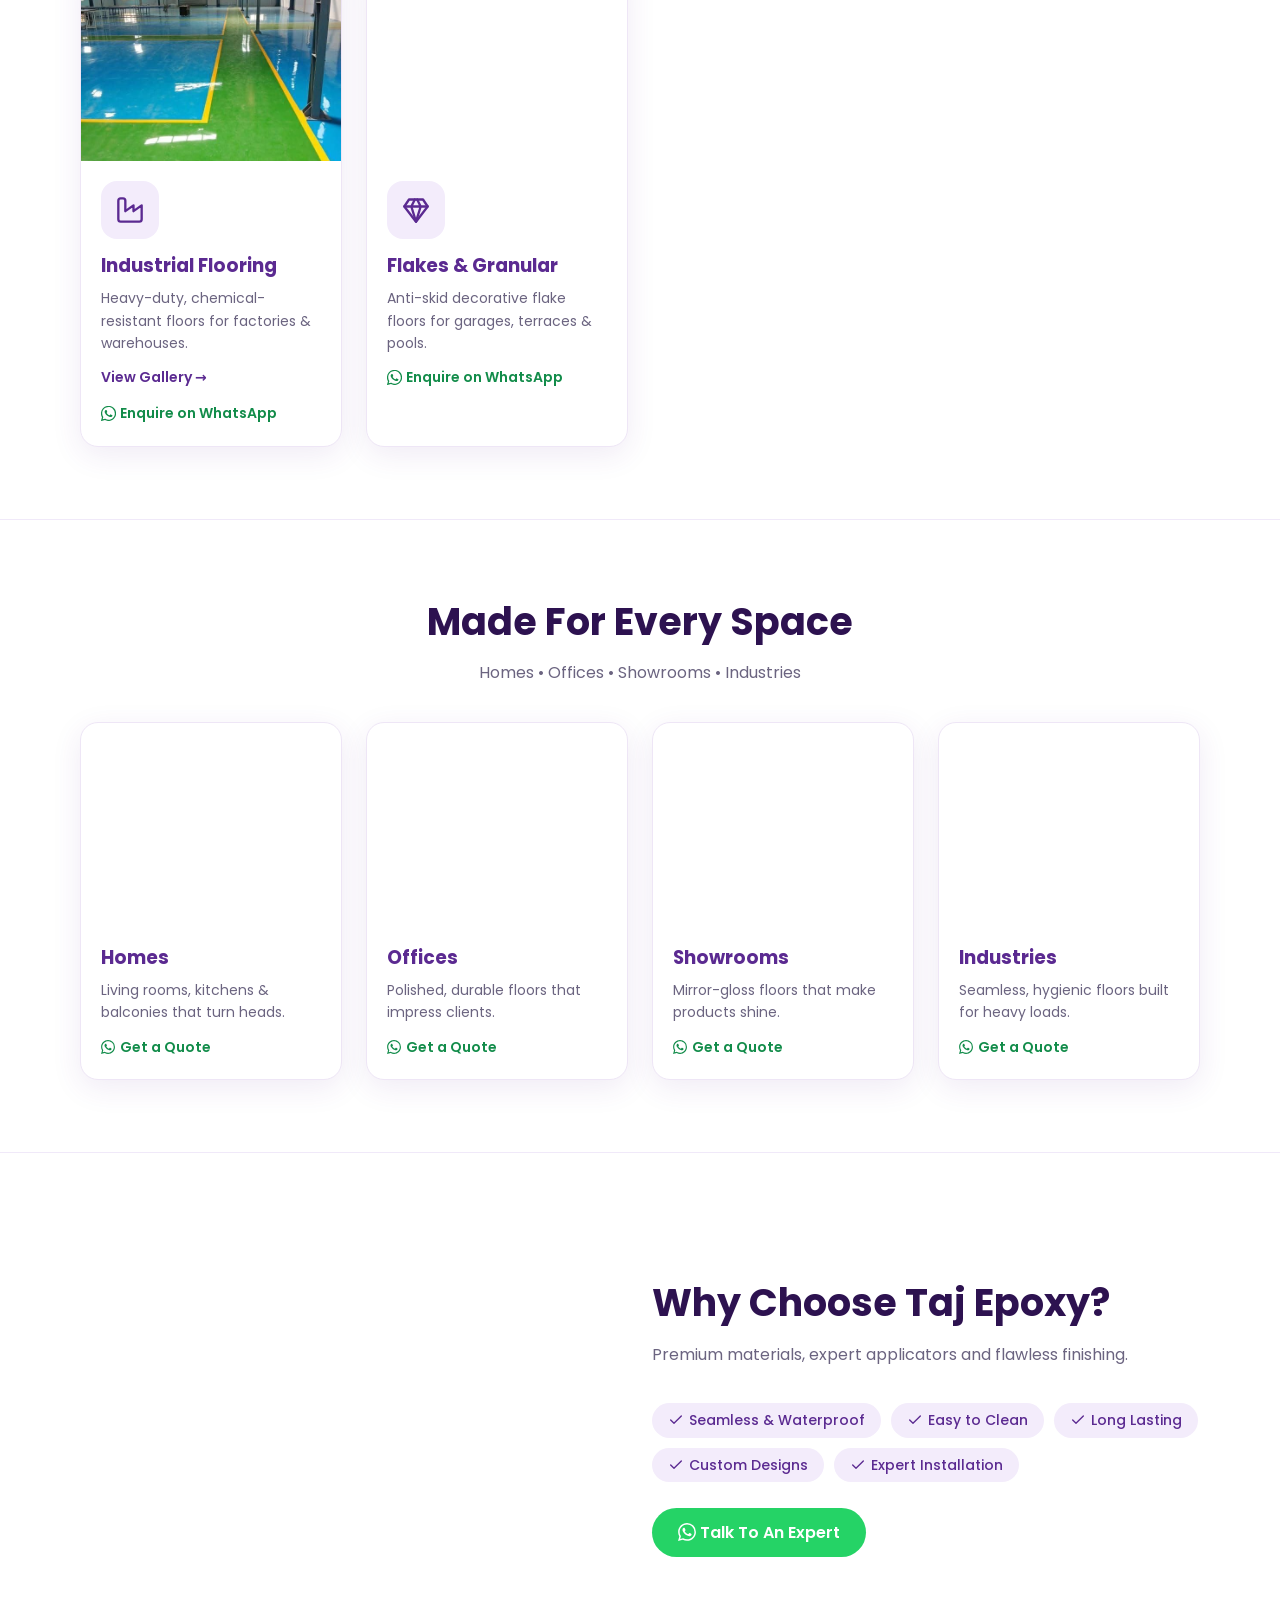
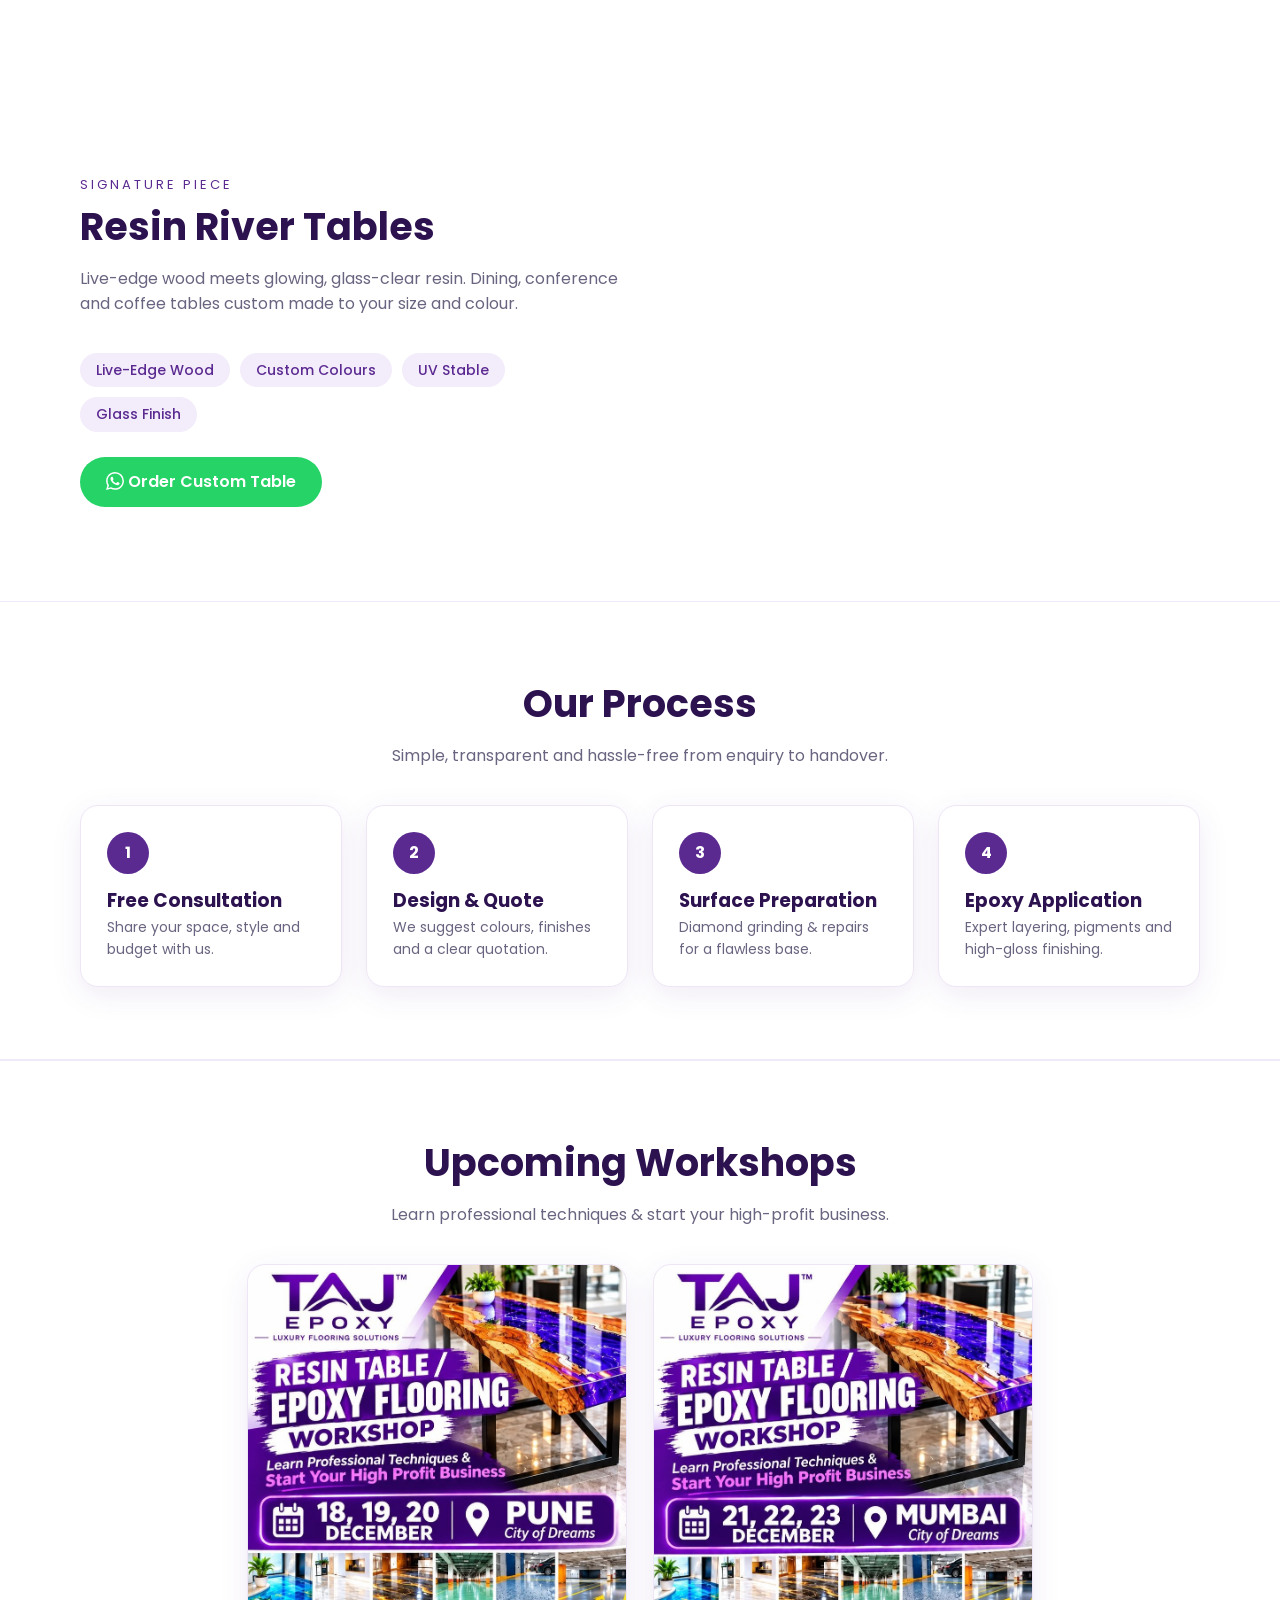
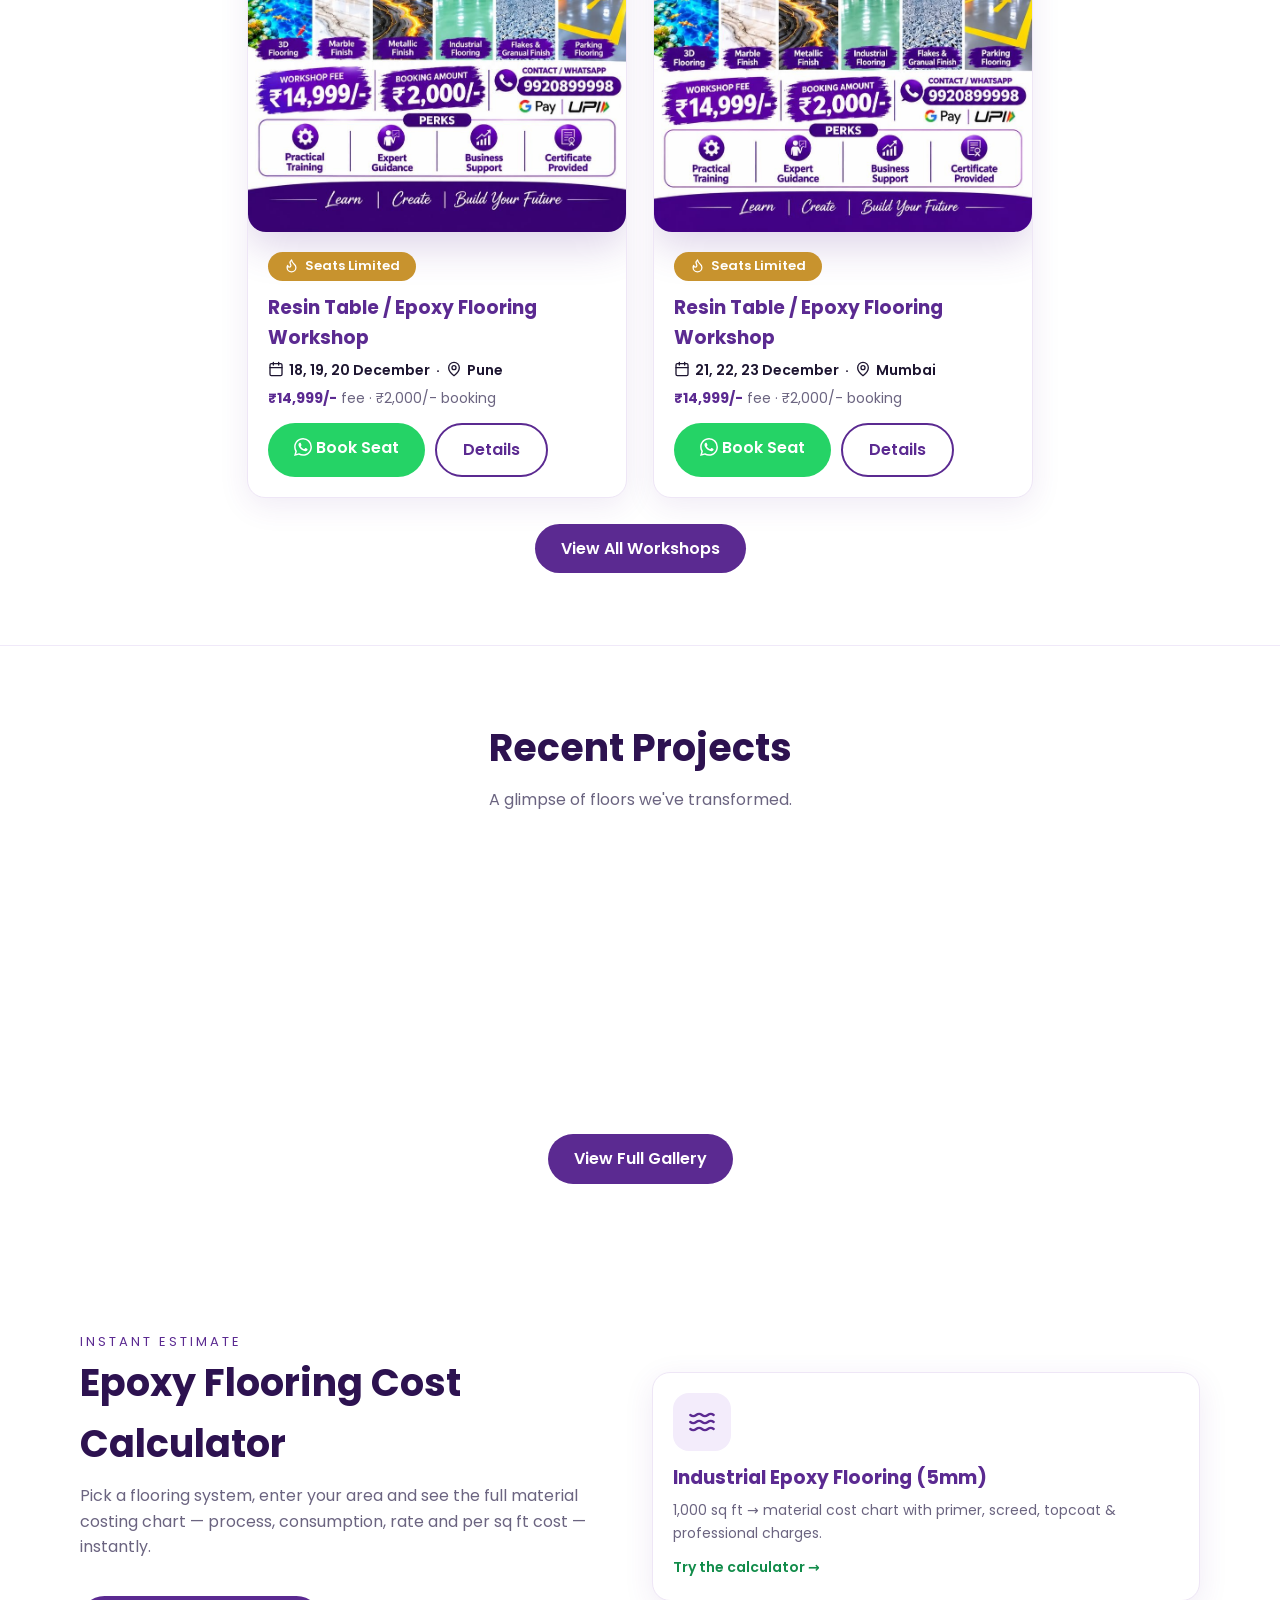
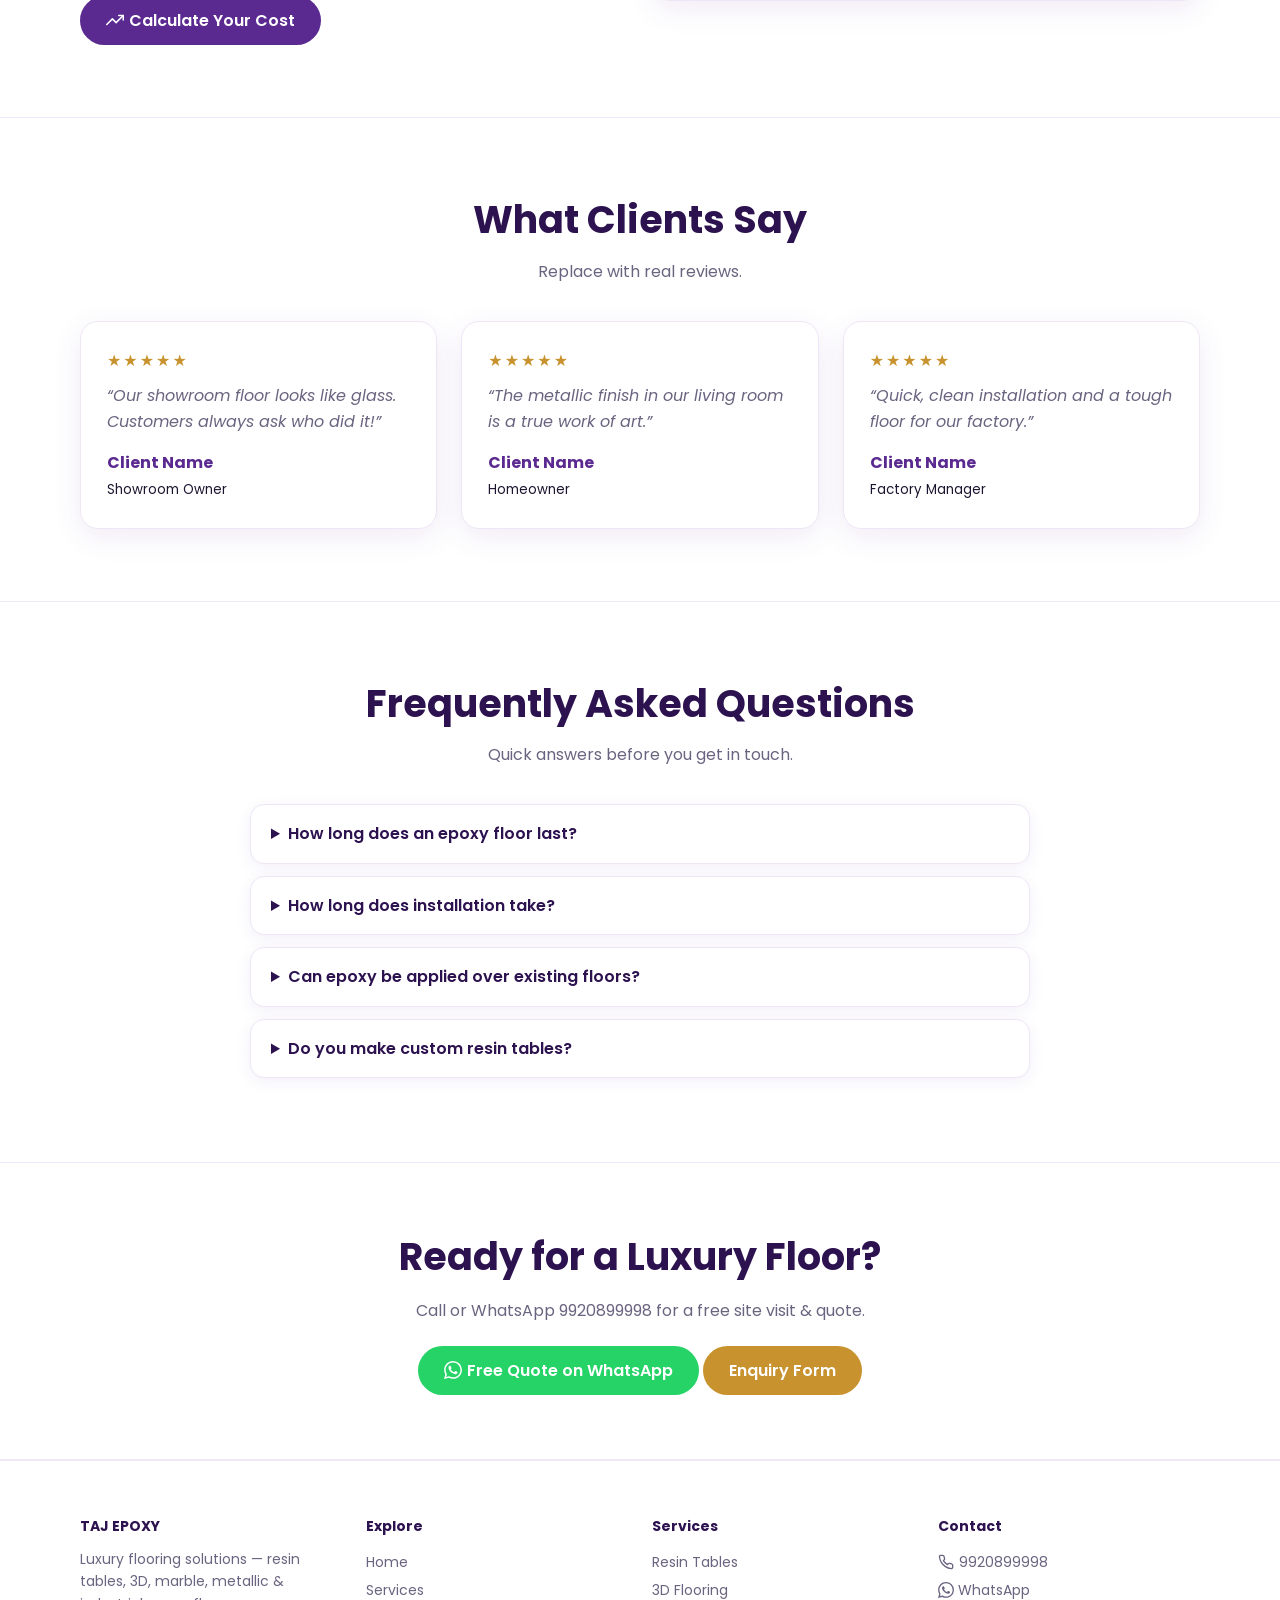
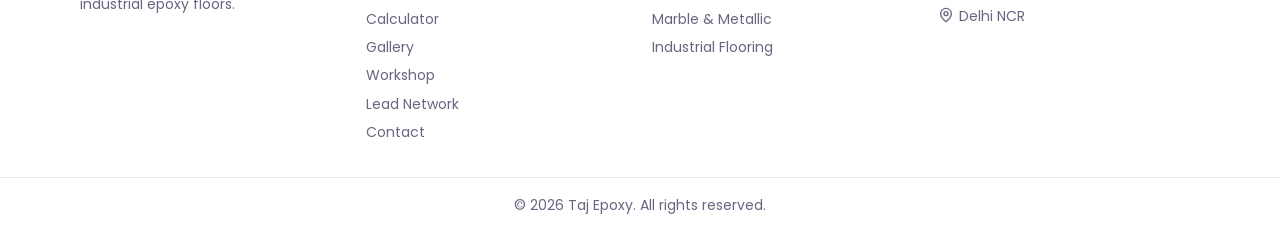
==== commit 0be228c8: "Workshops: add Pune (18-20 Dec) and Mumbai (21-23 Dec); hide Delhi" ====
--- a/index.html
+++ b/index.html
@@ -9,7 +9,7 @@
 <section><div class="w grid g2"><div class="ph" style="min-height:380px;background-image:url('https://images.unsplash.com/photo-1621905251189-08b45d6a269e?auto=format&fit=crop&w=1400&q=85');background-size:cover;background-position:center"></div><div><h2>Why Choose Taj Epoxy?</h2><p class="sub">Premium materials, expert applicators and flawless finishing.</p><div class="chips"><span><i class="i i-check"></i>Seamless & Waterproof</span><span><i class="i i-check"></i>Easy to Clean</span><span><i class="i i-check"></i>Long Lasting</span><span><i class="i i-check"></i>Custom Designs</span><span><i class="i i-check"></i>Expert Installation</span></div><br><a class="btn wa-btn" data-wa="Hi Taj Epoxy, I would like to talk to an expert about my flooring project."><i class="wai"></i>Talk To An Expert</a></div></div></section>
 <section><div class="w grid g2"><div><span class="tag" style="color:var(--p)">Signature Piece</span><h2>Resin River Tables</h2><p class="sub">Live-edge wood meets glowing, glass-clear resin. Dining, conference and coffee tables custom made to your size and colour.</p><div class="chips"><span>Live-Edge Wood</span><span>Custom Colours</span><span>UV Stable</span><span>Glass Finish</span></div><br><a class="btn wa-btn" data-wa="Hi Taj Epoxy, I want a custom resin river table. Size: ___ Wood: ___ Resin colour: ___"><i class="wai"></i>Order Custom Table</a></div><div class="ph" style="min-height:380px;background-image:url('https://images.unsplash.com/photo-1499933374294-4584851497cc?auto=format&fit=crop&w=1400&q=85');background-size:cover;background-position:center"></div></div></section>
 <section class="alt"><div class="w c"><h2>Our Process</h2><p class="sub">Simple, transparent and hassle-free from enquiry to handover.</p><div class="grid g3 steps" style="text-align:left"><div class="step"><h3>Free Consultation</h3><p>Share your space, style and budget with us.</p></div><div class="step"><h3>Design & Quote</h3><p>We suggest colours, finishes and a clear quotation.</p></div><div class="step"><h3>Surface Preparation</h3><p>Diamond grinding & repairs for a flawless base.</p></div><div class="step"><h3>Epoxy Application</h3><p>Expert layering, pigments and high-gloss finishing.</p></div></div></div></section>
-<section class="ws" id="ws-home"></section>
+<section class="ws" id="ws-home" style="display:none"></section>
 <section><div class="w c"><h2>Recent Projects</h2><p class="sub">A glimpse of floors we've transformed.</p><div class="grid g3"><div class="ph" style="min-height:260px;background-image:url('https://images.unsplash.com/photo-1500375592092-40eb2168fd21?auto=format&fit=crop&w=1400&q=85');background-size:cover;background-position:center"></div><div class="ph" style="min-height:260px;background-image:url('https://images.unsplash.com/photo-1600607687939-ce8a6c25118c?auto=format&fit=crop&w=1400&q=85');background-size:cover;background-position:center"></div><div class="ph" style="min-height:260px;background-image:url('https://images.unsplash.com/photo-1581092160562-40aa08e78837?auto=format&fit=crop&w=1400&q=85');background-size:cover;background-position:center"></div></div><br><a class="btn" href="gallery.html">View Full Gallery</a></div></section>
 <section><div class="w grid g2"><div><span class="tag" style="color:var(--p)">Instant Estimate</span><h2>Epoxy Flooring Cost Calculator</h2><p class="sub">Pick a flooring system, enter your area and see the full material costing chart — process, consumption, rate and per sq ft cost — instantly.</p><a class="btn" href="calculator.html"><i class="i i-trend"></i>Calculate Your Cost</a></div><div class="card"><div class="b"><div class="ico"><i class="i i-waves"></i></div><h3>Industrial Epoxy Flooring (5mm)</h3><p>1,000 sq ft → material cost chart with primer, screed, topcoat & professional charges.</p><a class="wlink" href="calculator.html">Try the calculator →</a></div></div></div></section>
 <section class="alt"><div class="w c"><h2>What Clients Say</h2><p class="sub">Replace with real reviews.</p><div class="grid g3" style="text-align:left"><div class="quote"><span class="stars">★★★★★</span><p>“Our showroom floor looks like glass. Customers always ask who did it!”</p><b>Client Name</b><br><small>Showroom Owner</small></div><div class="quote"><span class="stars">★★★★★</span><p>“The metallic finish in our living room is a true work of art.”</p><b>Client Name</b><br><small>Homeowner</small></div><div class="quote"><span class="stars">★★★★★</span><p>“Quick, clean installation and a tough floor for our factory.”</p><b>Client Name</b><br><small>Factory Manager</small></div></div></div></section>
--- a/style.css
+++ b/style.css
@@ -117,3 +117,8 @@
 .thumb{max-width:220px;border-radius:12px;margin-top:8px;border:1px solid #eee6f6}.pvbox{position:sticky;top:90px}.pvbox .ws{border:1px solid #eee6f6;border-radius:16px;padding:24px 0}.pvbox .w{padding:0 18px}
 .adm-card ol{padding-left:20px;font-size:14px;color:var(--m)}.adm-card ol li{margin-bottom:6px}.adm-card code{background:var(--pl);padding:1px 6px;border-radius:6px;color:var(--pd)}
 @media(max-width:560px){.fg{grid-template-columns:1fr}}
+.wl{display:grid;gap:8px;margin-bottom:14px}.wl button{text-align:left;background:#fff;border:1.5px solid #e6dcf3;border-radius:12px;padding:10px 14px;font:inherit;cursor:pointer;display:grid;gap:2px;color:var(--t)}
+.wl button small{color:var(--m)}.wl button.on{border-color:var(--p);background:var(--pl)}.acts{display:flex;gap:8px;flex-wrap:wrap;margin-bottom:18px}.acts .btn{padding:7px 16px;font-size:13px;cursor:pointer}
+.wsb{padding:46px 0;border-bottom:1px solid #f0e9f9;scroll-margin-top:80px}.wsb:last-child{border-bottom:0}.rev>div:first-child{order:2}
+@media(max-width:820px){.rev>div:first-child{order:0}}
+.wsgrid{display:grid;gap:26px;grid-template-columns:repeat(auto-fit,minmax(280px,380px));justify-content:center}.wsgrid .card{display:flex;flex-direction:column}.wsgrid .card .b{flex:1}
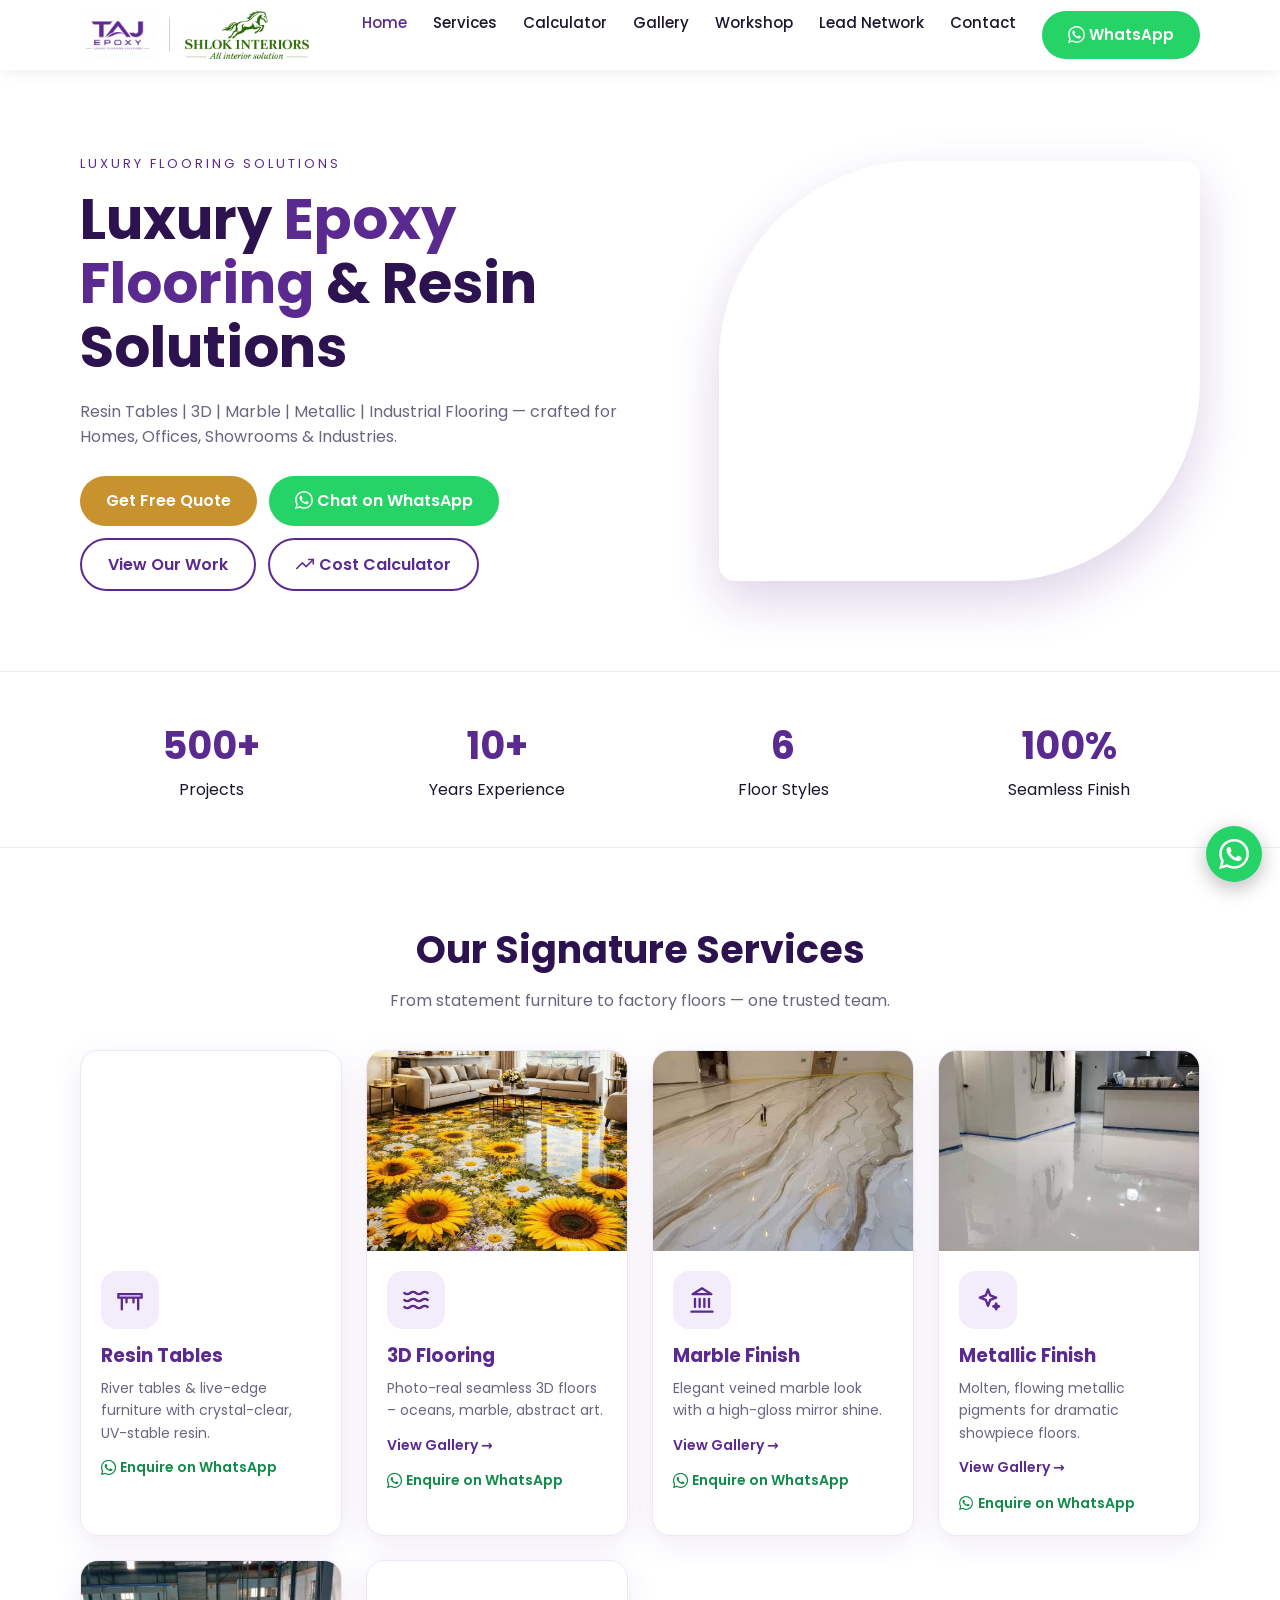
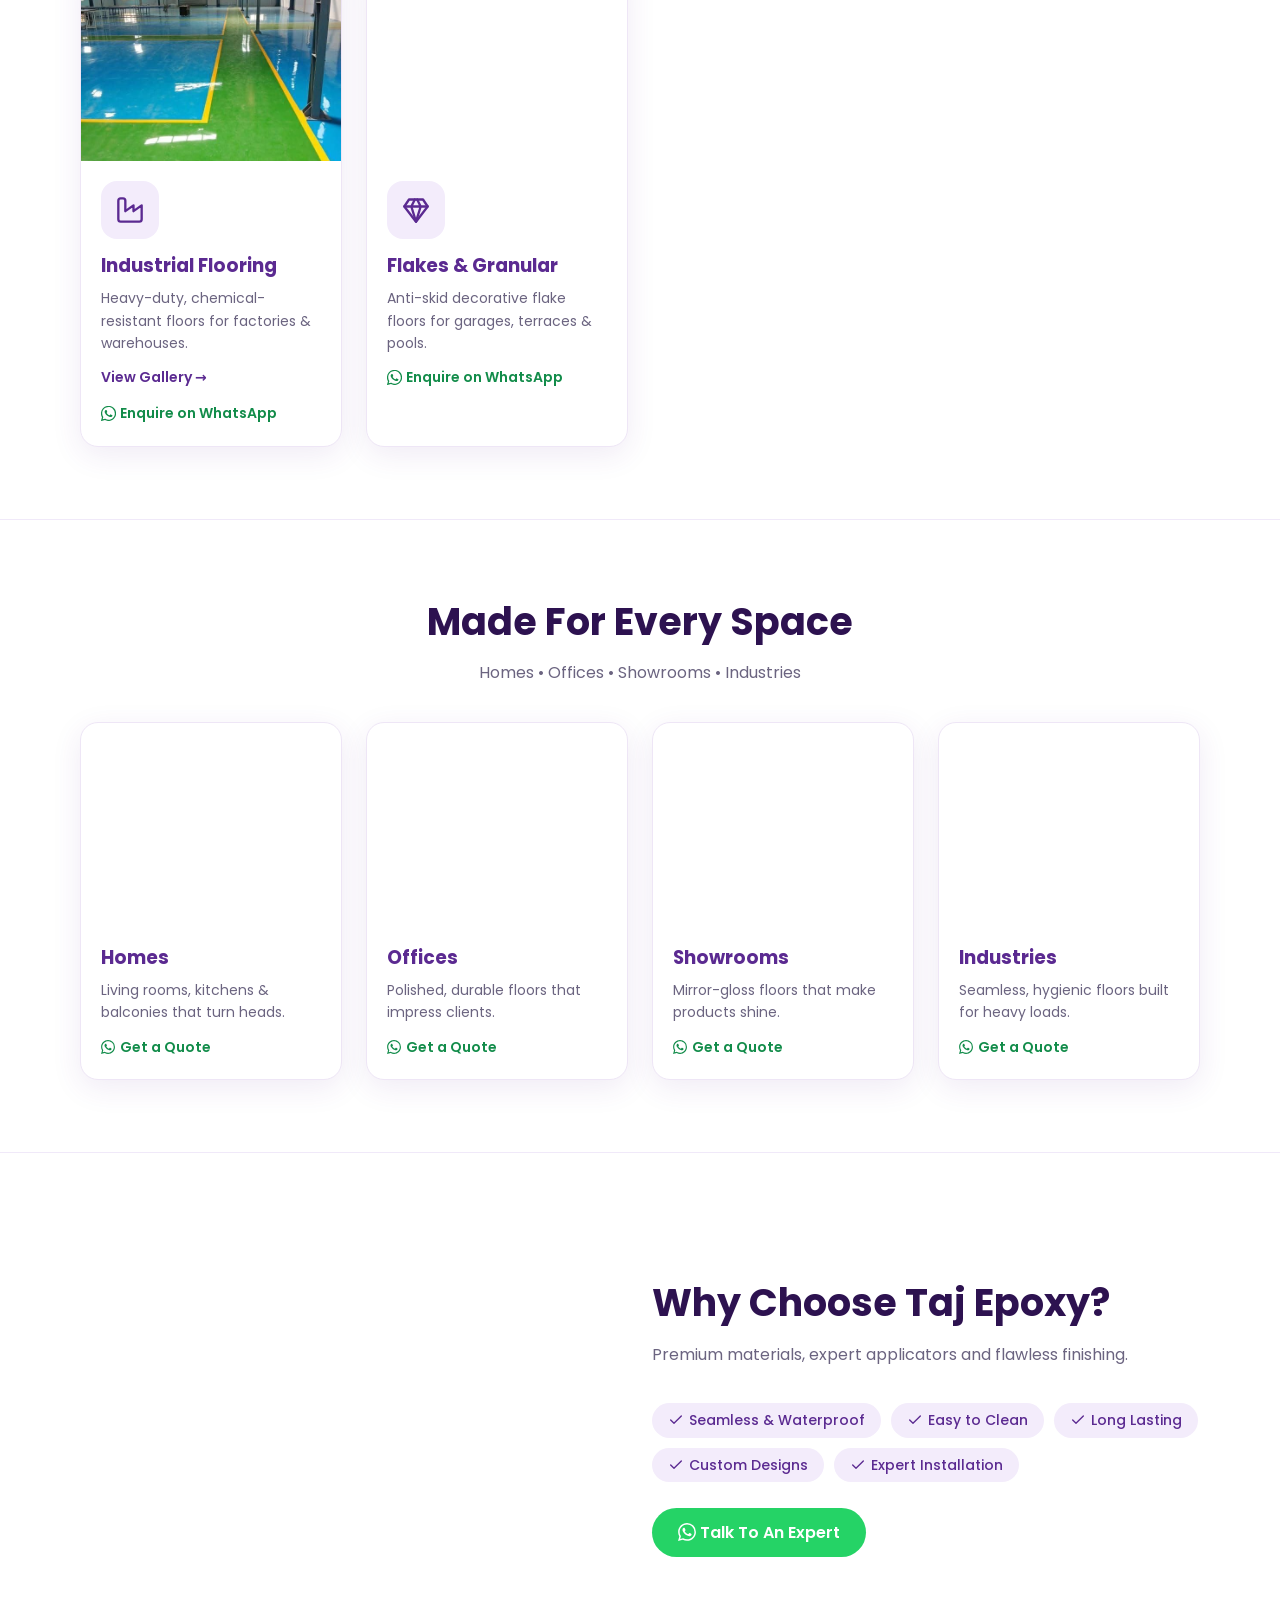
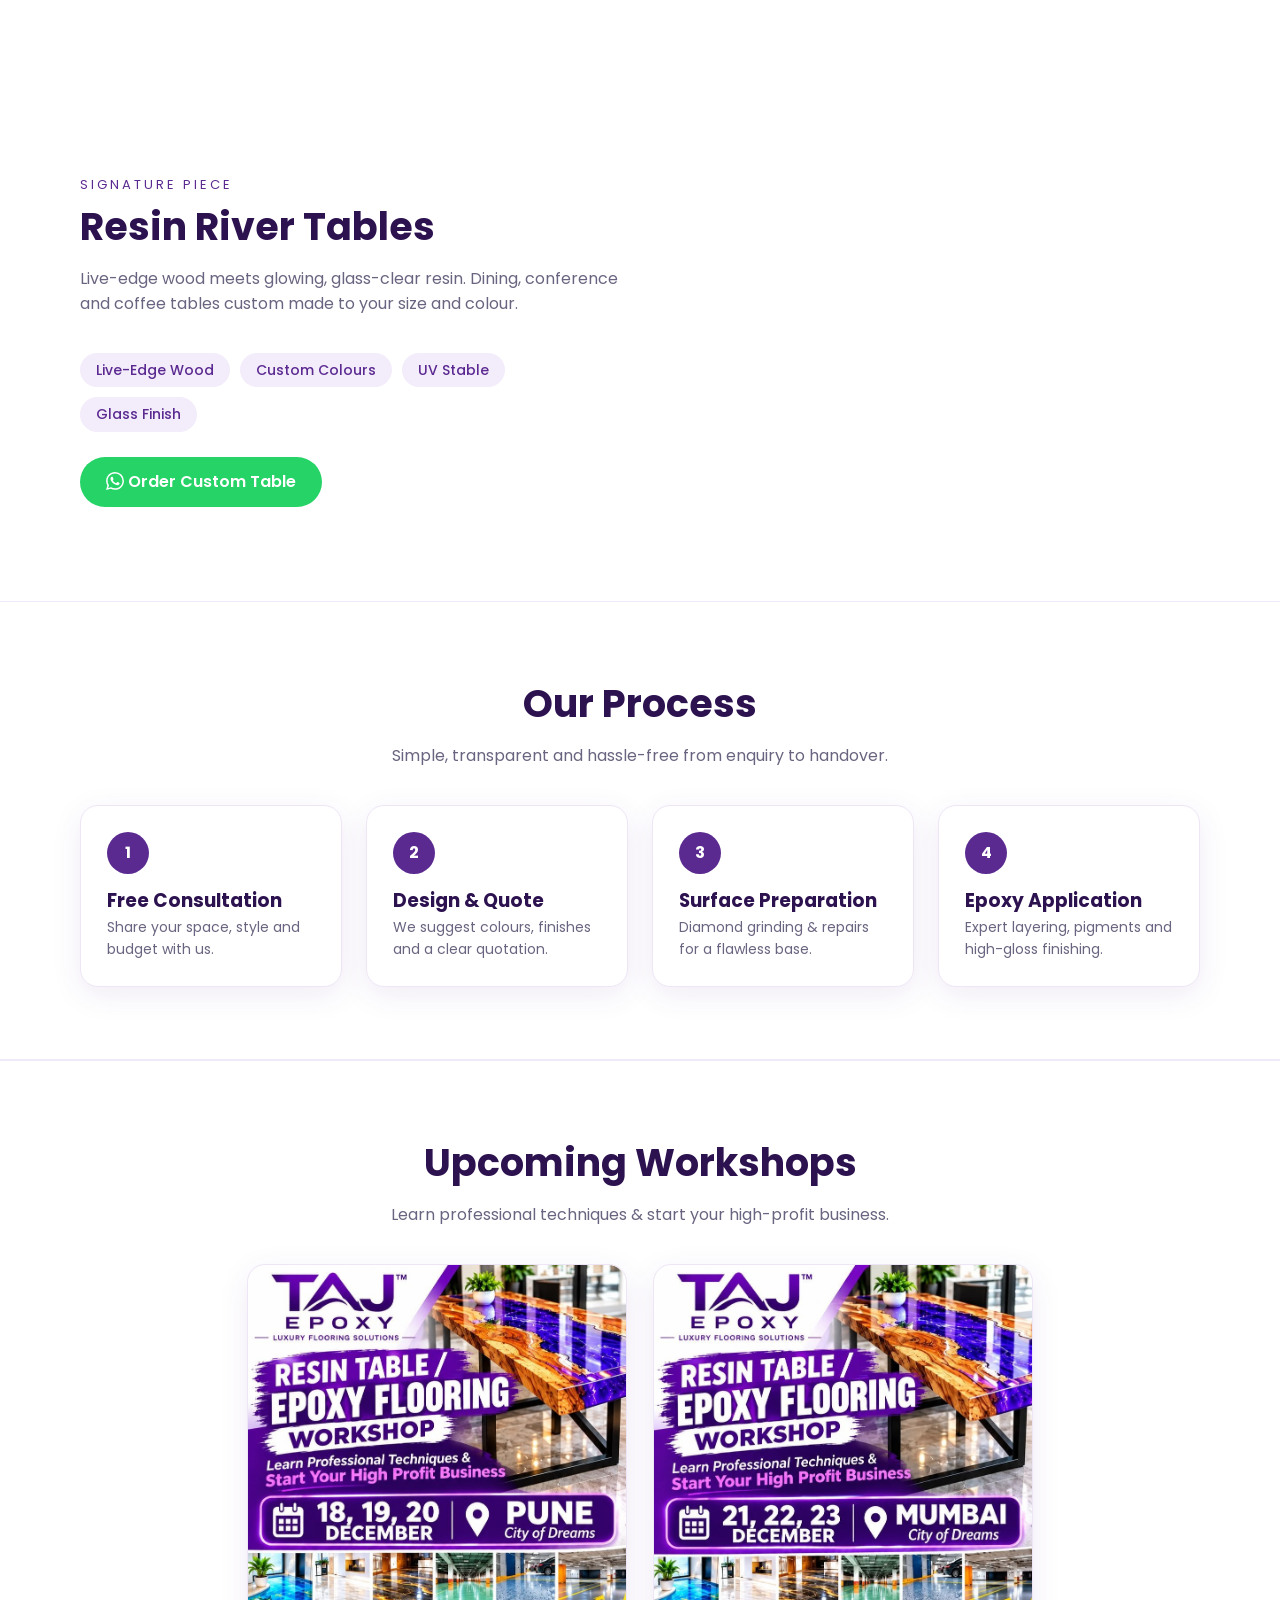
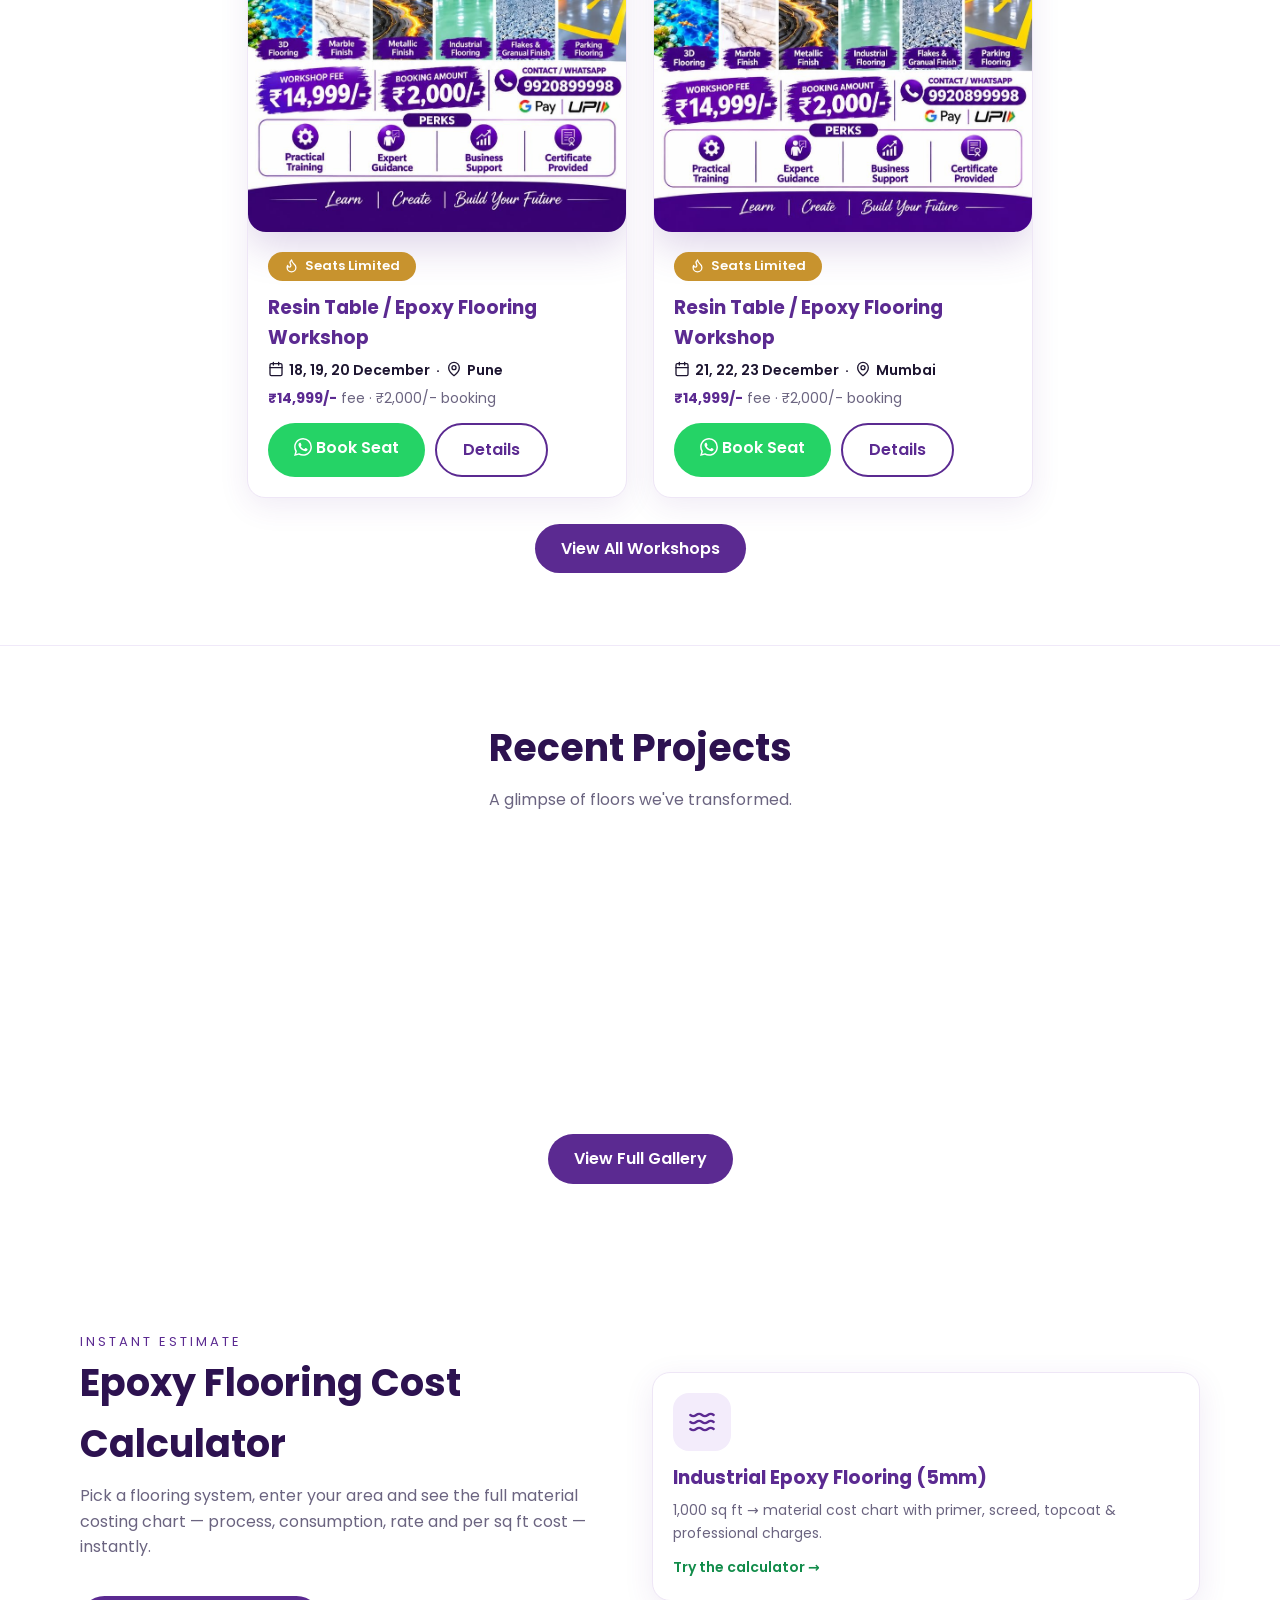
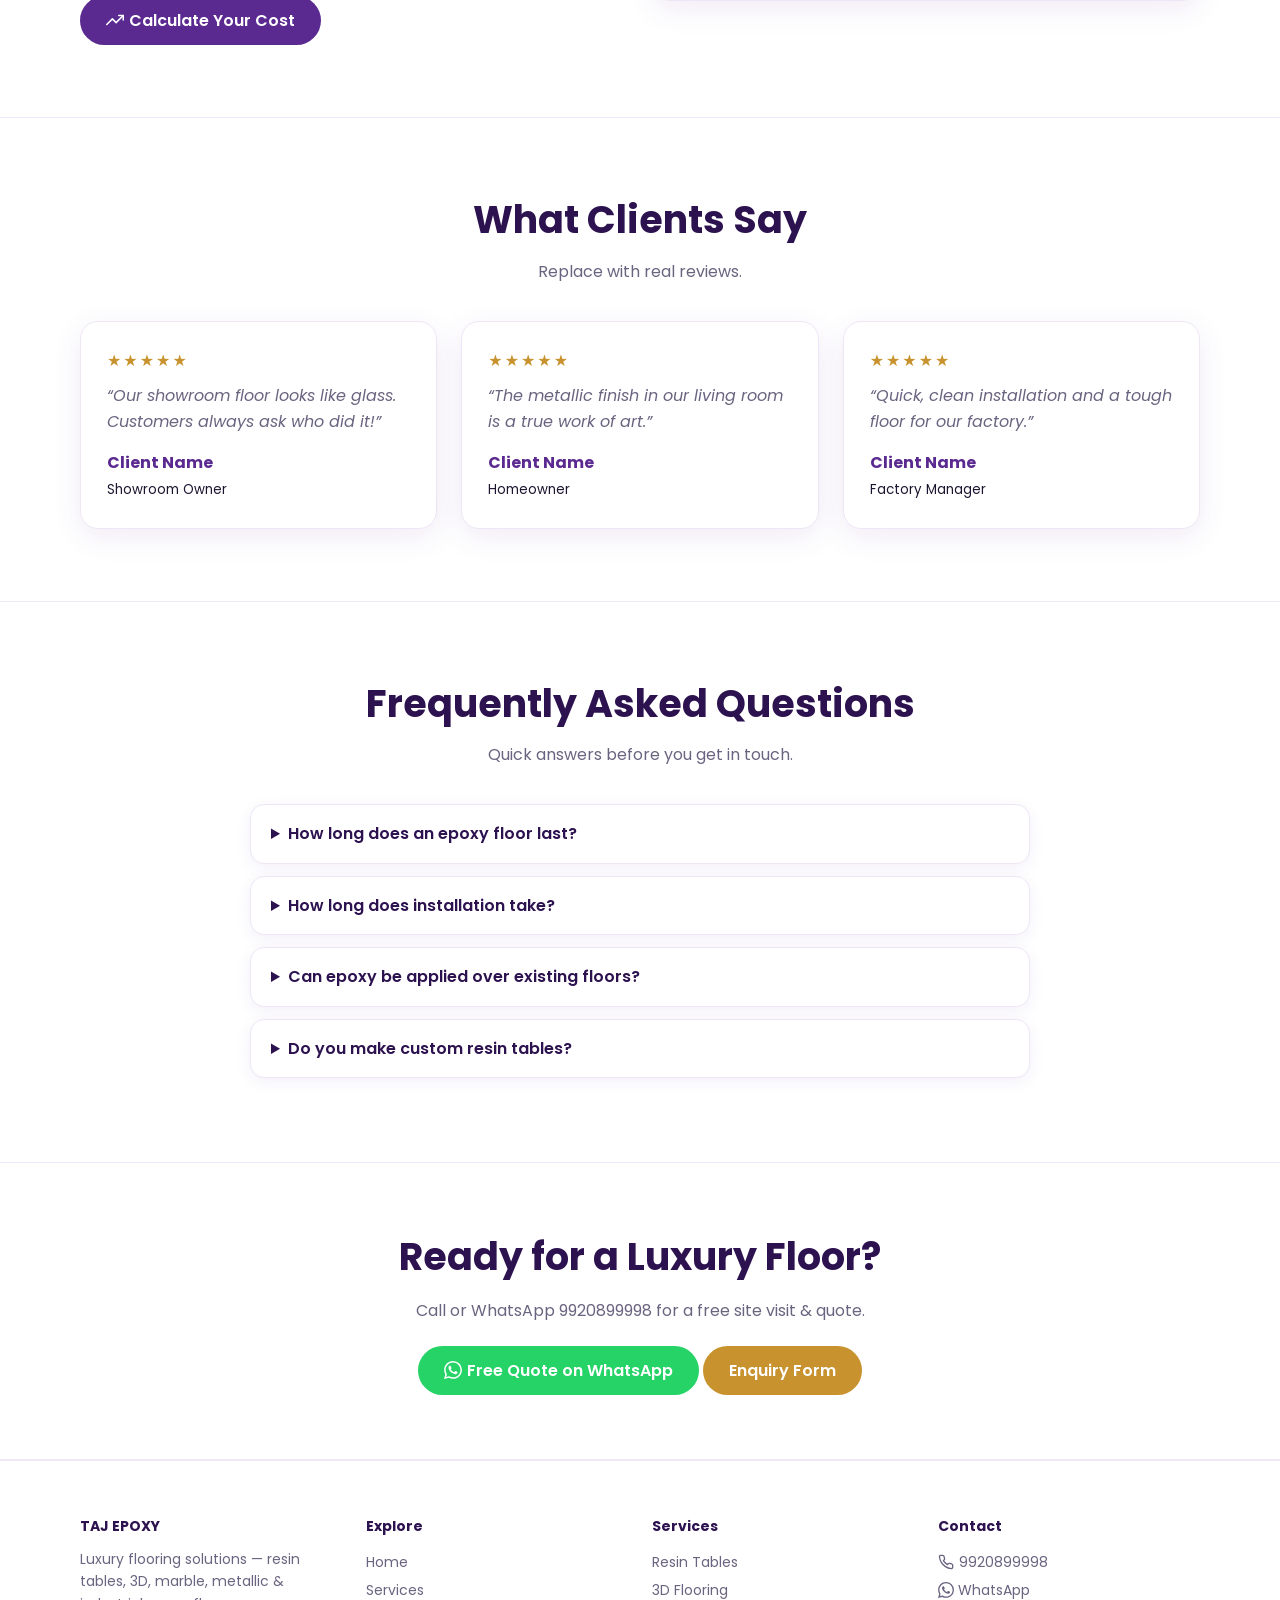
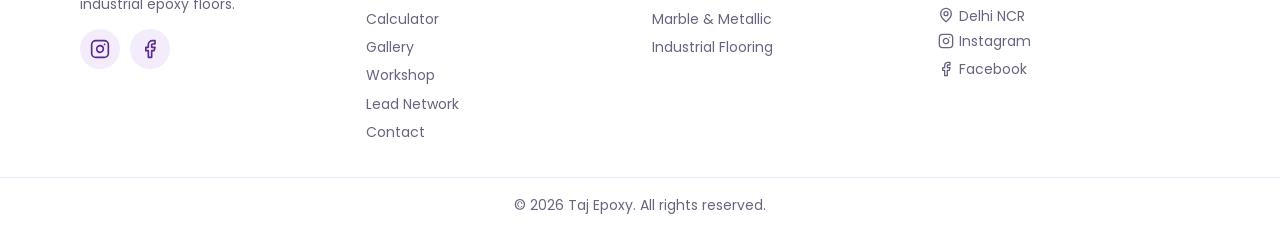
==== commit c768b364: "Add Instagram and Facebook links (footer on all pages, contact page)" ====
--- a/index.html
+++ b/index.html
@@ -15,8 +15,8 @@
 <section class="alt"><div class="w c"><h2>What Clients Say</h2><p class="sub">Replace with real reviews.</p><div class="grid g3" style="text-align:left"><div class="quote"><span class="stars">★★★★★</span><p>“Our showroom floor looks like glass. Customers always ask who did it!”</p><b>Client Name</b><br><small>Showroom Owner</small></div><div class="quote"><span class="stars">★★★★★</span><p>“The metallic finish in our living room is a true work of art.”</p><b>Client Name</b><br><small>Homeowner</small></div><div class="quote"><span class="stars">★★★★★</span><p>“Quick, clean installation and a tough floor for our factory.”</p><b>Client Name</b><br><small>Factory Manager</small></div></div></div></section>
 <section><div class="w c"><h2>Frequently Asked Questions</h2><p class="sub">Quick answers before you get in touch.</p><div class="faq" style="text-align:left"><details><summary>How long does an epoxy floor last?</summary><p>With proper care, quality epoxy floors last many years and resist stains, water and abrasion.</p></details><details><summary>How long does installation take?</summary><p>Most residential floors take 2–4 days including curing; larger projects vary.</p></details><details><summary>Can epoxy be applied over existing floors?</summary><p>Usually yes, after inspection and surface preparation.</p></details><details><summary>Do you make custom resin tables?</summary><p>Yes — choose the wood, resin colour and size, and we craft it to order.</p></details></div></div></section>
 <section class="band"><div class="w"><h2>Ready for a Luxury Floor?</h2><p style="margin:10px 0 22px">Call or WhatsApp 9920899998 for a free site visit & quote.</p><a class="btn wa-btn" data-wa="Hi Taj Epoxy, please arrange a free site visit and quote."><i class="wai"></i>Free Quote on WhatsApp</a> <a class="btn g" href="contact.html">Enquiry Form</a></div></section>
-<footer><div class="w grid"><div><h4>TAJ EPOXY</h4>Luxury flooring solutions — resin tables, 3D, marble, metallic & industrial epoxy floors.</div>
+<footer><div class="w grid"><div><h4>TAJ EPOXY</h4>Luxury flooring solutions — resin tables, 3D, marble, metallic & industrial epoxy floors.<div class="soc"><a href="https://www.instagram.com/taj_epoxy/" target="_blank" rel="noopener" aria-label="Taj Epoxy on Instagram"><i class="i i-instagram"></i></a><a href="https://www.facebook.com/share/1DwdiSw9Jn/" target="_blank" rel="noopener" aria-label="Taj Epoxy on Facebook"><i class="i i-facebook"></i></a></div></div>
 <div><h4>Explore</h4><a href="index.html">Home</a><a href="services.html">Services</a><a href="calculator.html">Calculator</a><a href="gallery.html">Gallery</a><a href="workshop.html">Workshop</a><a href="leads.html">Lead Network</a><a href="contact.html">Contact</a></div>
 <div><h4>Services</h4><a href="services.html">Resin Tables</a><a href="services.html">3D Flooring</a><a href="services.html">Marble & Metallic</a><a href="services.html">Industrial Flooring</a></div>
-<div><h4>Contact</h4><a href="tel:+919920899998"><i class="i i-phone"></i>9920899998</a><a data-wa="Hi Taj Epoxy, I would like to know more about your services."><i class="wai"></i>WhatsApp</a><span><i class="i i-pin"></i>Delhi NCR</span></div></div>
+<div><h4>Contact</h4><a href="tel:+919920899998"><i class="i i-phone"></i>9920899998</a><a data-wa="Hi Taj Epoxy, I would like to know more about your services."><i class="wai"></i>WhatsApp</a><span><i class="i i-pin"></i>Delhi NCR</span><a href="https://www.instagram.com/taj_epoxy/" target="_blank" rel="noopener"><i class="i i-instagram"></i>Instagram</a><a href="https://www.facebook.com/share/1DwdiSw9Jn/" target="_blank" rel="noopener"><i class="i i-facebook"></i>Facebook</a></div></div>
 <div class="cp">© 2026 Taj Epoxy. All rights reserved.</div></footer><a class="wa" data-wa aria-label="Chat on WhatsApp"><i class="wai"></i></a><div class="mbar"><a href="tel:+919920899998"><i class="i i-phone"></i>Call</a><a data-wa><i class="wai"></i>WhatsApp</a></div><script src="script.js"></script><script src="workshop.js"></script></body></html>
--- a/style.css
+++ b/style.css
@@ -122,3 +122,5 @@
 .wsb{padding:46px 0;border-bottom:1px solid #f0e9f9;scroll-margin-top:80px}.wsb:last-child{border-bottom:0}.rev>div:first-child{order:2}
 @media(max-width:820px){.rev>div:first-child{order:0}}
 .wsgrid{display:grid;gap:26px;grid-template-columns:repeat(auto-fit,minmax(280px,380px));justify-content:center}.wsgrid .card{display:flex;flex-direction:column}.wsgrid .card .b{flex:1}
+.i-instagram{--m:url("[data-uri]")}.i-facebook{--m:url("[data-uri]")}
+.soc{display:flex;gap:10px;margin-top:14px}.soc a{width:40px;height:40px;border-radius:50%;background:var(--pl);color:var(--p);display:grid;place-items:center;transition:.2s;padding:0}.soc a:hover{background:var(--p);color:#fff;transform:translateY(-2px)}.soc .i{margin:0;width:20px;height:20px}
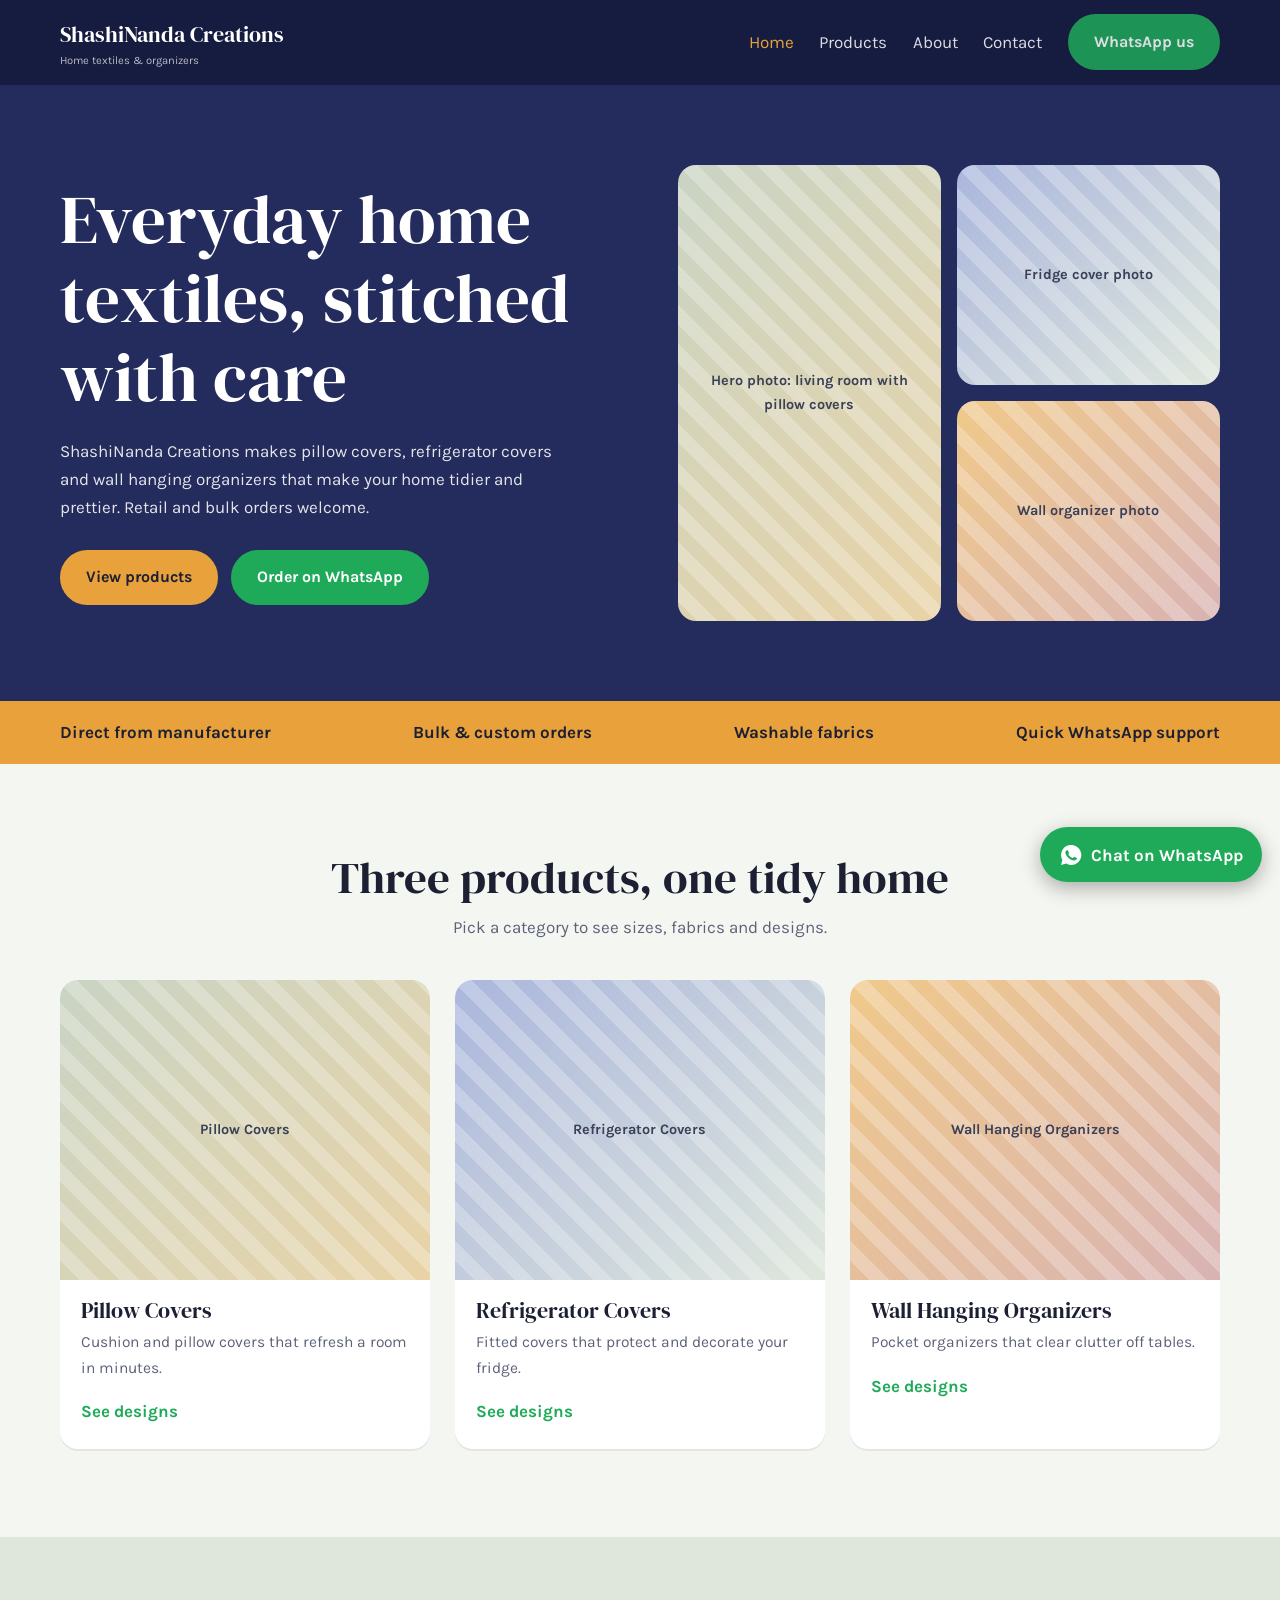
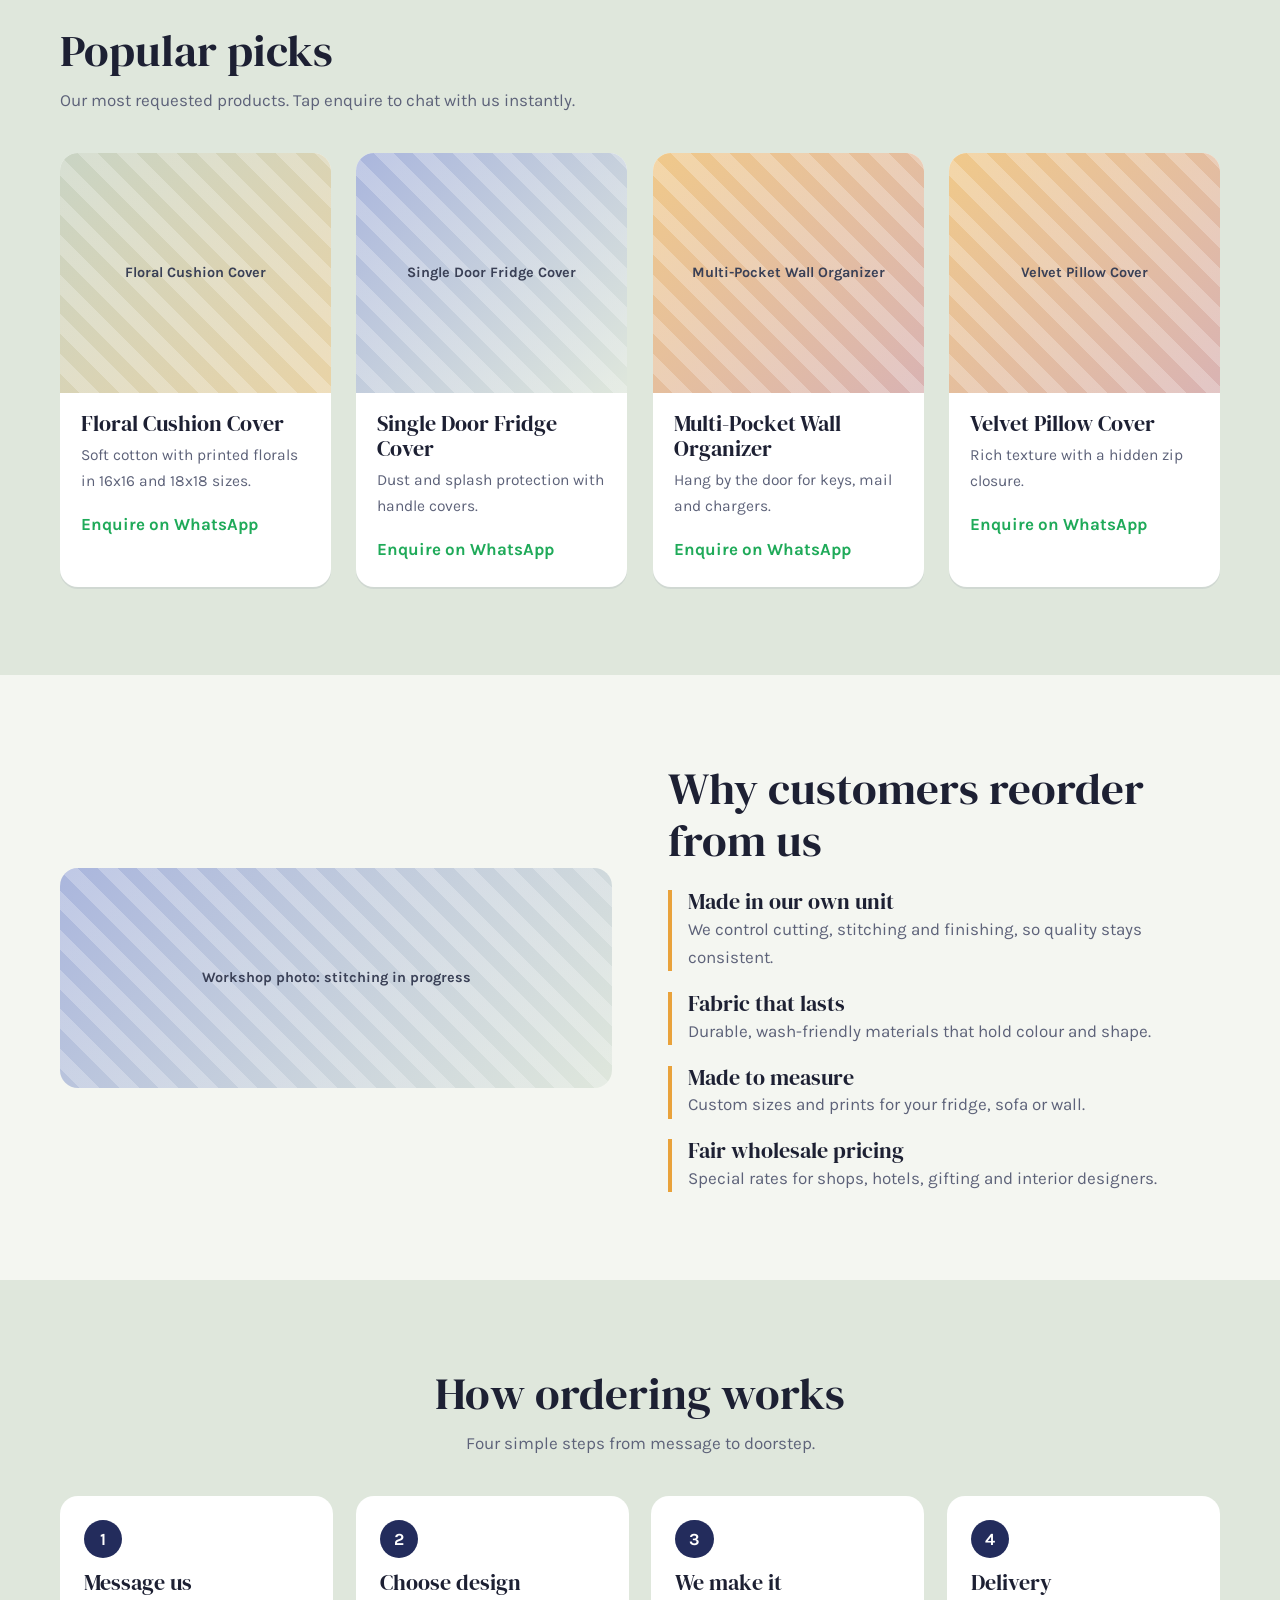
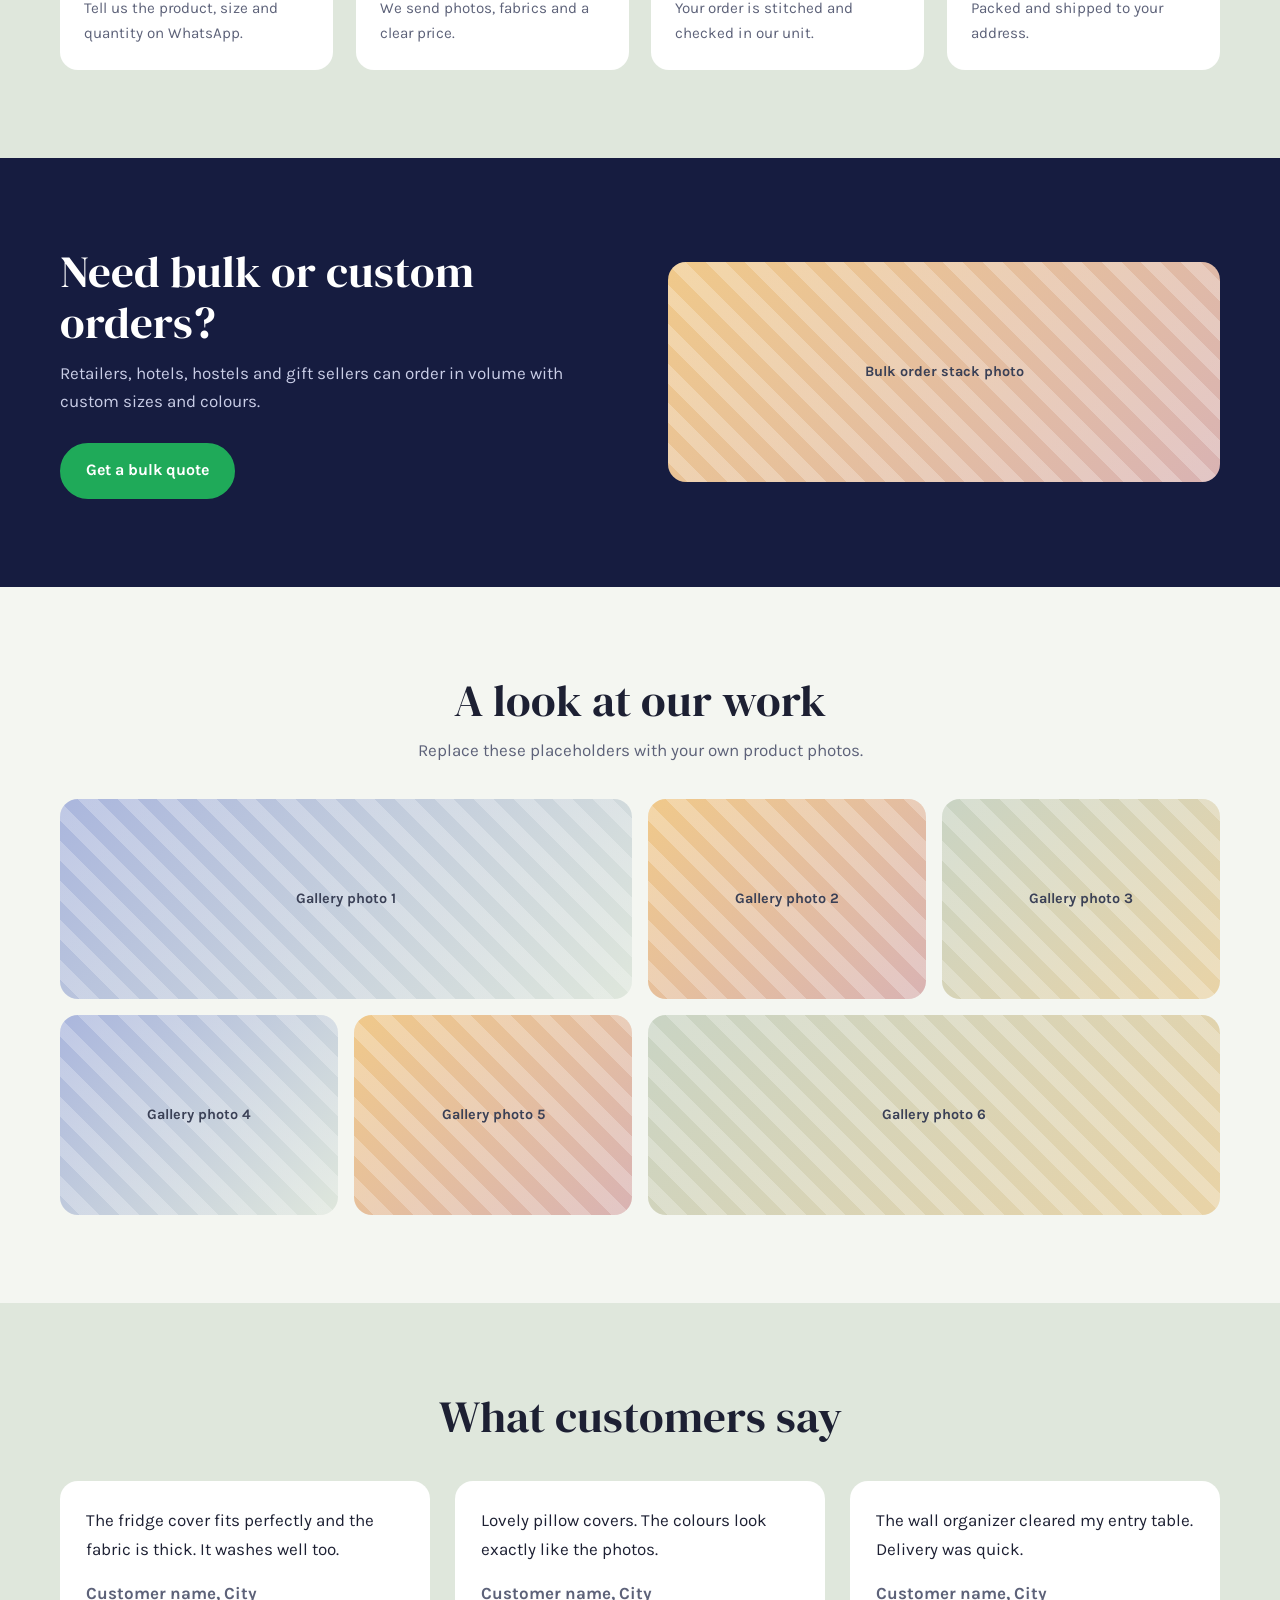
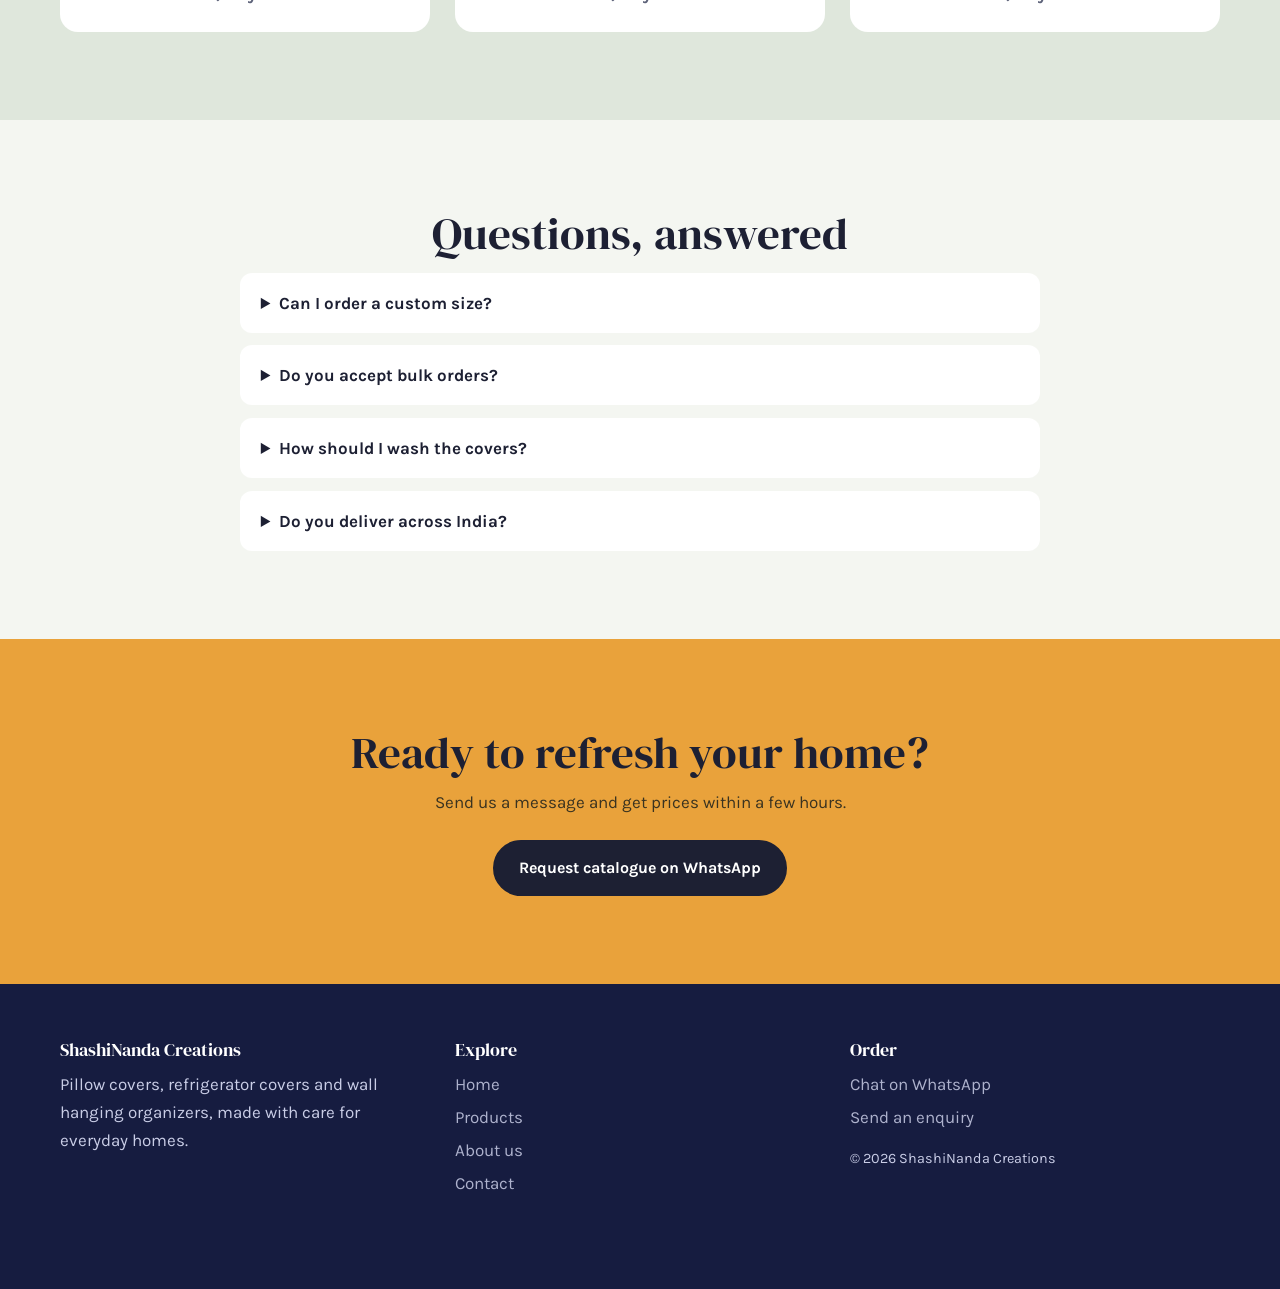
==== commit 17800c35: "Add ShashiNanda Creations multi-page website" ====
--- a/index.html
+++ b/index.html
@@ -1,22 +1,12 @@
-<!DOCTYPE html><html lang="en"><head><meta charset="utf-8"><meta name="viewport" content="width=device-width,initial-scale=1">
-<title>Home | Taj Epoxy – Luxury Flooring Solutions</title><meta name="description" content="Luxury epoxy flooring & resin tables – 3D, marble, metallic, industrial flooring for homes, offices, showrooms and industries.">
-<link rel="preconnect" href="https://fonts.googleapis.com"><link href="https://fonts.googleapis.com/css2?family=Poppins:wght@400;500;600;700&display=swap" rel="stylesheet"><link rel="stylesheet" href="style.css"></head><body>
-<header><div class="w nav"><div class="brand"><a href="index.html"><img src="assets/logo.jpg" alt="Taj Epoxy"></a><span class="sep"></span><a href="index.html"><img src="assets/shlok-logo.png" alt="Shlok Interiors – All interior solution"></a></div><button class="burger" aria-label="Menu">☰</button><ul><li><a href="index.html" class=on>Home</a></li><li><a href="services.html">Services</a></li><li><a href="calculator.html">Calculator</a></li><li><a href="gallery.html">Gallery</a></li><li><a href="workshop.html">Workshop</a></li><li><a href="leads.html">Lead Network</a></li><li><a href="contact.html">Contact</a></li><li><a class="btn wa-btn" data-wa style="color:#fff"><i class="wai"></i>WhatsApp</a></li></ul></div></header>
-<section class="hero"><div class="w"><div><span class="tag">Luxury Flooring Solutions</span><h1>Luxury <em>Epoxy Flooring</em> & Resin Solutions</h1><p>Resin Tables | 3D | Marble | Metallic | Industrial Flooring — crafted for Homes, Offices, Showrooms & Industries.</p><div class="cta"><a class="btn g" href="contact.html">Get Free Quote</a><a class="btn wa-btn" data-wa="Hi Taj Epoxy, I would like a free consultation and quote for epoxy flooring."><i class="wai"></i>Chat on WhatsApp</a><a class="btn o" href="gallery.html">View Our Work</a><a class="btn o" href="calculator.html"><i class="i i-trend"></i>Cost Calculator</a></div></div><div class="ph" style="min-height:420px;background-image:url('https://images.unsplash.com/photo-1600607687939-ce8a6c25118c?auto=format&fit=crop&w=1600&q=85');background-size:cover;background-position:center"></div></div></section>
-<div class="stats"><div class="w grid"><div><b>500+</b>Projects</div><div><b>10+</b>Years Experience</div><div><b>6</b>Floor Styles</div><div><b>100%</b>Seamless Finish</div></div></div>
-<section><div class="w c"><h2>Our Signature Services</h2><p class="sub">From statement furniture to factory floors — one trusted team.</p><div class="grid g3" style="text-align:left"><div class="card"><div class="ph" style="background-image:url('https://images.unsplash.com/photo-1499933374294-4584851497cc?auto=format&fit=crop&w=1400&q=85');background-size:cover;background-position:center"></div><div class="b"><div class="ico"><i class="i i-table"></i></div><h3>Resin Tables</h3><p>River tables & live-edge furniture with crystal-clear, UV-stable resin.</p><a class="wlink" data-wa="Hi Taj Epoxy, I'm interested in Resin Tables. Please share details, price and availability."><i class="wai"></i>Enquire on WhatsApp</a></div></div><div class="card"><a href="3d-flooring.html"><img class="cimg" src="assets/gallery/3d-5.jpg" alt="3D Flooring" loading="lazy"></a><div class="b"><div class="ico"><i class="i i-waves"></i></div><h3><a href="3d-flooring.html">3D Flooring</a></h3><p>Photo-real seamless 3D floors – oceans, marble, abstract art.</p><a class="vlink" href="3d-flooring.html">View Gallery →</a><a class="wlink" data-wa="Hi Taj Epoxy, I'm interested in 3D Flooring. Please share details, price and availability."><i class="wai"></i>Enquire on WhatsApp</a></div></div><div class="card"><a href="marble-flooring.html"><img class="cimg" src="assets/gallery/marble-1.jpg" alt="Marble Finish" loading="lazy"></a><div class="b"><div class="ico"><i class="i i-landmark"></i></div><h3><a href="marble-flooring.html">Marble Finish</a></h3><p>Elegant veined marble look with a high-gloss mirror shine.</p><a class="vlink" href="marble-flooring.html">View Gallery →</a><a class="wlink" data-wa="Hi Taj Epoxy, I'm interested in Marble Finish. Please share details, price and availability."><i class="wai"></i>Enquire on WhatsApp</a></div></div><div class="card"><a href="metallic-flooring.html"><img class="cimg" src="assets/gallery/metallic-1.jpg" alt="Metallic Finish" loading="lazy"></a><div class="b"><div class="ico"><i class="i i-sparkle"></i></div><h3><a href="metallic-flooring.html">Metallic Finish</a></h3><p>Molten, flowing metallic pigments for dramatic showpiece floors.</p><a class="vlink" href="metallic-flooring.html">View Gallery →</a><a class="wlink" data-wa="Hi Taj Epoxy, I'm interested in Metallic Finish. Please share details, price and availability."><i class="wai"></i>Enquire on WhatsApp</a></div></div><div class="card"><a href="industrial-flooring.html"><img class="cimg" src="assets/gallery/industrial-2.jpg" alt="Industrial Flooring" loading="lazy"></a><div class="b"><div class="ico"><i class="i i-factory"></i></div><h3><a href="industrial-flooring.html">Industrial Flooring</a></h3><p>Heavy-duty, chemical-resistant floors for factories & warehouses.</p><a class="vlink" href="industrial-flooring.html">View Gallery →</a><a class="wlink" data-wa="Hi Taj Epoxy, I'm interested in Industrial Flooring. Please share details, price and availability."><i class="wai"></i>Enquire on WhatsApp</a></div></div><div class="card"><div class="ph" style="background-image:url('https://images.unsplash.com/photo-1600566753086-00f18fb6b3ea?auto=format&fit=crop&w=1400&q=85');background-size:cover;background-position:center"></div><div class="b"><div class="ico"><i class="i i-gem"></i></div><h3>Flakes & Granular</h3><p>Anti-skid decorative flake floors for garages, terraces & pools.</p><a class="wlink" data-wa="Hi Taj Epoxy, I'm interested in Flakes & Granular. Please share details, price and availability."><i class="wai"></i>Enquire on WhatsApp</a></div></div></div></div></section>
-<section class="alt"><div class="w c"><h2>Made For Every Space</h2><p class="sub">Homes • Offices • Showrooms • Industries</p><div class="grid g3" style="text-align:left"><div class="card"><div class="ph" style="background-image:url('https://images.unsplash.com/photo-1600210492486-724fe5c67fb0?auto=format&fit=crop&w=1400&q=85');background-size:cover;background-position:center"></div><div class="b"><h3>Homes</h3><p>Living rooms, kitchens & balconies that turn heads.</p><a class="wlink" data-wa="Hi Taj Epoxy, I need epoxy flooring for my home. Please contact me."><i class="wai"></i>Get a Quote</a></div></div><div class="card"><div class="ph" style="background-image:url('https://images.unsplash.com/photo-1497366811353-6870744d04b2?auto=format&fit=crop&w=1400&q=85');background-size:cover;background-position:center"></div><div class="b"><h3>Offices</h3><p>Polished, durable floors that impress clients.</p><a class="wlink" data-wa="Hi Taj Epoxy, I need epoxy flooring for my office. Please contact me."><i class="wai"></i>Get a Quote</a></div></div><div class="card"><div class="ph" style="background-image:url('https://images.unsplash.com/photo-1600607687920-4e2a09cf159d?auto=format&fit=crop&w=1400&q=85');background-size:cover;background-position:center"></div><div class="b"><h3>Showrooms</h3><p>Mirror-gloss floors that make products shine.</p><a class="wlink" data-wa="Hi Taj Epoxy, I need epoxy flooring for my showroom. Please contact me."><i class="wai"></i>Get a Quote</a></div></div><div class="card"><div class="ph" style="background-image:url('https://images.unsplash.com/photo-1581092160562-40aa08e78837?auto=format&fit=crop&w=1400&q=85');background-size:cover;background-position:center"></div><div class="b"><h3>Industries</h3><p>Seamless, hygienic floors built for heavy loads.</p><a class="wlink" data-wa="Hi Taj Epoxy, I need epoxy flooring for my industry. Please contact me."><i class="wai"></i>Get a Quote</a></div></div></div></div></section>
-<section><div class="w grid g2"><div class="ph" style="min-height:380px;background-image:url('https://images.unsplash.com/photo-1621905251189-08b45d6a269e?auto=format&fit=crop&w=1400&q=85');background-size:cover;background-position:center"></div><div><h2>Why Choose Taj Epoxy?</h2><p class="sub">Premium materials, expert applicators and flawless finishing.</p><div class="chips"><span><i class="i i-check"></i>Seamless & Waterproof</span><span><i class="i i-check"></i>Easy to Clean</span><span><i class="i i-check"></i>Long Lasting</span><span><i class="i i-check"></i>Custom Designs</span><span><i class="i i-check"></i>Expert Installation</span></div><br><a class="btn wa-btn" data-wa="Hi Taj Epoxy, I would like to talk to an expert about my flooring project."><i class="wai"></i>Talk To An Expert</a></div></div></section>
-<section><div class="w grid g2"><div><span class="tag" style="color:var(--p)">Signature Piece</span><h2>Resin River Tables</h2><p class="sub">Live-edge wood meets glowing, glass-clear resin. Dining, conference and coffee tables custom made to your size and colour.</p><div class="chips"><span>Live-Edge Wood</span><span>Custom Colours</span><span>UV Stable</span><span>Glass Finish</span></div><br><a class="btn wa-btn" data-wa="Hi Taj Epoxy, I want a custom resin river table. Size: ___ Wood: ___ Resin colour: ___"><i class="wai"></i>Order Custom Table</a></div><div class="ph" style="min-height:380px;background-image:url('https://images.unsplash.com/photo-1499933374294-4584851497cc?auto=format&fit=crop&w=1400&q=85');background-size:cover;background-position:center"></div></div></section>
-<section class="alt"><div class="w c"><h2>Our Process</h2><p class="sub">Simple, transparent and hassle-free from enquiry to handover.</p><div class="grid g3 steps" style="text-align:left"><div class="step"><h3>Free Consultation</h3><p>Share your space, style and budget with us.</p></div><div class="step"><h3>Design & Quote</h3><p>We suggest colours, finishes and a clear quotation.</p></div><div class="step"><h3>Surface Preparation</h3><p>Diamond grinding & repairs for a flawless base.</p></div><div class="step"><h3>Epoxy Application</h3><p>Expert layering, pigments and high-gloss finishing.</p></div></div></div></section>
-<section class="ws" id="ws-home" style="display:none"></section>
-<section><div class="w c"><h2>Recent Projects</h2><p class="sub">A glimpse of floors we've transformed.</p><div class="grid g3"><div class="ph" style="min-height:260px;background-image:url('https://images.unsplash.com/photo-1500375592092-40eb2168fd21?auto=format&fit=crop&w=1400&q=85');background-size:cover;background-position:center"></div><div class="ph" style="min-height:260px;background-image:url('https://images.unsplash.com/photo-1600607687939-ce8a6c25118c?auto=format&fit=crop&w=1400&q=85');background-size:cover;background-position:center"></div><div class="ph" style="min-height:260px;background-image:url('https://images.unsplash.com/photo-1581092160562-40aa08e78837?auto=format&fit=crop&w=1400&q=85');background-size:cover;background-position:center"></div></div><br><a class="btn" href="gallery.html">View Full Gallery</a></div></section>
-<section><div class="w grid g2"><div><span class="tag" style="color:var(--p)">Instant Estimate</span><h2>Epoxy Flooring Cost Calculator</h2><p class="sub">Pick a flooring system, enter your area and see the full material costing chart — process, consumption, rate and per sq ft cost — instantly.</p><a class="btn" href="calculator.html"><i class="i i-trend"></i>Calculate Your Cost</a></div><div class="card"><div class="b"><div class="ico"><i class="i i-waves"></i></div><h3>Industrial Epoxy Flooring (5mm)</h3><p>1,000 sq ft → material cost chart with primer, screed, topcoat & professional charges.</p><a class="wlink" href="calculator.html">Try the calculator →</a></div></div></div></section>
-<section class="alt"><div class="w c"><h2>What Clients Say</h2><p class="sub">Replace with real reviews.</p><div class="grid g3" style="text-align:left"><div class="quote"><span class="stars">★★★★★</span><p>“Our showroom floor looks like glass. Customers always ask who did it!”</p><b>Client Name</b><br><small>Showroom Owner</small></div><div class="quote"><span class="stars">★★★★★</span><p>“The metallic finish in our living room is a true work of art.”</p><b>Client Name</b><br><small>Homeowner</small></div><div class="quote"><span class="stars">★★★★★</span><p>“Quick, clean installation and a tough floor for our factory.”</p><b>Client Name</b><br><small>Factory Manager</small></div></div></div></section>
-<section><div class="w c"><h2>Frequently Asked Questions</h2><p class="sub">Quick answers before you get in touch.</p><div class="faq" style="text-align:left"><details><summary>How long does an epoxy floor last?</summary><p>With proper care, quality epoxy floors last many years and resist stains, water and abrasion.</p></details><details><summary>How long does installation take?</summary><p>Most residential floors take 2–4 days including curing; larger projects vary.</p></details><details><summary>Can epoxy be applied over existing floors?</summary><p>Usually yes, after inspection and surface preparation.</p></details><details><summary>Do you make custom resin tables?</summary><p>Yes — choose the wood, resin colour and size, and we craft it to order.</p></details></div></div></section>
-<section class="band"><div class="w"><h2>Ready for a Luxury Floor?</h2><p style="margin:10px 0 22px">Call or WhatsApp 9920899998 for a free site visit & quote.</p><a class="btn wa-btn" data-wa="Hi Taj Epoxy, please arrange a free site visit and quote."><i class="wai"></i>Free Quote on WhatsApp</a> <a class="btn g" href="contact.html">Enquiry Form</a></div></section>
-<footer><div class="w grid"><div><h4>TAJ EPOXY</h4>Luxury flooring solutions — resin tables, 3D, marble, metallic & industrial epoxy floors.<div class="soc"><a href="https://www.instagram.com/taj_epoxy/" target="_blank" rel="noopener" aria-label="Taj Epoxy on Instagram"><i class="i i-instagram"></i></a><a href="https://www.facebook.com/share/1DwdiSw9Jn/" target="_blank" rel="noopener" aria-label="Taj Epoxy on Facebook"><i class="i i-facebook"></i></a></div></div>
-<div><h4>Explore</h4><a href="index.html">Home</a><a href="services.html">Services</a><a href="calculator.html">Calculator</a><a href="gallery.html">Gallery</a><a href="workshop.html">Workshop</a><a href="leads.html">Lead Network</a><a href="contact.html">Contact</a></div>
-<div><h4>Services</h4><a href="services.html">Resin Tables</a><a href="services.html">3D Flooring</a><a href="services.html">Marble & Metallic</a><a href="services.html">Industrial Flooring</a></div>
-<div><h4>Contact</h4><a href="tel:+919920899998"><i class="i i-phone"></i>9920899998</a><a data-wa="Hi Taj Epoxy, I would like to know more about your services."><i class="wai"></i>WhatsApp</a><span><i class="i i-pin"></i>Delhi NCR</span><a href="https://www.instagram.com/taj_epoxy/" target="_blank" rel="noopener"><i class="i i-instagram"></i>Instagram</a><a href="https://www.facebook.com/share/1DwdiSw9Jn/" target="_blank" rel="noopener"><i class="i i-facebook"></i>Facebook</a></div></div>
-<div class="cp">© 2026 Taj Epoxy. All rights reserved.</div></footer><a class="wa" data-wa aria-label="Chat on WhatsApp"><i class="wai"></i></a><div class="mbar"><a href="tel:+919920899998"><i class="i i-phone"></i>Call</a><a data-wa><i class="wai"></i>WhatsApp</a></div><script src="script.js"></script><script src="workshop.js"></script></body></html>+<!DOCTYPE html><html lang="en"><head><meta charset="utf-8"><meta name="viewport" content="width=device-width,initial-scale=1"><title>ShashiNanda Creations | Pillow Covers, Refrigerator Covers, Wall Organizers</title><meta name="description" content="Manufacturer of pillow covers, refrigerator covers and wall hanging organizers. Retail and bulk orders via WhatsApp."><link rel="preconnect" href="https://fonts.googleapis.com"><link rel="preconnect" href="https://fonts.gstatic.com" crossorigin><link href="https://fonts.googleapis.com/css2?family=DM+Serif+Display&family=Karla:wght@400;700&display=swap" rel="stylesheet"><link rel="stylesheet" href="assets/style.css"></head><body><header><div class="wrap nav"><a class="logo" href="index.html">ShashiNanda Creations<small>Home textiles &amp; organizers</small></a><nav aria-label="Main"><button class="burger" aria-label="Menu" aria-expanded="false">&#9776;</button><ul><li><a href="index.html" class=on>Home</a></li><li><a href="products.html">Products</a></li><li><a href="about.html">About</a></li><li><a href="contact.html">Contact</a></li><li><a class="btn wa" data-wa="Hello ShashiNanda Creations, I would like to know more about your products.">WhatsApp us</a></li></ul></nav></div></header><main><section class="hero"><div class="wrap g"><div><h1>Everyday home textiles, stitched with care</h1><p>ShashiNanda Creations makes pillow covers, refrigerator covers and wall hanging organizers that make your home tidier and prettier. Retail and bulk orders welcome.</p><div class="btns"><a class="btn" href="products.html">View products</a><a class="btn wa" data-wa="Hello ShashiNanda Creations, I would like to place an order.">Order on WhatsApp</a></div></div><div class="collage"><div class="ph " role="img" aria-label="Hero photo: living room with pillow covers"><span>Hero photo: living room with pillow covers</span></div><!-- replace with <img src="assets/..." alt="Hero photo: living room with pillow covers"> --><div class="ph t2" role="img" aria-label="Fridge cover photo"><span>Fridge cover photo</span></div><!-- replace with <img src="assets/..." alt="Fridge cover photo"> --><div class="ph t3" role="img" aria-label="Wall organizer photo"><span>Wall organizer photo</span></div><!-- replace with <img src="assets/..." alt="Wall organizer photo"> --></div></div></section>
+<div class="strip"><div class="wrap"><ul><li>Direct from manufacturer</li><li>Bulk &amp; custom orders</li><li>Washable fabrics</li><li>Quick WhatsApp support</li></ul></div></div>
+<section><div class="wrap center"><h2>Three products, one tidy home</h2><p class="lead">Pick a category to see sizes, fabrics and designs.</p><div class="grid g3" style="text-align:left"><article class="card cat"><div class="ph " role="img" aria-label="Pillow Covers"><span>Pillow Covers</span></div><!-- replace with <img src="assets/..." alt="Pillow Covers"> --><div class="b"><h3>Pillow Covers</h3><p>Cushion and pillow covers that refresh a room in minutes.</p><a class="link" href="products.html">See designs</a></div></article><article class="card cat"><div class="ph t2" role="img" aria-label="Refrigerator Covers"><span>Refrigerator Covers</span></div><!-- replace with <img src="assets/..." alt="Refrigerator Covers"> --><div class="b"><h3>Refrigerator Covers</h3><p>Fitted covers that protect and decorate your fridge.</p><a class="link" href="products.html">See designs</a></div></article><article class="card cat"><div class="ph t3" role="img" aria-label="Wall Hanging Organizers"><span>Wall Hanging Organizers</span></div><!-- replace with <img src="assets/..." alt="Wall Hanging Organizers"> --><div class="b"><h3>Wall Hanging Organizers</h3><p>Pocket organizers that clear clutter off tables.</p><a class="link" href="products.html">See designs</a></div></article></div></div></section>
+<section class="alt"><div class="wrap"><h2>Popular picks</h2><p class="lead">Our most requested products. Tap enquire to chat with us instantly.</p><div class="grid g4"><article class="card"><div class="ph " role="img" aria-label="Floral Cushion Cover"><span>Floral Cushion Cover</span></div><!-- replace with <img src="assets/..." alt="Floral Cushion Cover"> --><div class="b"><h3>Floral Cushion Cover</h3><p>Soft cotton with printed florals in 16x16 and 18x18 sizes.</p><a class="link" data-wa="Hello, I am interested in: Floral Cushion Cover. Please share price and details.">Enquire on WhatsApp</a></div></article><article class="card"><div class="ph t2" role="img" aria-label="Single Door Fridge Cover"><span>Single Door Fridge Cover</span></div><!-- replace with <img src="assets/..." alt="Single Door Fridge Cover"> --><div class="b"><h3>Single Door Fridge Cover</h3><p>Dust and splash protection with handle covers.</p><a class="link" data-wa="Hello, I am interested in: Single Door Fridge Cover. Please share price and details.">Enquire on WhatsApp</a></div></article><article class="card"><div class="ph t3" role="img" aria-label="Multi-Pocket Wall Organizer"><span>Multi-Pocket Wall Organizer</span></div><!-- replace with <img src="assets/..." alt="Multi-Pocket Wall Organizer"> --><div class="b"><h3>Multi-Pocket Wall Organizer</h3><p>Hang by the door for keys, mail and chargers.</p><a class="link" data-wa="Hello, I am interested in: Multi-Pocket Wall Organizer. Please share price and details.">Enquire on WhatsApp</a></div></article><article class="card"><div class="ph t3" role="img" aria-label="Velvet Pillow Cover"><span>Velvet Pillow Cover</span></div><!-- replace with <img src="assets/..." alt="Velvet Pillow Cover"> --><div class="b"><h3>Velvet Pillow Cover</h3><p>Rich texture with a hidden zip closure.</p><a class="link" data-wa="Hello, I am interested in: Velvet Pillow Cover. Please share price and details.">Enquire on WhatsApp</a></div></article></div></div></section>
+<section><div class="wrap split"><div class="ph t2" role="img" aria-label="Workshop photo: stitching in progress"><span>Workshop photo: stitching in progress</span></div><!-- replace with <img src="assets/..." alt="Workshop photo: stitching in progress"> --><div><h2>Why customers reorder from us</h2><div class="feat"><div><h3>Made in our own unit</h3><p>We control cutting, stitching and finishing, so quality stays consistent.</p></div><div><h3>Fabric that lasts</h3><p>Durable, wash-friendly materials that hold colour and shape.</p></div><div><h3>Made to measure</h3><p>Custom sizes and prints for your fridge, sofa or wall.</p></div><div><h3>Fair wholesale pricing</h3><p>Special rates for shops, hotels, gifting and interior designers.</p></div></div></div></div></section>
+<section class="alt"><div class="wrap center"><h2>How ordering works</h2><p class="lead">Four simple steps from message to doorstep.</p><div class="steps" style="text-align:left"><div><h3>Message us</h3><p>Tell us the product, size and quantity on WhatsApp.</p></div><div><h3>Choose design</h3><p>We send photos, fabrics and a clear price.</p></div><div><h3>We make it</h3><p>Your order is stitched and checked in our unit.</p></div><div><h3>Delivery</h3><p>Packed and shipped to your address.</p></div></div></div></section>
+<section class="band"><div class="wrap split"><div><h2>Need bulk or custom orders?</h2><p class="lead">Retailers, hotels, hostels and gift sellers can order in volume with custom sizes and colours.</p><br><a class="btn wa" data-wa="Hello, I want a bulk/custom order quote.">Get a bulk quote</a></div><div class="ph t3" role="img" aria-label="Bulk order stack photo"><span>Bulk order stack photo</span></div><!-- replace with <img src="assets/..." alt="Bulk order stack photo"> --></div></section>
+<section><div class="wrap center"><h2>A look at our work</h2><p class="lead">Replace these placeholders with your own product photos.</p><div class="gal"><div class="ph t2" role="img" aria-label="Gallery photo 1"><span>Gallery photo 1</span></div><!-- replace with <img src="assets/..." alt="Gallery photo 1"> --><div class="ph t3" role="img" aria-label="Gallery photo 2"><span>Gallery photo 2</span></div><!-- replace with <img src="assets/..." alt="Gallery photo 2"> --><div class="ph " role="img" aria-label="Gallery photo 3"><span>Gallery photo 3</span></div><!-- replace with <img src="assets/..." alt="Gallery photo 3"> --><div class="ph t2" role="img" aria-label="Gallery photo 4"><span>Gallery photo 4</span></div><!-- replace with <img src="assets/..." alt="Gallery photo 4"> --><div class="ph t3" role="img" aria-label="Gallery photo 5"><span>Gallery photo 5</span></div><!-- replace with <img src="assets/..." alt="Gallery photo 5"> --><div class="ph " role="img" aria-label="Gallery photo 6"><span>Gallery photo 6</span></div><!-- replace with <img src="assets/..." alt="Gallery photo 6"> --></div></div></section>
+<section class="alt"><div class="wrap center"><h2>What customers say</h2><div class="grid g3" style="text-align:left"><blockquote><p>The fridge cover fits perfectly and the fabric is thick. It washes well too.</p><cite>Customer name, City</cite></blockquote><blockquote><p>Lovely pillow covers. The colours look exactly like the photos.</p><cite>Customer name, City</cite></blockquote><blockquote><p>The wall organizer cleared my entry table. Delivery was quick.</p><cite>Customer name, City</cite></blockquote></div></div></section>
+<section><div class="wrap" style="max-width:800px"><h2 class="center">Questions, answered</h2><details><summary>Can I order a custom size?</summary><p>Yes. Share your measurements on WhatsApp and we will quote it.</p></details><details><summary>Do you accept bulk orders?</summary><p>Yes, we supply retailers, hotels and gift sellers at wholesale rates.</p></details><details><summary>How should I wash the covers?</summary><p>Machine wash gently in cold water and dry in shade for best colour.</p></details><details><summary>Do you deliver across India?</summary><p>Yes. Delivery time depends on your location. Message us your pin code.</p></details></div></section>
+<section class="cta"><div class="wrap"><h2>Ready to refresh your home?</h2><p class="lead">Send us a message and get prices within a few hours.</p><a class="btn" data-wa="Hello ShashiNanda Creations, please share your catalogue.">Request catalogue on WhatsApp</a></div></section></main><footer><div class="wrap grid g3"><div><h3>ShashiNanda Creations</h3><p>Pillow covers, refrigerator covers and wall hanging organizers, made with care for everyday homes.</p></div><div><h3>Explore</h3><a href="index.html">Home</a><a href="products.html">Products</a><a href="about.html">About us</a><a href="contact.html">Contact</a></div><div><h3>Order</h3><a data-wa="Hello, I want to place an order.">Chat on WhatsApp</a><a href="contact.html">Send an enquiry</a><p style="margin-top:1rem;font-size:.9rem">&copy; 2026 ShashiNanda Creations</p></div></div></footer>
+<a class="fab" data-wa="Hello ShashiNanda Creations, I have a question." aria-label="Chat on WhatsApp"><svg width="24" height="24" viewBox="0 0 24 24" fill="currentColor"><path d="M12 2a10 10 0 0 0-8.6 15L2 22l5.2-1.4A10 10 0 1 0 12 2zm5.3 14.2c-.2.6-1.3 1.2-1.8 1.2-.5.1-1 .2-3.3-.7-2.8-1.1-4.5-4-4.7-4.2-.1-.2-1.1-1.4-1.1-2.7s.7-1.9.9-2.200c.2-.3.5-.3.7-.3h.5c.2 0 .4 0 .6.5l.8 2c.1.2.1.3 0 .5l-.4.6c-.1.1-.3.3-.1.6.2.3.8 1.300 1.700 2.100 1.200 1 2.100 1.300 2.400 1.500.3.1.4.1.6-.1l.8-1c.2-.2.4-.2.6-.1l1.900.9c.3.1.5.2.5.3.1.2.1.7-.1 1.300z"/></svg><span>Chat on WhatsApp</span></a><script src="assets/script.js"></script></body></html>
--- a/assets/style.css
+++ b/assets/style.css
@@ -0,0 +1,47 @@
+:root{--ink:#1d2033;--indigo:#232c5c;--indigo2:#161c40;--saffron:#e9a23b;--sage:#dfe7dc;--mist:#f4f6f1;--white:#fff;--muted:#5d6279;--wa:#1faa59;--r:18px}
+@media(prefers-color-scheme:dark){:root{--ink:#eceef7;--mist:#12162f;--white:#1a1f42;--sage:#232a52;--muted:#aab0cc}}
+*{box-sizing:border-box;margin:0}html{scroll-behavior:smooth}
+body{font-family:'Karla',system-ui,sans-serif;color:var(--ink);background:var(--mist);line-height:1.65;font-size:17px}
+h1,h2,h3{font-family:'DM Serif Display',Georgia,serif;font-weight:400;line-height:1.15}
+h1{font-size:clamp(2.4rem,6vw,4.3rem)}h2{font-size:clamp(1.8rem,4vw,2.8rem);margin-bottom:.6rem}h3{font-size:1.35rem}
+a{color:inherit}.wrap{width:min(1160px,92%);margin:auto}section{padding:clamp(3rem,7vw,5.5rem) 0}
+.lead{color:var(--muted);max-width:60ch}.center{text-align:center}.center .lead{margin:auto}
+header{position:sticky;top:0;z-index:20;background:var(--indigo2);color:#fff}
+.nav{display:flex;align-items:center;justify-content:space-between;padding:.9rem 0}
+.logo{font-family:'DM Serif Display',serif;font-size:1.4rem;text-decoration:none}.logo small{display:block;font:.7rem Karla;opacity:.7}
+nav ul{display:flex;gap:1.6rem;list-style:none;padding:0;align-items:center}nav a{text-decoration:none;opacity:.85}nav a:hover,nav a.on{opacity:1;color:var(--saffron)}
+.burger{display:none;background:none;border:0;color:#fff;font-size:1.8rem;cursor:pointer}
+.btn{display:inline-block;padding:.8rem 1.5rem;border-radius:99px;background:var(--saffron);color:#1d2033;text-decoration:none;font-weight:700;border:2px solid var(--saffron);cursor:pointer;font-size:1rem}
+.btn.wa{background:var(--wa);border-color:var(--wa);color:#fff}.btn.ghost{background:none;color:inherit;border-color:currentColor}
+:focus-visible{outline:3px solid var(--saffron);outline-offset:3px}
+.ph{position:relative;background:linear-gradient(135deg,#c9d4c4,#e9d3a6);border-radius:var(--r);display:grid;place-items:center;min-height:220px;overflow:hidden;color:#3a4056;text-align:center;padding:1rem}
+.ph::before{content:"";position:absolute;inset:0;background:repeating-linear-gradient(45deg,transparent 0 14px,rgba(255,255,255,.25) 14px 28px)}
+.ph span{position:relative;font-size:.9rem;font-weight:700}.ph img{position:absolute;inset:0;width:100%;height:100%;object-fit:cover}
+.ph.t2{background:linear-gradient(135deg,#aab6dd,#dfe7dc)}.ph.t3{background:linear-gradient(135deg,#f0c98a,#d9b3b3)}
+.hero{background:var(--indigo);color:#fff;padding:clamp(3rem,7vw,5rem) 0}
+.hero .g{display:grid;grid-template-columns:1.05fr 1fr;gap:3rem;align-items:center}.hero p{opacity:.88;margin:1.2rem 0 1.8rem;max-width:50ch}
+.hero .btns{display:flex;gap:.8rem;flex-wrap:wrap}
+.collage{display:grid;grid-template-columns:1fr 1fr;gap:1rem}.collage .ph:first-child{grid-row:span 2;min-height:400px}
+.strip{background:var(--saffron);color:#1d2033;padding:1.1rem 0}.strip ul{display:flex;flex-wrap:wrap;justify-content:space-between;gap:.8rem 2rem;list-style:none;padding:0;font-weight:700}
+.grid{display:grid;gap:1.6rem;margin-top:2.4rem}.g3{grid-template-columns:repeat(3,1fr)}.g4{grid-template-columns:repeat(4,1fr)}.g2{grid-template-columns:1fr 1fr}
+.card{background:var(--white);border-radius:var(--r);overflow:hidden;box-shadow:0 2px 0 rgba(35,44,92,.08)}
+.card .ph{border-radius:0;min-height:240px}.card .b{padding:1.2rem 1.3rem 1.5rem}.card p{color:var(--muted);margin:.4rem 0 1rem;font-size:.97rem}
+.card.cat .ph{min-height:300px}.link{font-weight:700;color:var(--wa);text-decoration:none}
+.alt{background:var(--sage)}.split{display:grid;grid-template-columns:1fr 1fr;gap:3.5rem;align-items:center}
+.feat{display:grid;gap:1.3rem;margin-top:1.5rem}.feat div{padding-left:1rem;border-left:4px solid var(--saffron)}.feat p{color:var(--muted)}
+.steps{counter-reset:s;display:grid;grid-template-columns:repeat(4,1fr);gap:1.4rem;margin-top:2.4rem}
+.steps div{counter-increment:s;background:var(--white);padding:1.5rem;border-radius:var(--r)}.steps div::before{content:counter(s);display:grid;place-items:center;width:2.4rem;height:2.4rem;border-radius:50%;background:var(--indigo);color:#fff;font-weight:700;margin-bottom:.8rem}
+.steps p{color:var(--muted);font-size:.95rem}
+.gal{display:grid;grid-template-columns:repeat(4,1fr);gap:1rem;margin-top:2.2rem}.gal .ph{min-height:200px}.gal .ph:nth-child(1),.gal .ph:nth-child(6){grid-column:span 2}
+.band{background:var(--indigo2);color:#fff}.band .split{align-items:center}.band .lead{color:#c9cde6}
+blockquote{background:var(--white);padding:1.6rem;border-radius:var(--r)}blockquote p{margin-bottom:1rem}blockquote cite{font-weight:700;font-style:normal;color:var(--muted)}
+details{background:var(--white);border-radius:12px;padding:1rem 1.3rem;margin-top:.8rem}summary{cursor:pointer;font-weight:700}details p{margin-top:.6rem;color:var(--muted)}
+.cta{background:var(--saffron);color:#1d2033;text-align:center}.cta .lead{color:#3a3320;margin:.5rem auto 1.5rem}.cta .btn{background:#1d2033;color:#fff;border-color:#1d2033}
+.pagehead{background:var(--indigo);color:#fff;padding:3.5rem 0}.pagehead p{opacity:.85;max-width:60ch;margin-top:.8rem}
+.stats{display:grid;grid-template-columns:repeat(3,1fr);gap:1rem;margin-top:1.8rem}.stats strong{font:1.9rem 'DM Serif Display',serif;display:block;color:var(--indigo)}
+form{display:grid;gap:1rem}input,select,textarea{font:inherit;padding:.85rem 1rem;border-radius:12px;border:1.5px solid #b9bfd4;background:var(--white);color:var(--ink);width:100%}
+footer{background:var(--indigo2);color:#c9cde6;padding:3.5rem 0 5.5rem}footer .grid{margin-top:0}footer h3{color:#fff;font-size:1.1rem;margin-bottom:.6rem}footer a{display:block;text-decoration:none;opacity:.85;margin:.3rem 0}
+.fab{position:fixed;right:1.1rem;bottom:1.1rem;z-index:30;display:flex;align-items:center;gap:.5rem;background:var(--wa);color:#fff;text-decoration:none;font-weight:700;padding:.85rem 1.2rem;border-radius:99px;box-shadow:0 6px 20px rgba(0,0,0,.3)}
+@media(max-width:900px){.hero .g,.split,.g2{grid-template-columns:1fr}.g3,.g4,.steps{grid-template-columns:1fr 1fr}.gal{grid-template-columns:1fr 1fr}.gal .ph:nth-child(1),.gal .ph:nth-child(6){grid-column:auto}.burger{display:block}
+nav ul{display:none;position:absolute;left:0;right:0;top:100%;background:var(--indigo2);flex-direction:column;padding:1.2rem 4%;align-items:flex-start}nav ul.open{display:flex}.collage .ph:first-child{min-height:260px}}
+@media(max-width:560px){.g3,.g4,.steps{grid-template-columns:1fr}.stats{grid-template-columns:1fr}.fab span{display:none}}
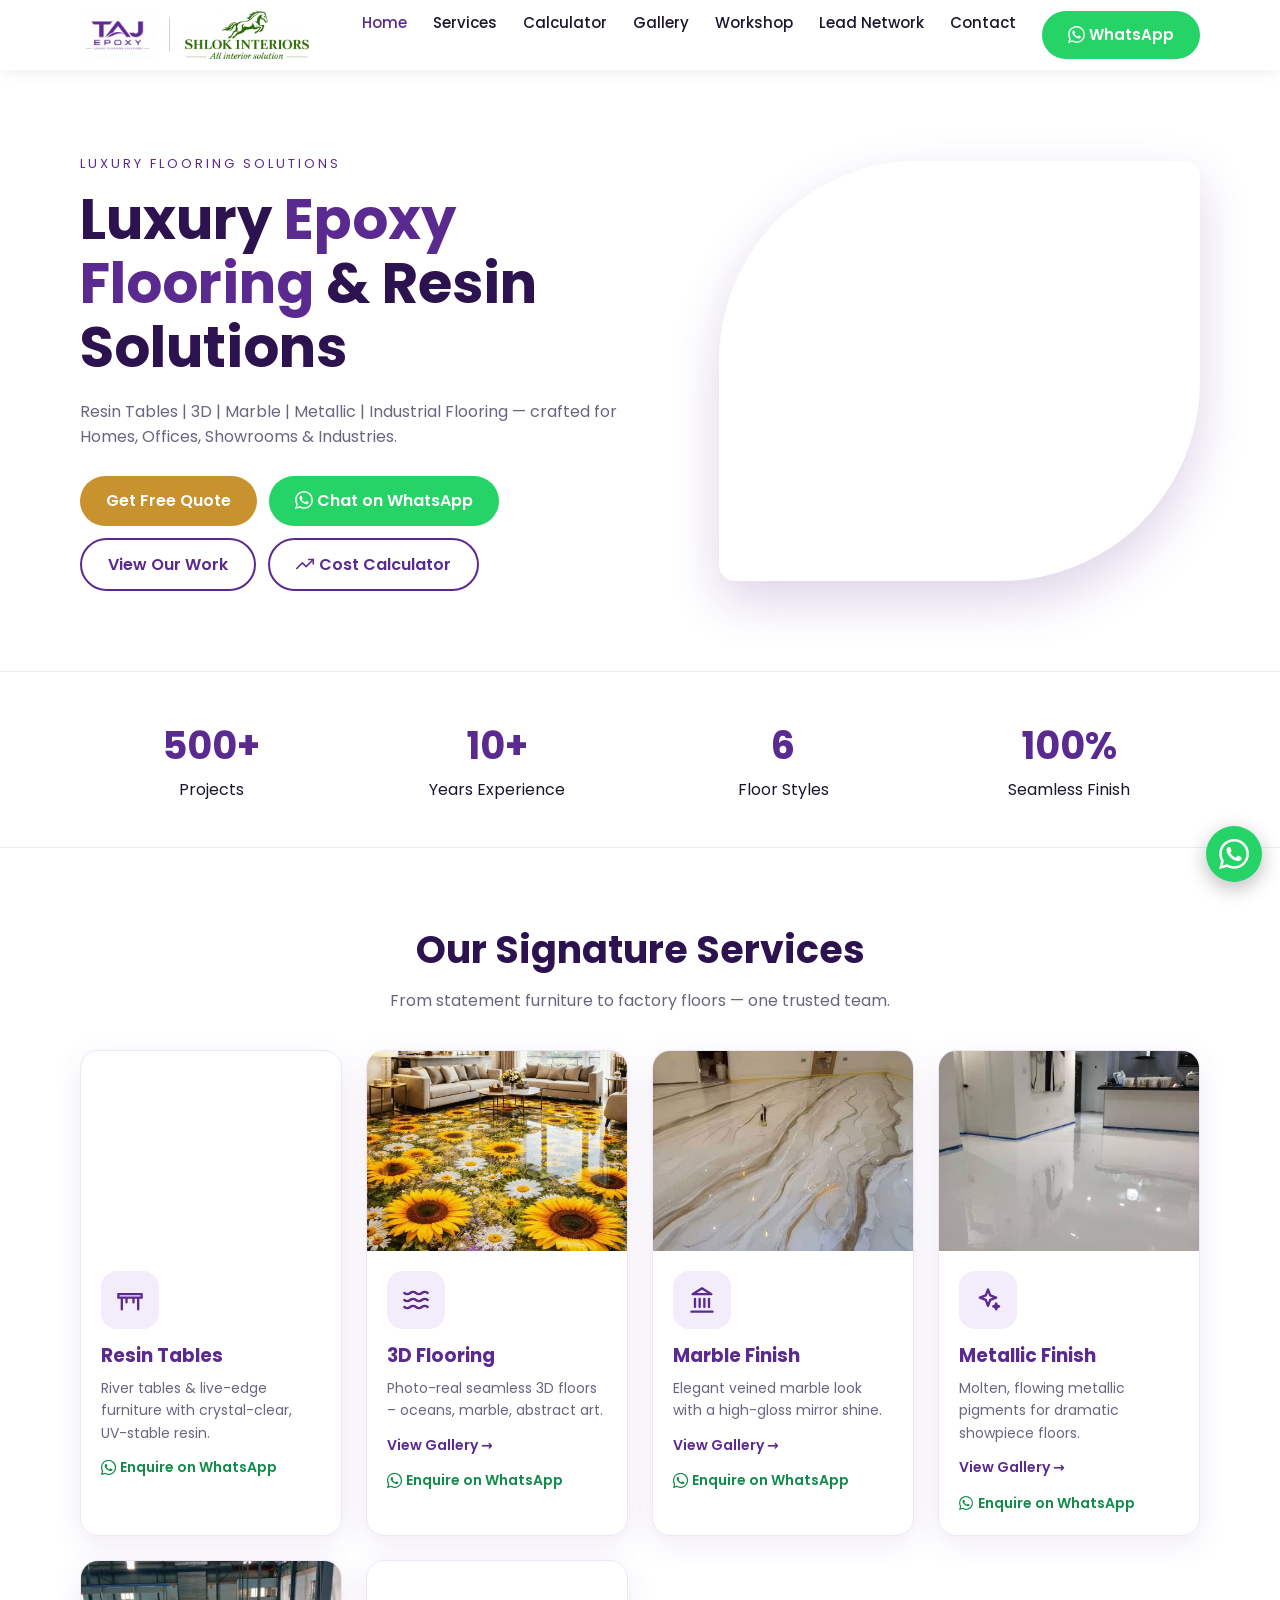
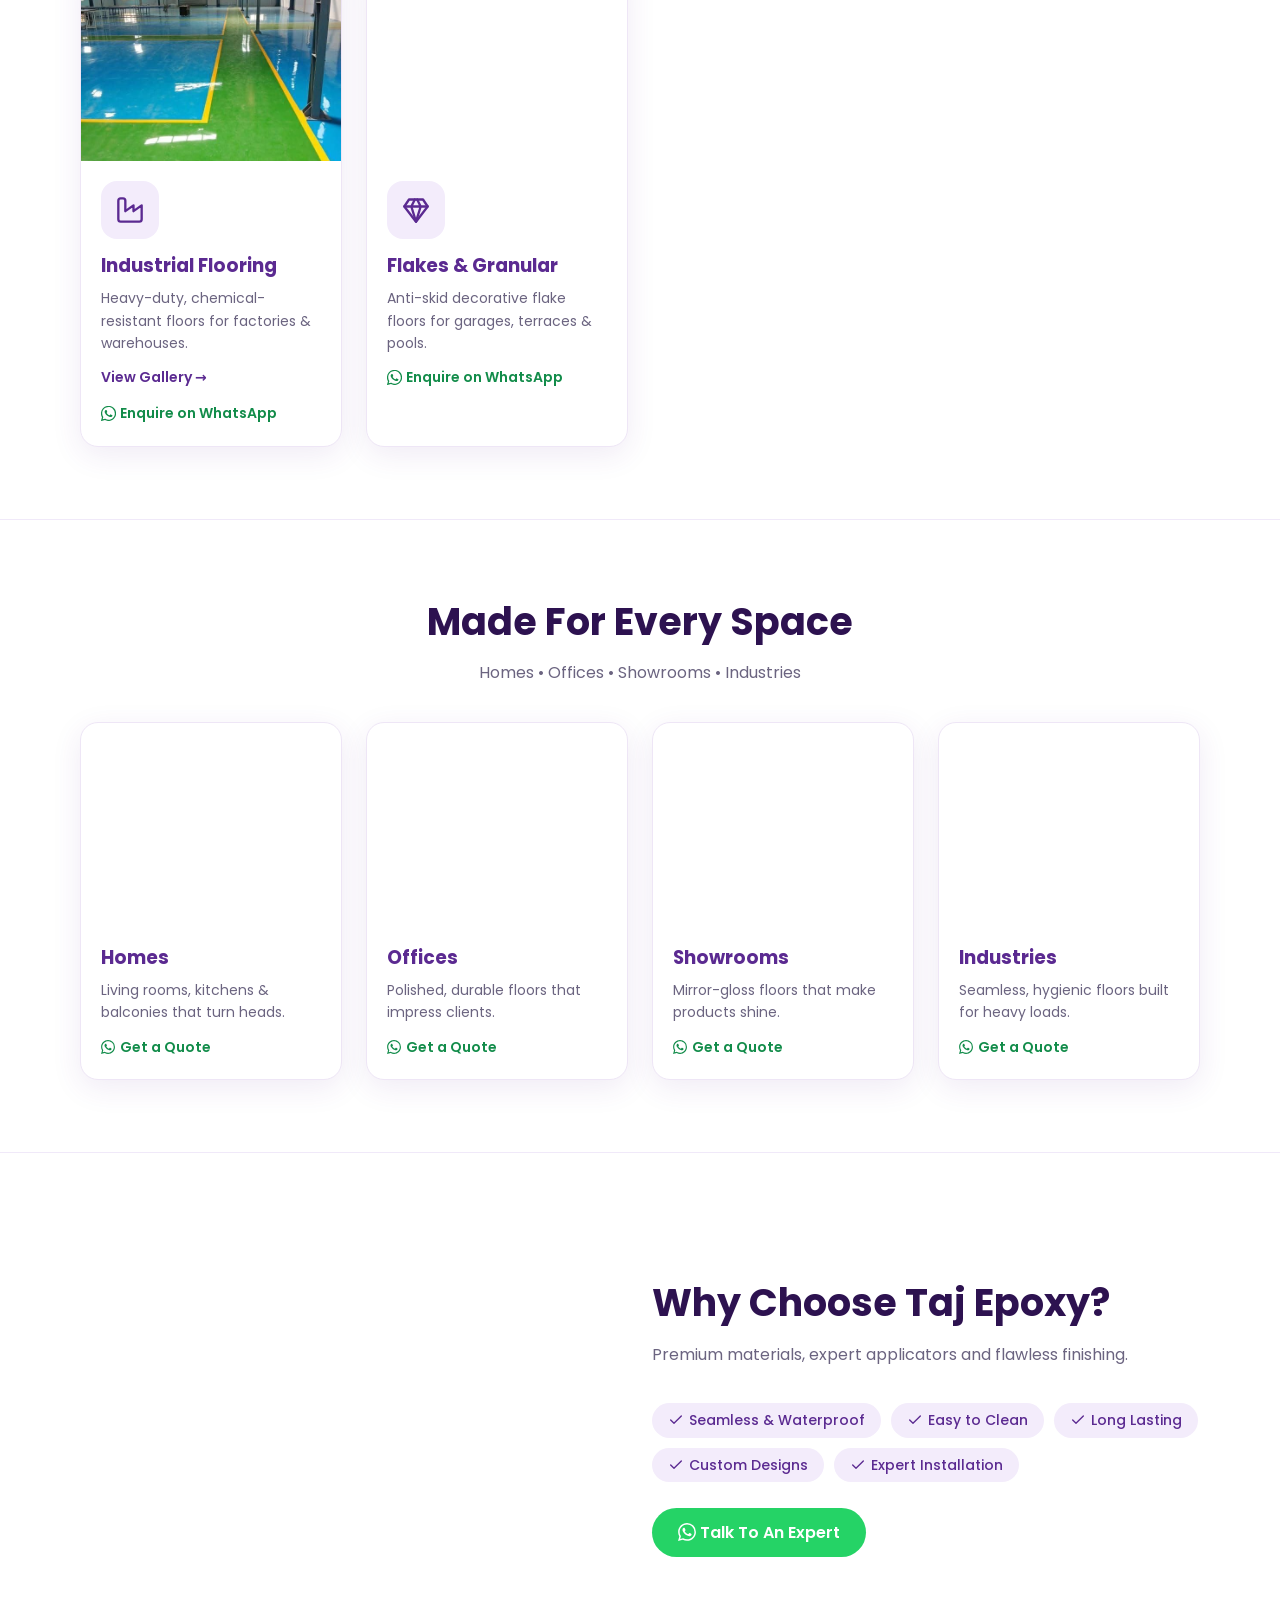
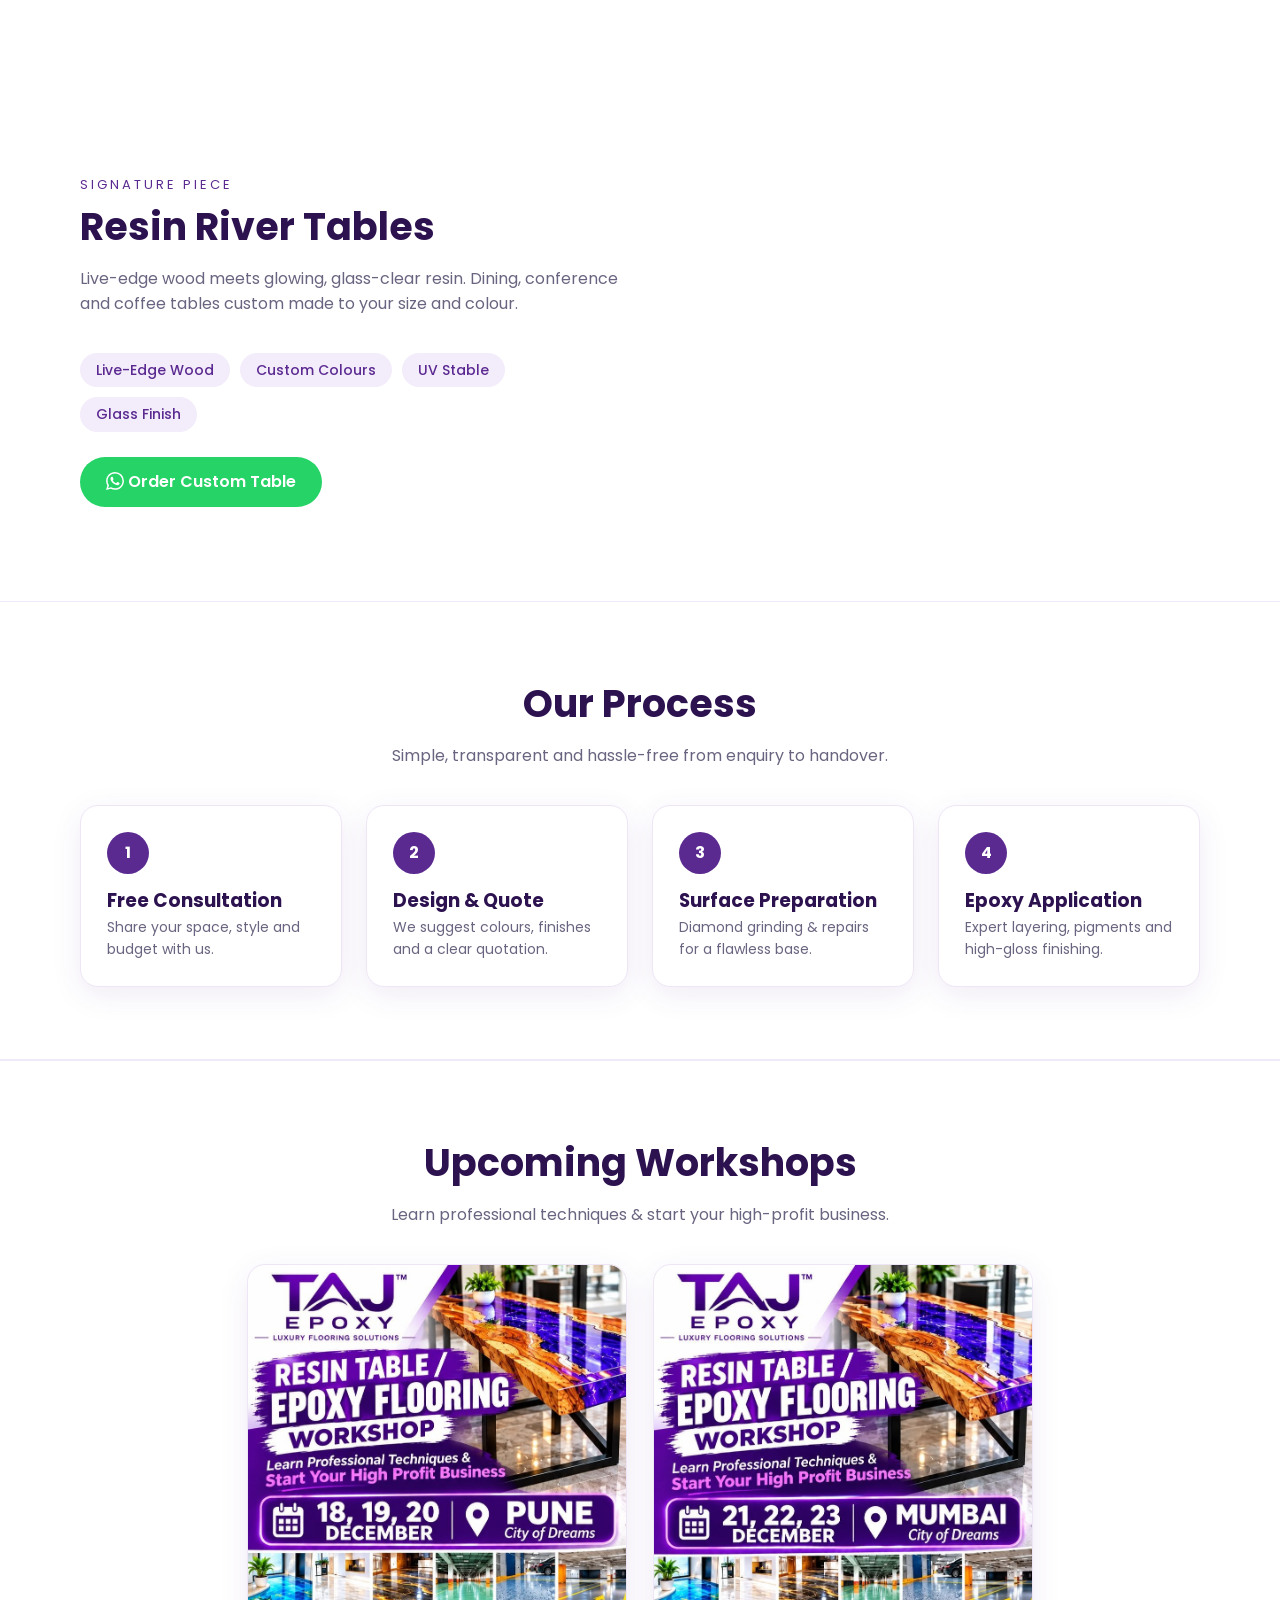
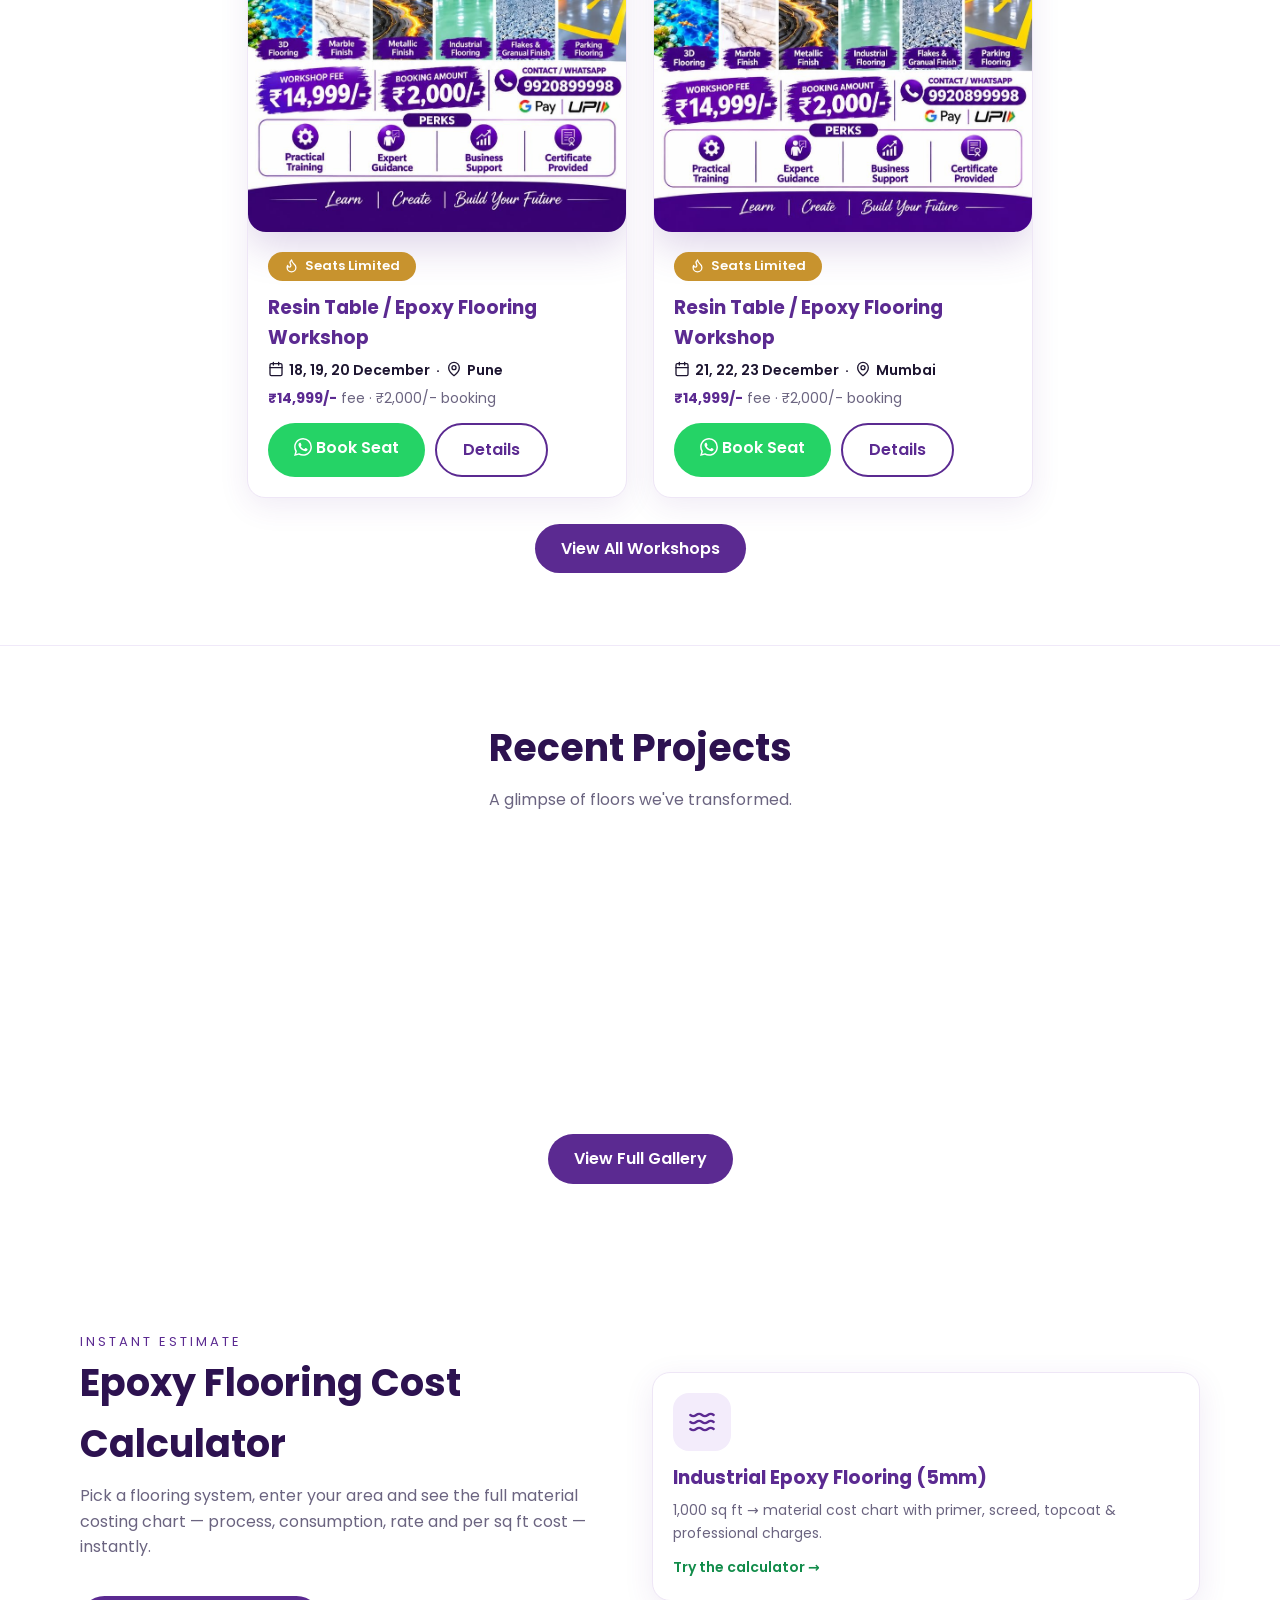
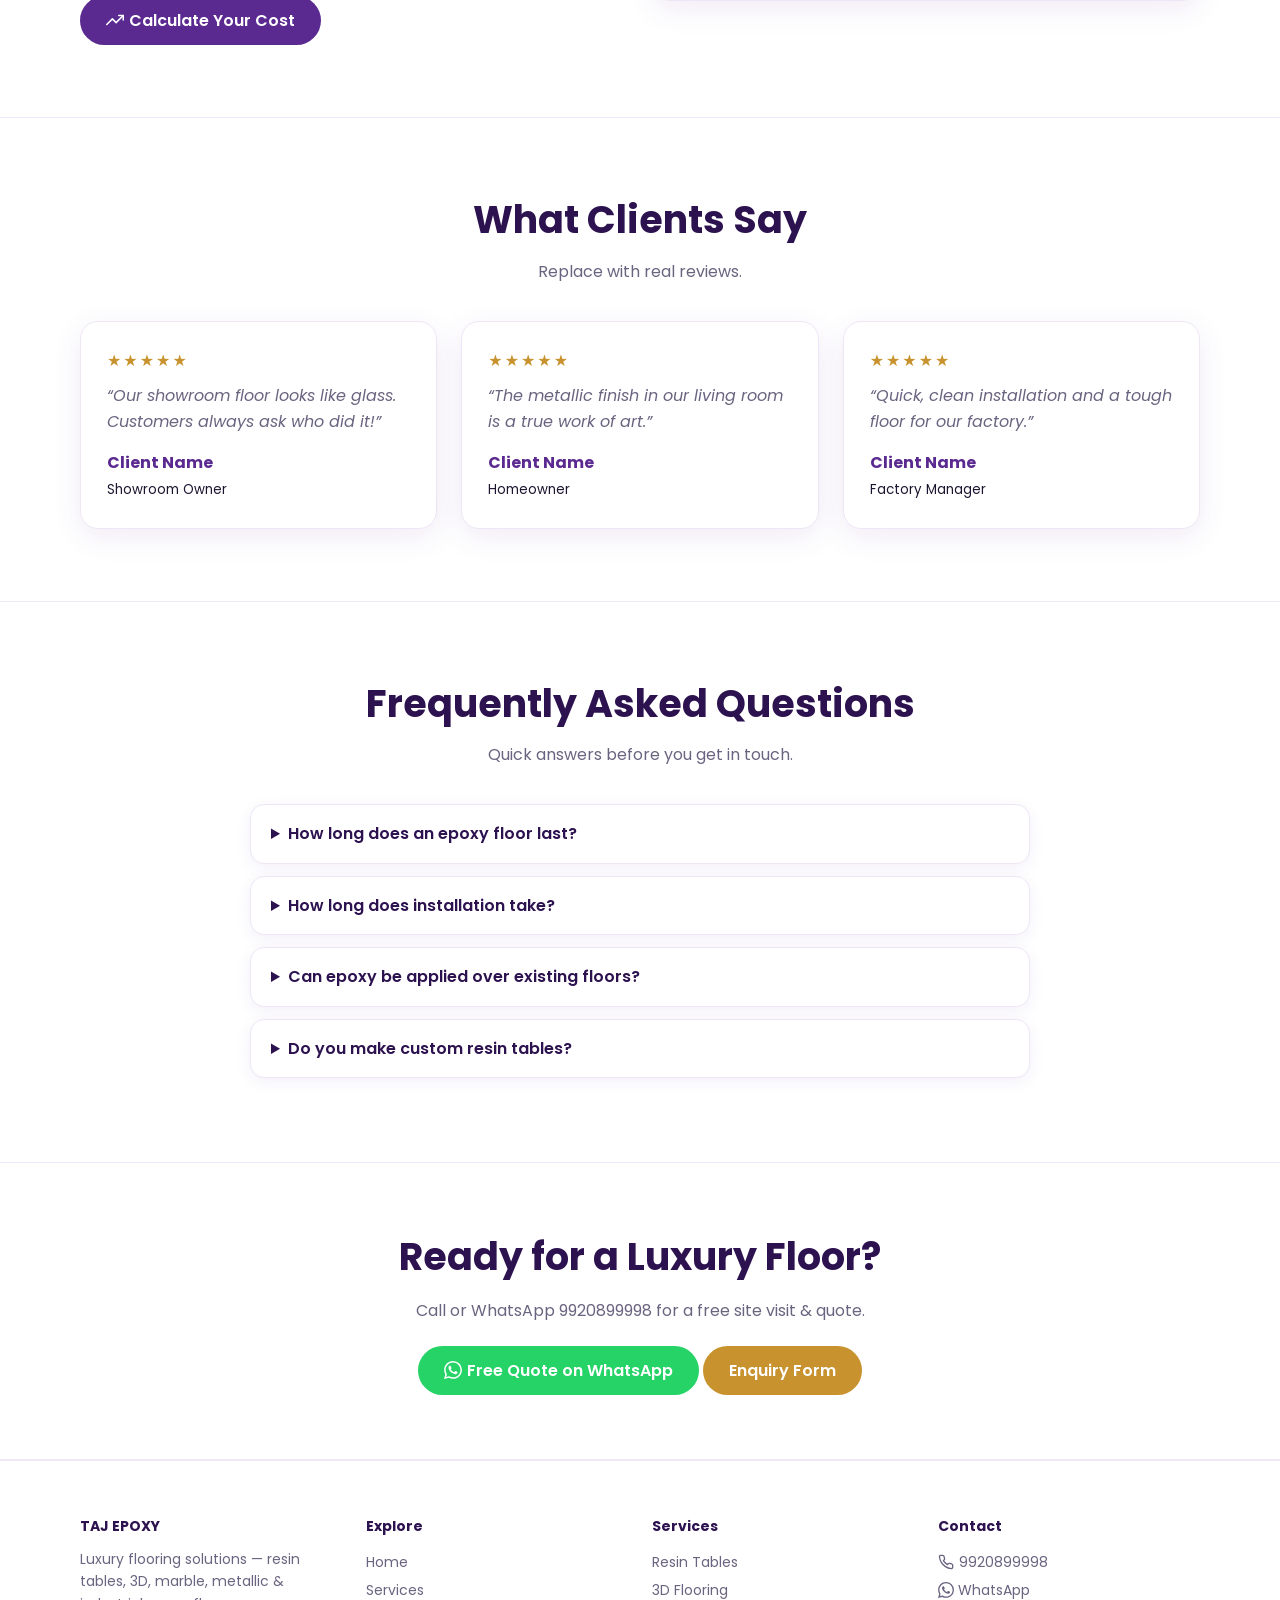
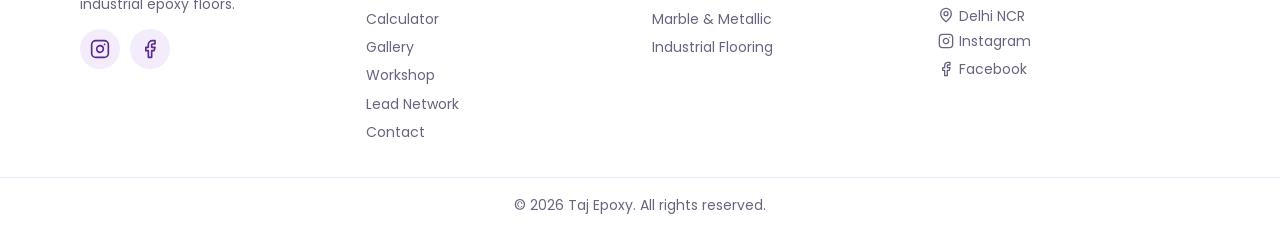
==== commit 0bc76334: "Revert "Add ShashiNanda Creations multi-page website" This reverts commit 17800c35effd6981a6335e7520" ====
--- a/index.html
+++ b/index.html
@@ -1,12 +1,22 @@
-<!DOCTYPE html><html lang="en"><head><meta charset="utf-8"><meta name="viewport" content="width=device-width,initial-scale=1"><title>ShashiNanda Creations | Pillow Covers, Refrigerator Covers, Wall Organizers</title><meta name="description" content="Manufacturer of pillow covers, refrigerator covers and wall hanging organizers. Retail and bulk orders via WhatsApp."><link rel="preconnect" href="https://fonts.googleapis.com"><link rel="preconnect" href="https://fonts.gstatic.com" crossorigin><link href="https://fonts.googleapis.com/css2?family=DM+Serif+Display&family=Karla:wght@400;700&display=swap" rel="stylesheet"><link rel="stylesheet" href="assets/style.css"></head><body><header><div class="wrap nav"><a class="logo" href="index.html">ShashiNanda Creations<small>Home textiles &amp; organizers</small></a><nav aria-label="Main"><button class="burger" aria-label="Menu" aria-expanded="false">&#9776;</button><ul><li><a href="index.html" class=on>Home</a></li><li><a href="products.html">Products</a></li><li><a href="about.html">About</a></li><li><a href="contact.html">Contact</a></li><li><a class="btn wa" data-wa="Hello ShashiNanda Creations, I would like to know more about your products.">WhatsApp us</a></li></ul></nav></div></header><main><section class="hero"><div class="wrap g"><div><h1>Everyday home textiles, stitched with care</h1><p>ShashiNanda Creations makes pillow covers, refrigerator covers and wall hanging organizers that make your home tidier and prettier. Retail and bulk orders welcome.</p><div class="btns"><a class="btn" href="products.html">View products</a><a class="btn wa" data-wa="Hello ShashiNanda Creations, I would like to place an order.">Order on WhatsApp</a></div></div><div class="collage"><div class="ph " role="img" aria-label="Hero photo: living room with pillow covers"><span>Hero photo: living room with pillow covers</span></div><!-- replace with <img src="assets/..." alt="Hero photo: living room with pillow covers"> --><div class="ph t2" role="img" aria-label="Fridge cover photo"><span>Fridge cover photo</span></div><!-- replace with <img src="assets/..." alt="Fridge cover photo"> --><div class="ph t3" role="img" aria-label="Wall organizer photo"><span>Wall organizer photo</span></div><!-- replace with <img src="assets/..." alt="Wall organizer photo"> --></div></div></section>
-<div class="strip"><div class="wrap"><ul><li>Direct from manufacturer</li><li>Bulk &amp; custom orders</li><li>Washable fabrics</li><li>Quick WhatsApp support</li></ul></div></div>
-<section><div class="wrap center"><h2>Three products, one tidy home</h2><p class="lead">Pick a category to see sizes, fabrics and designs.</p><div class="grid g3" style="text-align:left"><article class="card cat"><div class="ph " role="img" aria-label="Pillow Covers"><span>Pillow Covers</span></div><!-- replace with <img src="assets/..." alt="Pillow Covers"> --><div class="b"><h3>Pillow Covers</h3><p>Cushion and pillow covers that refresh a room in minutes.</p><a class="link" href="products.html">See designs</a></div></article><article class="card cat"><div class="ph t2" role="img" aria-label="Refrigerator Covers"><span>Refrigerator Covers</span></div><!-- replace with <img src="assets/..." alt="Refrigerator Covers"> --><div class="b"><h3>Refrigerator Covers</h3><p>Fitted covers that protect and decorate your fridge.</p><a class="link" href="products.html">See designs</a></div></article><article class="card cat"><div class="ph t3" role="img" aria-label="Wall Hanging Organizers"><span>Wall Hanging Organizers</span></div><!-- replace with <img src="assets/..." alt="Wall Hanging Organizers"> --><div class="b"><h3>Wall Hanging Organizers</h3><p>Pocket organizers that clear clutter off tables.</p><a class="link" href="products.html">See designs</a></div></article></div></div></section>
-<section class="alt"><div class="wrap"><h2>Popular picks</h2><p class="lead">Our most requested products. Tap enquire to chat with us instantly.</p><div class="grid g4"><article class="card"><div class="ph " role="img" aria-label="Floral Cushion Cover"><span>Floral Cushion Cover</span></div><!-- replace with <img src="assets/..." alt="Floral Cushion Cover"> --><div class="b"><h3>Floral Cushion Cover</h3><p>Soft cotton with printed florals in 16x16 and 18x18 sizes.</p><a class="link" data-wa="Hello, I am interested in: Floral Cushion Cover. Please share price and details.">Enquire on WhatsApp</a></div></article><article class="card"><div class="ph t2" role="img" aria-label="Single Door Fridge Cover"><span>Single Door Fridge Cover</span></div><!-- replace with <img src="assets/..." alt="Single Door Fridge Cover"> --><div class="b"><h3>Single Door Fridge Cover</h3><p>Dust and splash protection with handle covers.</p><a class="link" data-wa="Hello, I am interested in: Single Door Fridge Cover. Please share price and details.">Enquire on WhatsApp</a></div></article><article class="card"><div class="ph t3" role="img" aria-label="Multi-Pocket Wall Organizer"><span>Multi-Pocket Wall Organizer</span></div><!-- replace with <img src="assets/..." alt="Multi-Pocket Wall Organizer"> --><div class="b"><h3>Multi-Pocket Wall Organizer</h3><p>Hang by the door for keys, mail and chargers.</p><a class="link" data-wa="Hello, I am interested in: Multi-Pocket Wall Organizer. Please share price and details.">Enquire on WhatsApp</a></div></article><article class="card"><div class="ph t3" role="img" aria-label="Velvet Pillow Cover"><span>Velvet Pillow Cover</span></div><!-- replace with <img src="assets/..." alt="Velvet Pillow Cover"> --><div class="b"><h3>Velvet Pillow Cover</h3><p>Rich texture with a hidden zip closure.</p><a class="link" data-wa="Hello, I am interested in: Velvet Pillow Cover. Please share price and details.">Enquire on WhatsApp</a></div></article></div></div></section>
-<section><div class="wrap split"><div class="ph t2" role="img" aria-label="Workshop photo: stitching in progress"><span>Workshop photo: stitching in progress</span></div><!-- replace with <img src="assets/..." alt="Workshop photo: stitching in progress"> --><div><h2>Why customers reorder from us</h2><div class="feat"><div><h3>Made in our own unit</h3><p>We control cutting, stitching and finishing, so quality stays consistent.</p></div><div><h3>Fabric that lasts</h3><p>Durable, wash-friendly materials that hold colour and shape.</p></div><div><h3>Made to measure</h3><p>Custom sizes and prints for your fridge, sofa or wall.</p></div><div><h3>Fair wholesale pricing</h3><p>Special rates for shops, hotels, gifting and interior designers.</p></div></div></div></div></section>
-<section class="alt"><div class="wrap center"><h2>How ordering works</h2><p class="lead">Four simple steps from message to doorstep.</p><div class="steps" style="text-align:left"><div><h3>Message us</h3><p>Tell us the product, size and quantity on WhatsApp.</p></div><div><h3>Choose design</h3><p>We send photos, fabrics and a clear price.</p></div><div><h3>We make it</h3><p>Your order is stitched and checked in our unit.</p></div><div><h3>Delivery</h3><p>Packed and shipped to your address.</p></div></div></div></section>
-<section class="band"><div class="wrap split"><div><h2>Need bulk or custom orders?</h2><p class="lead">Retailers, hotels, hostels and gift sellers can order in volume with custom sizes and colours.</p><br><a class="btn wa" data-wa="Hello, I want a bulk/custom order quote.">Get a bulk quote</a></div><div class="ph t3" role="img" aria-label="Bulk order stack photo"><span>Bulk order stack photo</span></div><!-- replace with <img src="assets/..." alt="Bulk order stack photo"> --></div></section>
-<section><div class="wrap center"><h2>A look at our work</h2><p class="lead">Replace these placeholders with your own product photos.</p><div class="gal"><div class="ph t2" role="img" aria-label="Gallery photo 1"><span>Gallery photo 1</span></div><!-- replace with <img src="assets/..." alt="Gallery photo 1"> --><div class="ph t3" role="img" aria-label="Gallery photo 2"><span>Gallery photo 2</span></div><!-- replace with <img src="assets/..." alt="Gallery photo 2"> --><div class="ph " role="img" aria-label="Gallery photo 3"><span>Gallery photo 3</span></div><!-- replace with <img src="assets/..." alt="Gallery photo 3"> --><div class="ph t2" role="img" aria-label="Gallery photo 4"><span>Gallery photo 4</span></div><!-- replace with <img src="assets/..." alt="Gallery photo 4"> --><div class="ph t3" role="img" aria-label="Gallery photo 5"><span>Gallery photo 5</span></div><!-- replace with <img src="assets/..." alt="Gallery photo 5"> --><div class="ph " role="img" aria-label="Gallery photo 6"><span>Gallery photo 6</span></div><!-- replace with <img src="assets/..." alt="Gallery photo 6"> --></div></div></section>
-<section class="alt"><div class="wrap center"><h2>What customers say</h2><div class="grid g3" style="text-align:left"><blockquote><p>The fridge cover fits perfectly and the fabric is thick. It washes well too.</p><cite>Customer name, City</cite></blockquote><blockquote><p>Lovely pillow covers. The colours look exactly like the photos.</p><cite>Customer name, City</cite></blockquote><blockquote><p>The wall organizer cleared my entry table. Delivery was quick.</p><cite>Customer name, City</cite></blockquote></div></div></section>
-<section><div class="wrap" style="max-width:800px"><h2 class="center">Questions, answered</h2><details><summary>Can I order a custom size?</summary><p>Yes. Share your measurements on WhatsApp and we will quote it.</p></details><details><summary>Do you accept bulk orders?</summary><p>Yes, we supply retailers, hotels and gift sellers at wholesale rates.</p></details><details><summary>How should I wash the covers?</summary><p>Machine wash gently in cold water and dry in shade for best colour.</p></details><details><summary>Do you deliver across India?</summary><p>Yes. Delivery time depends on your location. Message us your pin code.</p></details></div></section>
-<section class="cta"><div class="wrap"><h2>Ready to refresh your home?</h2><p class="lead">Send us a message and get prices within a few hours.</p><a class="btn" data-wa="Hello ShashiNanda Creations, please share your catalogue.">Request catalogue on WhatsApp</a></div></section></main><footer><div class="wrap grid g3"><div><h3>ShashiNanda Creations</h3><p>Pillow covers, refrigerator covers and wall hanging organizers, made with care for everyday homes.</p></div><div><h3>Explore</h3><a href="index.html">Home</a><a href="products.html">Products</a><a href="about.html">About us</a><a href="contact.html">Contact</a></div><div><h3>Order</h3><a data-wa="Hello, I want to place an order.">Chat on WhatsApp</a><a href="contact.html">Send an enquiry</a><p style="margin-top:1rem;font-size:.9rem">&copy; 2026 ShashiNanda Creations</p></div></div></footer>
-<a class="fab" data-wa="Hello ShashiNanda Creations, I have a question." aria-label="Chat on WhatsApp"><svg width="24" height="24" viewBox="0 0 24 24" fill="currentColor"><path d="M12 2a10 10 0 0 0-8.6 15L2 22l5.2-1.4A10 10 0 1 0 12 2zm5.3 14.2c-.2.6-1.3 1.2-1.8 1.2-.5.1-1 .2-3.3-.7-2.8-1.1-4.5-4-4.7-4.2-.1-.2-1.1-1.4-1.1-2.7s.7-1.9.9-2.200c.2-.3.5-.3.7-.3h.5c.2 0 .4 0 .6.5l.8 2c.1.2.1.3 0 .5l-.4.6c-.1.1-.3.3-.1.6.2.3.8 1.300 1.700 2.100 1.200 1 2.100 1.300 2.400 1.500.3.1.4.1.6-.1l.8-1c.2-.2.4-.2.6-.1l1.900.9c.3.1.5.2.5.3.1.2.1.7-.1 1.300z"/></svg><span>Chat on WhatsApp</span></a><script src="assets/script.js"></script></body></html>+<!DOCTYPE html><html lang="en"><head><meta charset="utf-8"><meta name="viewport" content="width=device-width,initial-scale=1">
+<title>Home | Taj Epoxy – Luxury Flooring Solutions</title><meta name="description" content="Luxury epoxy flooring & resin tables – 3D, marble, metallic, industrial flooring for homes, offices, showrooms and industries.">
+<link rel="preconnect" href="https://fonts.googleapis.com"><link href="https://fonts.googleapis.com/css2?family=Poppins:wght@400;500;600;700&display=swap" rel="stylesheet"><link rel="stylesheet" href="style.css"></head><body>
+<header><div class="w nav"><div class="brand"><a href="index.html"><img src="assets/logo.jpg" alt="Taj Epoxy"></a><span class="sep"></span><a href="index.html"><img src="assets/shlok-logo.png" alt="Shlok Interiors – All interior solution"></a></div><button class="burger" aria-label="Menu">☰</button><ul><li><a href="index.html" class=on>Home</a></li><li><a href="services.html">Services</a></li><li><a href="calculator.html">Calculator</a></li><li><a href="gallery.html">Gallery</a></li><li><a href="workshop.html">Workshop</a></li><li><a href="leads.html">Lead Network</a></li><li><a href="contact.html">Contact</a></li><li><a class="btn wa-btn" data-wa style="color:#fff"><i class="wai"></i>WhatsApp</a></li></ul></div></header>
+<section class="hero"><div class="w"><div><span class="tag">Luxury Flooring Solutions</span><h1>Luxury <em>Epoxy Flooring</em> & Resin Solutions</h1><p>Resin Tables | 3D | Marble | Metallic | Industrial Flooring — crafted for Homes, Offices, Showrooms & Industries.</p><div class="cta"><a class="btn g" href="contact.html">Get Free Quote</a><a class="btn wa-btn" data-wa="Hi Taj Epoxy, I would like a free consultation and quote for epoxy flooring."><i class="wai"></i>Chat on WhatsApp</a><a class="btn o" href="gallery.html">View Our Work</a><a class="btn o" href="calculator.html"><i class="i i-trend"></i>Cost Calculator</a></div></div><div class="ph" style="min-height:420px;background-image:url('https://images.unsplash.com/photo-1600607687939-ce8a6c25118c?auto=format&fit=crop&w=1600&q=85');background-size:cover;background-position:center"></div></div></section>
+<div class="stats"><div class="w grid"><div><b>500+</b>Projects</div><div><b>10+</b>Years Experience</div><div><b>6</b>Floor Styles</div><div><b>100%</b>Seamless Finish</div></div></div>
+<section><div class="w c"><h2>Our Signature Services</h2><p class="sub">From statement furniture to factory floors — one trusted team.</p><div class="grid g3" style="text-align:left"><div class="card"><div class="ph" style="background-image:url('https://images.unsplash.com/photo-1499933374294-4584851497cc?auto=format&fit=crop&w=1400&q=85');background-size:cover;background-position:center"></div><div class="b"><div class="ico"><i class="i i-table"></i></div><h3>Resin Tables</h3><p>River tables & live-edge furniture with crystal-clear, UV-stable resin.</p><a class="wlink" data-wa="Hi Taj Epoxy, I'm interested in Resin Tables. Please share details, price and availability."><i class="wai"></i>Enquire on WhatsApp</a></div></div><div class="card"><a href="3d-flooring.html"><img class="cimg" src="assets/gallery/3d-5.jpg" alt="3D Flooring" loading="lazy"></a><div class="b"><div class="ico"><i class="i i-waves"></i></div><h3><a href="3d-flooring.html">3D Flooring</a></h3><p>Photo-real seamless 3D floors – oceans, marble, abstract art.</p><a class="vlink" href="3d-flooring.html">View Gallery →</a><a class="wlink" data-wa="Hi Taj Epoxy, I'm interested in 3D Flooring. Please share details, price and availability."><i class="wai"></i>Enquire on WhatsApp</a></div></div><div class="card"><a href="marble-flooring.html"><img class="cimg" src="assets/gallery/marble-1.jpg" alt="Marble Finish" loading="lazy"></a><div class="b"><div class="ico"><i class="i i-landmark"></i></div><h3><a href="marble-flooring.html">Marble Finish</a></h3><p>Elegant veined marble look with a high-gloss mirror shine.</p><a class="vlink" href="marble-flooring.html">View Gallery →</a><a class="wlink" data-wa="Hi Taj Epoxy, I'm interested in Marble Finish. Please share details, price and availability."><i class="wai"></i>Enquire on WhatsApp</a></div></div><div class="card"><a href="metallic-flooring.html"><img class="cimg" src="assets/gallery/metallic-1.jpg" alt="Metallic Finish" loading="lazy"></a><div class="b"><div class="ico"><i class="i i-sparkle"></i></div><h3><a href="metallic-flooring.html">Metallic Finish</a></h3><p>Molten, flowing metallic pigments for dramatic showpiece floors.</p><a class="vlink" href="metallic-flooring.html">View Gallery →</a><a class="wlink" data-wa="Hi Taj Epoxy, I'm interested in Metallic Finish. Please share details, price and availability."><i class="wai"></i>Enquire on WhatsApp</a></div></div><div class="card"><a href="industrial-flooring.html"><img class="cimg" src="assets/gallery/industrial-2.jpg" alt="Industrial Flooring" loading="lazy"></a><div class="b"><div class="ico"><i class="i i-factory"></i></div><h3><a href="industrial-flooring.html">Industrial Flooring</a></h3><p>Heavy-duty, chemical-resistant floors for factories & warehouses.</p><a class="vlink" href="industrial-flooring.html">View Gallery →</a><a class="wlink" data-wa="Hi Taj Epoxy, I'm interested in Industrial Flooring. Please share details, price and availability."><i class="wai"></i>Enquire on WhatsApp</a></div></div><div class="card"><div class="ph" style="background-image:url('https://images.unsplash.com/photo-1600566753086-00f18fb6b3ea?auto=format&fit=crop&w=1400&q=85');background-size:cover;background-position:center"></div><div class="b"><div class="ico"><i class="i i-gem"></i></div><h3>Flakes & Granular</h3><p>Anti-skid decorative flake floors for garages, terraces & pools.</p><a class="wlink" data-wa="Hi Taj Epoxy, I'm interested in Flakes & Granular. Please share details, price and availability."><i class="wai"></i>Enquire on WhatsApp</a></div></div></div></div></section>
+<section class="alt"><div class="w c"><h2>Made For Every Space</h2><p class="sub">Homes • Offices • Showrooms • Industries</p><div class="grid g3" style="text-align:left"><div class="card"><div class="ph" style="background-image:url('https://images.unsplash.com/photo-1600210492486-724fe5c67fb0?auto=format&fit=crop&w=1400&q=85');background-size:cover;background-position:center"></div><div class="b"><h3>Homes</h3><p>Living rooms, kitchens & balconies that turn heads.</p><a class="wlink" data-wa="Hi Taj Epoxy, I need epoxy flooring for my home. Please contact me."><i class="wai"></i>Get a Quote</a></div></div><div class="card"><div class="ph" style="background-image:url('https://images.unsplash.com/photo-1497366811353-6870744d04b2?auto=format&fit=crop&w=1400&q=85');background-size:cover;background-position:center"></div><div class="b"><h3>Offices</h3><p>Polished, durable floors that impress clients.</p><a class="wlink" data-wa="Hi Taj Epoxy, I need epoxy flooring for my office. Please contact me."><i class="wai"></i>Get a Quote</a></div></div><div class="card"><div class="ph" style="background-image:url('https://images.unsplash.com/photo-1600607687920-4e2a09cf159d?auto=format&fit=crop&w=1400&q=85');background-size:cover;background-position:center"></div><div class="b"><h3>Showrooms</h3><p>Mirror-gloss floors that make products shine.</p><a class="wlink" data-wa="Hi Taj Epoxy, I need epoxy flooring for my showroom. Please contact me."><i class="wai"></i>Get a Quote</a></div></div><div class="card"><div class="ph" style="background-image:url('https://images.unsplash.com/photo-1581092160562-40aa08e78837?auto=format&fit=crop&w=1400&q=85');background-size:cover;background-position:center"></div><div class="b"><h3>Industries</h3><p>Seamless, hygienic floors built for heavy loads.</p><a class="wlink" data-wa="Hi Taj Epoxy, I need epoxy flooring for my industry. Please contact me."><i class="wai"></i>Get a Quote</a></div></div></div></div></section>
+<section><div class="w grid g2"><div class="ph" style="min-height:380px;background-image:url('https://images.unsplash.com/photo-1621905251189-08b45d6a269e?auto=format&fit=crop&w=1400&q=85');background-size:cover;background-position:center"></div><div><h2>Why Choose Taj Epoxy?</h2><p class="sub">Premium materials, expert applicators and flawless finishing.</p><div class="chips"><span><i class="i i-check"></i>Seamless & Waterproof</span><span><i class="i i-check"></i>Easy to Clean</span><span><i class="i i-check"></i>Long Lasting</span><span><i class="i i-check"></i>Custom Designs</span><span><i class="i i-check"></i>Expert Installation</span></div><br><a class="btn wa-btn" data-wa="Hi Taj Epoxy, I would like to talk to an expert about my flooring project."><i class="wai"></i>Talk To An Expert</a></div></div></section>
+<section><div class="w grid g2"><div><span class="tag" style="color:var(--p)">Signature Piece</span><h2>Resin River Tables</h2><p class="sub">Live-edge wood meets glowing, glass-clear resin. Dining, conference and coffee tables custom made to your size and colour.</p><div class="chips"><span>Live-Edge Wood</span><span>Custom Colours</span><span>UV Stable</span><span>Glass Finish</span></div><br><a class="btn wa-btn" data-wa="Hi Taj Epoxy, I want a custom resin river table. Size: ___ Wood: ___ Resin colour: ___"><i class="wai"></i>Order Custom Table</a></div><div class="ph" style="min-height:380px;background-image:url('https://images.unsplash.com/photo-1499933374294-4584851497cc?auto=format&fit=crop&w=1400&q=85');background-size:cover;background-position:center"></div></div></section>
+<section class="alt"><div class="w c"><h2>Our Process</h2><p class="sub">Simple, transparent and hassle-free from enquiry to handover.</p><div class="grid g3 steps" style="text-align:left"><div class="step"><h3>Free Consultation</h3><p>Share your space, style and budget with us.</p></div><div class="step"><h3>Design & Quote</h3><p>We suggest colours, finishes and a clear quotation.</p></div><div class="step"><h3>Surface Preparation</h3><p>Diamond grinding & repairs for a flawless base.</p></div><div class="step"><h3>Epoxy Application</h3><p>Expert layering, pigments and high-gloss finishing.</p></div></div></div></section>
+<section class="ws" id="ws-home" style="display:none"></section>
+<section><div class="w c"><h2>Recent Projects</h2><p class="sub">A glimpse of floors we've transformed.</p><div class="grid g3"><div class="ph" style="min-height:260px;background-image:url('https://images.unsplash.com/photo-1500375592092-40eb2168fd21?auto=format&fit=crop&w=1400&q=85');background-size:cover;background-position:center"></div><div class="ph" style="min-height:260px;background-image:url('https://images.unsplash.com/photo-1600607687939-ce8a6c25118c?auto=format&fit=crop&w=1400&q=85');background-size:cover;background-position:center"></div><div class="ph" style="min-height:260px;background-image:url('https://images.unsplash.com/photo-1581092160562-40aa08e78837?auto=format&fit=crop&w=1400&q=85');background-size:cover;background-position:center"></div></div><br><a class="btn" href="gallery.html">View Full Gallery</a></div></section>
+<section><div class="w grid g2"><div><span class="tag" style="color:var(--p)">Instant Estimate</span><h2>Epoxy Flooring Cost Calculator</h2><p class="sub">Pick a flooring system, enter your area and see the full material costing chart — process, consumption, rate and per sq ft cost — instantly.</p><a class="btn" href="calculator.html"><i class="i i-trend"></i>Calculate Your Cost</a></div><div class="card"><div class="b"><div class="ico"><i class="i i-waves"></i></div><h3>Industrial Epoxy Flooring (5mm)</h3><p>1,000 sq ft → material cost chart with primer, screed, topcoat & professional charges.</p><a class="wlink" href="calculator.html">Try the calculator →</a></div></div></div></section>
+<section class="alt"><div class="w c"><h2>What Clients Say</h2><p class="sub">Replace with real reviews.</p><div class="grid g3" style="text-align:left"><div class="quote"><span class="stars">★★★★★</span><p>“Our showroom floor looks like glass. Customers always ask who did it!”</p><b>Client Name</b><br><small>Showroom Owner</small></div><div class="quote"><span class="stars">★★★★★</span><p>“The metallic finish in our living room is a true work of art.”</p><b>Client Name</b><br><small>Homeowner</small></div><div class="quote"><span class="stars">★★★★★</span><p>“Quick, clean installation and a tough floor for our factory.”</p><b>Client Name</b><br><small>Factory Manager</small></div></div></div></section>
+<section><div class="w c"><h2>Frequently Asked Questions</h2><p class="sub">Quick answers before you get in touch.</p><div class="faq" style="text-align:left"><details><summary>How long does an epoxy floor last?</summary><p>With proper care, quality epoxy floors last many years and resist stains, water and abrasion.</p></details><details><summary>How long does installation take?</summary><p>Most residential floors take 2–4 days including curing; larger projects vary.</p></details><details><summary>Can epoxy be applied over existing floors?</summary><p>Usually yes, after inspection and surface preparation.</p></details><details><summary>Do you make custom resin tables?</summary><p>Yes — choose the wood, resin colour and size, and we craft it to order.</p></details></div></div></section>
+<section class="band"><div class="w"><h2>Ready for a Luxury Floor?</h2><p style="margin:10px 0 22px">Call or WhatsApp 9920899998 for a free site visit & quote.</p><a class="btn wa-btn" data-wa="Hi Taj Epoxy, please arrange a free site visit and quote."><i class="wai"></i>Free Quote on WhatsApp</a> <a class="btn g" href="contact.html">Enquiry Form</a></div></section>
+<footer><div class="w grid"><div><h4>TAJ EPOXY</h4>Luxury flooring solutions — resin tables, 3D, marble, metallic & industrial epoxy floors.<div class="soc"><a href="https://www.instagram.com/taj_epoxy/" target="_blank" rel="noopener" aria-label="Taj Epoxy on Instagram"><i class="i i-instagram"></i></a><a href="https://www.facebook.com/share/1DwdiSw9Jn/" target="_blank" rel="noopener" aria-label="Taj Epoxy on Facebook"><i class="i i-facebook"></i></a></div></div>
+<div><h4>Explore</h4><a href="index.html">Home</a><a href="services.html">Services</a><a href="calculator.html">Calculator</a><a href="gallery.html">Gallery</a><a href="workshop.html">Workshop</a><a href="leads.html">Lead Network</a><a href="contact.html">Contact</a></div>
+<div><h4>Services</h4><a href="services.html">Resin Tables</a><a href="services.html">3D Flooring</a><a href="services.html">Marble & Metallic</a><a href="services.html">Industrial Flooring</a></div>
+<div><h4>Contact</h4><a href="tel:+919920899998"><i class="i i-phone"></i>9920899998</a><a data-wa="Hi Taj Epoxy, I would like to know more about your services."><i class="wai"></i>WhatsApp</a><span><i class="i i-pin"></i>Delhi NCR</span><a href="https://www.instagram.com/taj_epoxy/" target="_blank" rel="noopener"><i class="i i-instagram"></i>Instagram</a><a href="https://www.facebook.com/share/1DwdiSw9Jn/" target="_blank" rel="noopener"><i class="i i-facebook"></i>Facebook</a></div></div>
+<div class="cp">© 2026 Taj Epoxy. All rights reserved.</div></footer><a class="wa" data-wa aria-label="Chat on WhatsApp"><i class="wai"></i></a><div class="mbar"><a href="tel:+919920899998"><i class="i i-phone"></i>Call</a><a data-wa><i class="wai"></i>WhatsApp</a></div><script src="script.js"></script><script src="workshop.js"></script></body></html>
--- a/style.css
+++ b/style.css
@@ -0,0 +1,126 @@
+:root{--p:#5b2a91;--pd:#2d1250;--pl:#f3ecfb;--g:#c8932e;--t:#1d1530;--m:#6b6480}
+*{box-sizing:border-box;margin:0}body{font-family:Poppins,system-ui,sans-serif;color:var(--t);line-height:1.6}
+img{max-width:100%;display:block}a{color:inherit;text-decoration:none}
+.w{max-width:1160px;margin:auto;padding:0 20px}
+header{position:sticky;top:0;z-index:9;background:#fff;box-shadow:0 2px 14px #0001}
+.nav{display:flex;align-items:center;justify-content:space-between;height:70px}
+.nav img{height:52px}.nav ul{display:flex;gap:26px;list-style:none;font-weight:500;font-size:15px}
+.nav ul a:hover,.nav ul a.on{color:var(--p)}.burger{display:none;background:none;border:0;font-size:28px;color:var(--p)}
+.btn{display:inline-block;background:var(--p);color:#fff;padding:12px 26px;border-radius:40px;font-weight:600;transition:.2s}
+.btn:hover{background:var(--pd);transform:translateY(-2px)}.btn.o{background:none;border:2px solid #fff}.btn.g{background:var(--g)}
+.ph{position:relative;background:linear-gradient(135deg,#7d3fc4,#2d1250 60%,#c8932e);display:flex;align-items:center;justify-content:center;color:#ffffffcc;font-size:13px;text-align:center;border-radius:16px;overflow:hidden;min-height:220px}
+.ph::before{content:"";position:absolute;inset:0;background:repeating-linear-gradient(45deg,#ffffff0d 0 12px,transparent 12px 24px)}
+.ph span{position:relative;padding:8px 14px;background:#0004;border-radius:20px}
+.hero{background:linear-gradient(120deg,var(--pd),var(--p));color:#fff;padding:80px 0}
+.hero .w{display:grid;grid-template-columns:1.1fr .9fr;gap:50px;align-items:center}
+.hero h1{font-size:clamp(32px,5vw,56px);line-height:1.15;margin:12px 0 18px}.hero h1 em{color:#f2c466;font-style:normal}
+.tag{font-size:13px;letter-spacing:3px;text-transform:uppercase;color:#f2c466}.hero .ph{min-height:420px;border-radius:200px 16px 200px 16px}
+.cta{display:flex;gap:12px;flex-wrap:wrap;margin-top:26px}
+.ph-hero{padding:70px 0;background:linear-gradient(120deg,var(--pd),var(--p));color:#fff;text-align:center}.ph-hero h1{font-size:clamp(30px,4.5vw,46px)}
+section{padding:72px 0}section.alt{background:var(--pl)}
+h2{font-size:clamp(26px,3.5vw,38px);color:var(--pd);margin-bottom:8px}.sub{color:var(--m);max-width:620px;margin-bottom:36px}.c{text-align:center}.c .sub{margin-inline:auto}
+.grid{display:grid;gap:24px}.g3{grid-template-columns:repeat(auto-fit,minmax(260px,1fr))}.g2{grid-template-columns:repeat(auto-fit,minmax(320px,1fr));align-items:center}
+.card{background:#fff;border-radius:18px;overflow:hidden;box-shadow:0 8px 30px #5b2a9118;transition:.25s}.card:hover{transform:translateY(-6px)}
+.card .ph{border-radius:0;min-height:200px}.card div.b{padding:20px}.card h3{color:var(--p);margin-bottom:6px}.card p{color:var(--m);font-size:14px}
+.stats{background:var(--pd);color:#fff;padding:44px 0}.stats .grid{grid-template-columns:repeat(auto-fit,minmax(150px,1fr));text-align:center}
+.stats b{display:block;font-size:38px;color:#f2c466}
+.ico{font-size:34px}.chips{display:flex;flex-wrap:wrap;gap:10px;margin-top:14px}.chips span{background:var(--pl);color:var(--p);padding:6px 16px;border-radius:30px;font-size:14px;font-weight:500}
+.gal{columns:3 260px;gap:16px}.gal .ph{margin-bottom:16px}
+.band{background:linear-gradient(120deg,var(--p),var(--pd));color:#fff;text-align:center;padding:64px 0}.band h2{color:#fff}
+.price{display:flex;gap:16px;flex-wrap:wrap;margin:18px 0}.price div{background:var(--pl);padding:14px 22px;border-radius:14px}.price b{display:block;font-size:26px;color:var(--p)}
+form{display:grid;gap:14px}input,select,textarea{padding:13px 16px;border:1.5px solid #ddd2ee;border-radius:12px;font:inherit;width:100%}input:focus,textarea:focus,select:focus{outline:2px solid var(--p)}
+footer{background:#170a2b;color:#cfc3e3;padding:54px 0 20px;font-size:14px}footer .grid{grid-template-columns:repeat(auto-fit,minmax(200px,1fr))}
+footer h4{color:#fff;margin-bottom:10px}footer a{display:block;padding:3px 0}footer a:hover{color:#f2c466}.cp{border-top:1px solid #ffffff22;margin-top:30px;padding-top:16px;text-align:center}
+.wa{position:fixed;right:18px;bottom:18px;background:#25d366;color:#fff;width:56px;height:56px;border-radius:50%;display:grid;place-items:center;font-size:28px;box-shadow:0 6px 20px #0004;z-index:10}
+@media(max-width:820px){.hero .w{grid-template-columns:1fr}.hero .ph{min-height:260px}.burger{display:block}
+.nav ul{display:none;position:absolute;top:70px;left:0;right:0;background:#fff;flex-direction:column;padding:20px;gap:14px;box-shadow:0 10px 20px #0002}.nav ul.open{display:flex}}
+.steps{counter-reset:s}.step{background:#fff;border-radius:18px;padding:26px;box-shadow:0 8px 30px #5b2a9118;position:relative}
+.step::before{counter-increment:s;content:counter(s);display:grid;place-items:center;width:42px;height:42px;border-radius:50%;background:var(--p);color:#fff;font-weight:700;margin-bottom:12px}
+.step h3{color:var(--pd)}.step p{color:var(--m);font-size:14px}
+.quote{background:#fff;border-radius:18px;padding:26px;box-shadow:0 8px 30px #5b2a9118}.quote p{font-style:italic;color:var(--m);margin:10px 0 16px}.quote b{color:var(--p)}.stars{color:var(--g);letter-spacing:2px}
+details{background:#fff;border-radius:14px;padding:16px 20px;margin-bottom:12px;box-shadow:0 4px 16px #5b2a9112}summary{cursor:pointer;font-weight:600;color:var(--pd)}details p{color:var(--m);margin-top:10px}
+.ws{background:linear-gradient(120deg,var(--pd),var(--p));color:#fff}.ws h2{color:#fff}.ws .sub{color:#e6d9f7}
+.ws .price div{background:#ffffff1c}.ws .price b{color:#f2c466}.ws .chips span{background:#ffffff1c;color:#fff}.ws img{border-radius:18px;max-width:380px;margin:auto;box-shadow:0 14px 50px #0006}
+.badge{display:inline-block;background:var(--g);color:#fff;padding:4px 16px;border-radius:30px;font-size:13px;font-weight:600;margin-bottom:12px}
+.faq{max-width:780px;margin:auto}
+.btn.wa-btn{background:#25d366}.btn.wa-btn:hover{background:#1aa84f}
+.wlink{display:inline-block;margin-top:12px;color:#128c4a;font-weight:600;font-size:14px}.wlink:hover{text-decoration:underline}
+.mbar{display:none}
+@media(max-width:820px){.mbar{display:flex;position:fixed;bottom:0;left:0;right:0;z-index:11;box-shadow:0 -4px 16px #0003}
+.mbar a{flex:1;text-align:center;padding:14px;color:#fff;font-weight:600}.mbar a:first-child{background:var(--p)}.mbar a:last-child{background:#25d366}
+.wa{display:none}body{padding-bottom:50px}}
+.wai{display:inline-block;width:1.15em;height:1.15em;vertical-align:-.2em;margin-right:4px;background:currentColor;-webkit-mask:url("[data-uri]") center/contain no-repeat;mask:url("[data-uri]") center/contain no-repeat}
+.wa .wai{width:30px;height:30px;margin:0}.wlink .wai{width:1.05em;height:1.05em}
+.i{display:inline-block;width:1.15em;height:1.15em;vertical-align:-.2em;margin-right:5px;background:currentColor;-webkit-mask:var(--m) center/contain no-repeat;mask:var(--m) center/contain no-repeat}
+.i-phone{--m:url("[data-uri]")}.i-pin{--m:url("[data-uri]")}.i-cal{--m:url("[data-uri]")}.i-check{--m:url("[data-uri]")}.i-cam{--m:url("[data-uri]")}.i-tool{--m:url("[data-uri]")}.i-cap{--m:url("[data-uri]")}.i-trend{--m:url("[data-uri]")}.i-award{--m:url("[data-uri]")}.i-flame{--m:url("[data-uri]")}.i-sparkle{--m:url("[data-uri]")}.i-waves{--m:url("[data-uri]")}.i-landmark{--m:url("[data-uri]")}.i-factory{--m:url("[data-uri]")}.i-gem{--m:url("[data-uri]")}.i-table{--m:url("[data-uri]")}
+.ico{width:58px;height:58px;border-radius:16px;background:var(--pl);color:var(--p);display:grid;place-items:center;margin-bottom:12px}.ico .i{width:28px;height:28px;margin:0}.card:hover .ico{background:var(--p);color:#fff}.ph .i{margin-right:6px}.tag .i,.badge .i{margin-right:6px}
+.calc{max-width:960px}.tabs{display:grid;grid-template-columns:repeat(auto-fit,minmax(190px,1fr));gap:12px;margin-bottom:18px}
+.tab{background:#fff;border:1.5px solid #ddd2ee;border-radius:12px;padding:14px;text-align:left;font:inherit;font-weight:600;font-size:14px;cursor:pointer;color:var(--pd);transition:.2s}
+.tab:hover{border-color:var(--p)}.tab.on{border-color:var(--p);background:var(--pl);color:var(--p);box-shadow:0 0 0 2px #5b2a9122}
+.areabox{background:#fff;border:1.5px solid #e6dcf3;border-radius:16px;padding:14px 20px;display:flex;flex-wrap:wrap;gap:16px;align-items:center;justify-content:space-between;margin-bottom:22px}
+.areabox label{font-weight:600;font-size:14px}.areabox .in{display:flex;align-items:center;gap:8px;background:var(--pl);border-radius:12px;padding:0 14px}
+.areabox input{border:0;background:none;width:110px;font-size:20px;font-weight:700;color:var(--pd);padding:10px 0}.areabox input:focus{outline:0}.areabox small{color:var(--m)}
+.pres{display:flex;gap:8px;flex-wrap:wrap}.pre{border:1.5px solid #ddd2ee;background:#fff;border-radius:30px;padding:6px 16px;font:inherit;font-size:13px;cursor:pointer;color:var(--m)}.pre.on{background:var(--p);border-color:var(--p);color:#fff}
+.tw{background:#fff;border:2px solid var(--pd);border-radius:10px;overflow-x:auto}.tw h3{text-align:center;font-size:22px;color:var(--pd);padding:14px;border-bottom:2px solid var(--pd)}
+.tw .cond{text-align:center;font-weight:600;font-size:13px;padding:8px;border-bottom:1px solid #c9bde0}
+.tw table{border-collapse:collapse;width:100%;min-width:780px;font-size:13px}.tw th,.tw td{border:1px solid #c9bde0;padding:9px 10px;text-align:center}
+.tw th{background:var(--pl);color:var(--pd);font-size:12px}.tw th small{display:block;font-weight:400;color:var(--m)}.tw td b{color:var(--pd)}
+.tots{display:flex;justify-content:flex-end}.tots table{min-width:0;width:360px;max-width:100%}.tots td{font-weight:600;text-align:right;padding:12px 16px}.tots td:last-child{text-align:center;font-weight:700;width:140px}
+.tots tr.hl td{background:var(--p);color:#fff}.tots tr.hl td:last-child{background:#fff;color:var(--p);font-size:18px}
+.calc-foot{display:flex;flex-wrap:wrap;gap:20px;justify-content:space-between;align-items:center;margin-top:22px}.calc-foot p{font-size:12px;color:var(--m);max-width:520px}
+.brand{display:flex;align-items:center;gap:14px}.brand a{display:block}.brand img{height:50px;width:auto}.brand .sep{width:1px;height:34px;background:#d9cdeb}
+@media(max-width:820px){.brand{gap:8px}.brand img{height:36px}.brand .sep{height:26px}}
+.seg{display:flex;gap:10px;justify-content:center;margin-bottom:22px;flex-wrap:wrap}.seg .tab{text-align:center;padding:12px 26px;border-radius:40px}.hide{display:none!important}
+.mopts{display:grid;grid-template-columns:repeat(auto-fit,minmax(240px,1fr));gap:16px;margin-bottom:22px}.mopts label{font-weight:600;font-size:14px;display:grid;gap:6px}
+.mc{background:#fff;border:2px solid var(--pd);border-radius:12px;overflow:hidden;margin-bottom:18px}.mc h3{background:var(--pd);color:#fff;padding:11px 16px;font-size:16px}.mc h3 span{font-weight:400;font-size:13px;opacity:.85}
+.tw2{overflow-x:auto}.mc table{border-collapse:collapse;width:100%;font-size:14px;min-width:420px}.mc th,.mc td{border:1px solid #d7cbea;padding:9px 12px;text-align:center}.mc th{background:var(--pl);color:var(--pd);font-size:13px}
+.mc tfoot td{background:var(--pl);font-weight:700;color:var(--pd)}.mc.gt{border-color:var(--p)}.mc.gt h3{background:var(--p)}.mn{padding:10px 16px;font-size:13px;color:var(--m)}.mc small{color:var(--m)}
+.guide{background:#fff;border-radius:16px;padding:22px 26px;box-shadow:0 8px 30px #5b2a9118}.guide li{list-style:none;padding:8px 0 8px 30px;position:relative;font-size:14px}.guide li::before{content:"";position:absolute;left:0;top:11px;width:18px;height:18px;background:var(--p);-webkit-mask:url("[data-uri]") center/contain no-repeat;mask:url("[data-uri]") center/contain no-repeat}
+.lead-card{background:linear-gradient(135deg,var(--pd),var(--p));color:#fff;border-radius:22px;padding:34px;position:relative}.lead-card .big{font-size:clamp(46px,7vw,68px);font-weight:700;color:#f2c466;line-height:1.1}
+.seal{position:absolute;top:-18px;right:-8px;background:radial-gradient(circle,#f7d57a,#c8932e);color:#4a2d00;width:104px;height:104px;border-radius:50%;display:grid;place-items:center;text-align:center;font-weight:700;font-size:13px;line-height:1.2;box-shadow:0 8px 24px #0004;border:4px dashed #fff8}
+.qty{display:flex;gap:8px;flex-wrap:wrap;margin:14px 0}.qty button{border:1.5px solid #ffffff66;background:none;color:#fff;border-radius:30px;padding:6px 18px;font:inherit;cursor:pointer}.qty button.on{background:#fff;color:var(--p);font-weight:600}
+.checks{list-style:none;padding:0}.checks li{padding:10px 0 10px 34px;position:relative;border-bottom:1px dashed #ddd2ee}.checks li::before{content:"";position:absolute;left:0;top:13px;width:20px;height:20px;background:var(--p);-webkit-mask:url("[data-uri]") center/contain no-repeat;mask:url("[data-uri]") center/contain no-repeat}
+.gal img{width:100%;display:block;border-radius:16px;margin-bottom:16px;cursor:zoom-in;transition:.3s;box-shadow:0 6px 24px #5b2a9122}.gal img:hover{transform:scale(1.02)}
+.cimg{width:100%;height:200px;object-fit:cover;display:block;transition:.4s}.card:hover .cimg{transform:scale(1.05)}.card{overflow:hidden}.card h3 a:hover{text-decoration:underline}
+.vlink{display:inline-block;margin:12px 18px 0 0;color:var(--p);font-weight:600;font-size:14px}.vlink:hover{text-decoration:underline}
+.lb{position:fixed;inset:0;background:#000d;display:none;place-items:center;z-index:50;cursor:zoom-out;padding:16px}.lb.on{display:grid}.lb img{max-width:94vw;max-height:92vh;border-radius:10px}
+
+/* ===== WHITE THEME: every section on a white background ===== */
+html,body{background:#fff}
+.tag{color:var(--p)}
+.btn.o{background:none;color:var(--p);border:2px solid var(--p)}.btn.o:hover{background:var(--p);color:#fff}
+/* hero */
+.hero{background:#fff;color:var(--t);border-bottom:1px solid #f0e9f9}.hero p{color:var(--m)}.hero h1{color:var(--pd)}.hero h1 em{color:var(--p)}
+.hero .ph{box-shadow:0 20px 50px #5b2a9133}
+/* inner-page heroes */
+.ph-hero{background:#fff;color:var(--m);border-bottom:1px solid #f0e9f9}.ph-hero h1{color:var(--pd)}
+.ph-hero h1::after{content:"";display:block;width:72px;height:4px;border-radius:4px;background:linear-gradient(90deg,var(--p),var(--g));margin:14px auto 0}
+/* sections: white, separated by hairlines */
+section.alt{background:#fff;border-top:1px solid #f0e9f9;border-bottom:1px solid #f0e9f9}
+.card,.step,.quote,details,.guide,.areabox,.tab{border:1px solid #eee6f6}.tab.on{border-color:var(--p)}
+/* stats */
+.stats{background:#fff;color:var(--t);border-bottom:1px solid #f0e9f9}.stats b{color:var(--p)}
+/* CTA bands */
+.band{background:#fff;color:var(--m);border-top:1px solid #f0e9f9;border-bottom:1px solid #f0e9f9}.band h2{color:var(--pd)}
+/* home workshop section */
+.ws{background:#fff;color:var(--t);border-top:1px solid #f0e9f9;border-bottom:1px solid #f0e9f9}.ws h2{color:var(--pd)}.ws .sub{color:var(--m)}
+.ws .price div{background:var(--pl)}.ws .price b{color:var(--p)}.ws .chips span{background:var(--pl);color:var(--p)}.ws img{box-shadow:0 14px 40px #5b2a9133}
+/* lead package card */
+.lead-card{background:#fff;color:var(--t);border:1px solid #e6dcf3;box-shadow:0 14px 44px #5b2a9122}.lead-card .big{color:var(--p)}
+.lead-card p{color:var(--m)!important}.lead-card p[style*="font-size:18px"]{color:var(--pd)!important}#qtot{color:var(--p)!important}
+.qty button{border-color:#d9cdeb;color:var(--p)}.qty button.on{background:var(--p);border-color:var(--p);color:#fff}
+/* footer */
+footer{background:#fff;color:var(--m);border-top:1px solid #eee6f6}footer h4{color:var(--pd)}footer a:hover{color:var(--p)}.cp{border-top:1px solid #eee6f6}
+.adm-card{background:#fff;border:1px solid #eee6f6;border-radius:16px;padding:24px;box-shadow:0 8px 30px #5b2a9118;margin-bottom:20px}
+.fld{display:grid;gap:6px;font-weight:600;font-size:14px;margin-bottom:14px}.fld small{font-weight:400;color:var(--m)}.fg{display:grid;grid-template-columns:1fr 1fr;gap:14px}
+.msg{padding:12px 16px;border-radius:12px;margin:14px 0;font-size:14px}.msg.ok{background:#e8f8ee;color:#126b36}.msg.err{background:#fdecec;color:#a32020}.msg.info{background:var(--pl);color:var(--pd)}.msg a{text-decoration:underline;font-weight:600}
+.thumb{max-width:220px;border-radius:12px;margin-top:8px;border:1px solid #eee6f6}.pvbox{position:sticky;top:90px}.pvbox .ws{border:1px solid #eee6f6;border-radius:16px;padding:24px 0}.pvbox .w{padding:0 18px}
+.adm-card ol{padding-left:20px;font-size:14px;color:var(--m)}.adm-card ol li{margin-bottom:6px}.adm-card code{background:var(--pl);padding:1px 6px;border-radius:6px;color:var(--pd)}
+@media(max-width:560px){.fg{grid-template-columns:1fr}}
+.wl{display:grid;gap:8px;margin-bottom:14px}.wl button{text-align:left;background:#fff;border:1.5px solid #e6dcf3;border-radius:12px;padding:10px 14px;font:inherit;cursor:pointer;display:grid;gap:2px;color:var(--t)}
+.wl button small{color:var(--m)}.wl button.on{border-color:var(--p);background:var(--pl)}.acts{display:flex;gap:8px;flex-wrap:wrap;margin-bottom:18px}.acts .btn{padding:7px 16px;font-size:13px;cursor:pointer}
+.wsb{padding:46px 0;border-bottom:1px solid #f0e9f9;scroll-margin-top:80px}.wsb:last-child{border-bottom:0}.rev>div:first-child{order:2}
+@media(max-width:820px){.rev>div:first-child{order:0}}
+.wsgrid{display:grid;gap:26px;grid-template-columns:repeat(auto-fit,minmax(280px,380px));justify-content:center}.wsgrid .card{display:flex;flex-direction:column}.wsgrid .card .b{flex:1}
+.i-instagram{--m:url("[data-uri]")}.i-facebook{--m:url("[data-uri]")}
+.soc{display:flex;gap:10px;margin-top:14px}.soc a{width:40px;height:40px;border-radius:50%;background:var(--pl);color:var(--p);display:grid;place-items:center;transition:.2s;padding:0}.soc a:hover{background:var(--p);color:#fff;transform:translateY(-2px)}.soc .i{margin:0;width:20px;height:20px}
